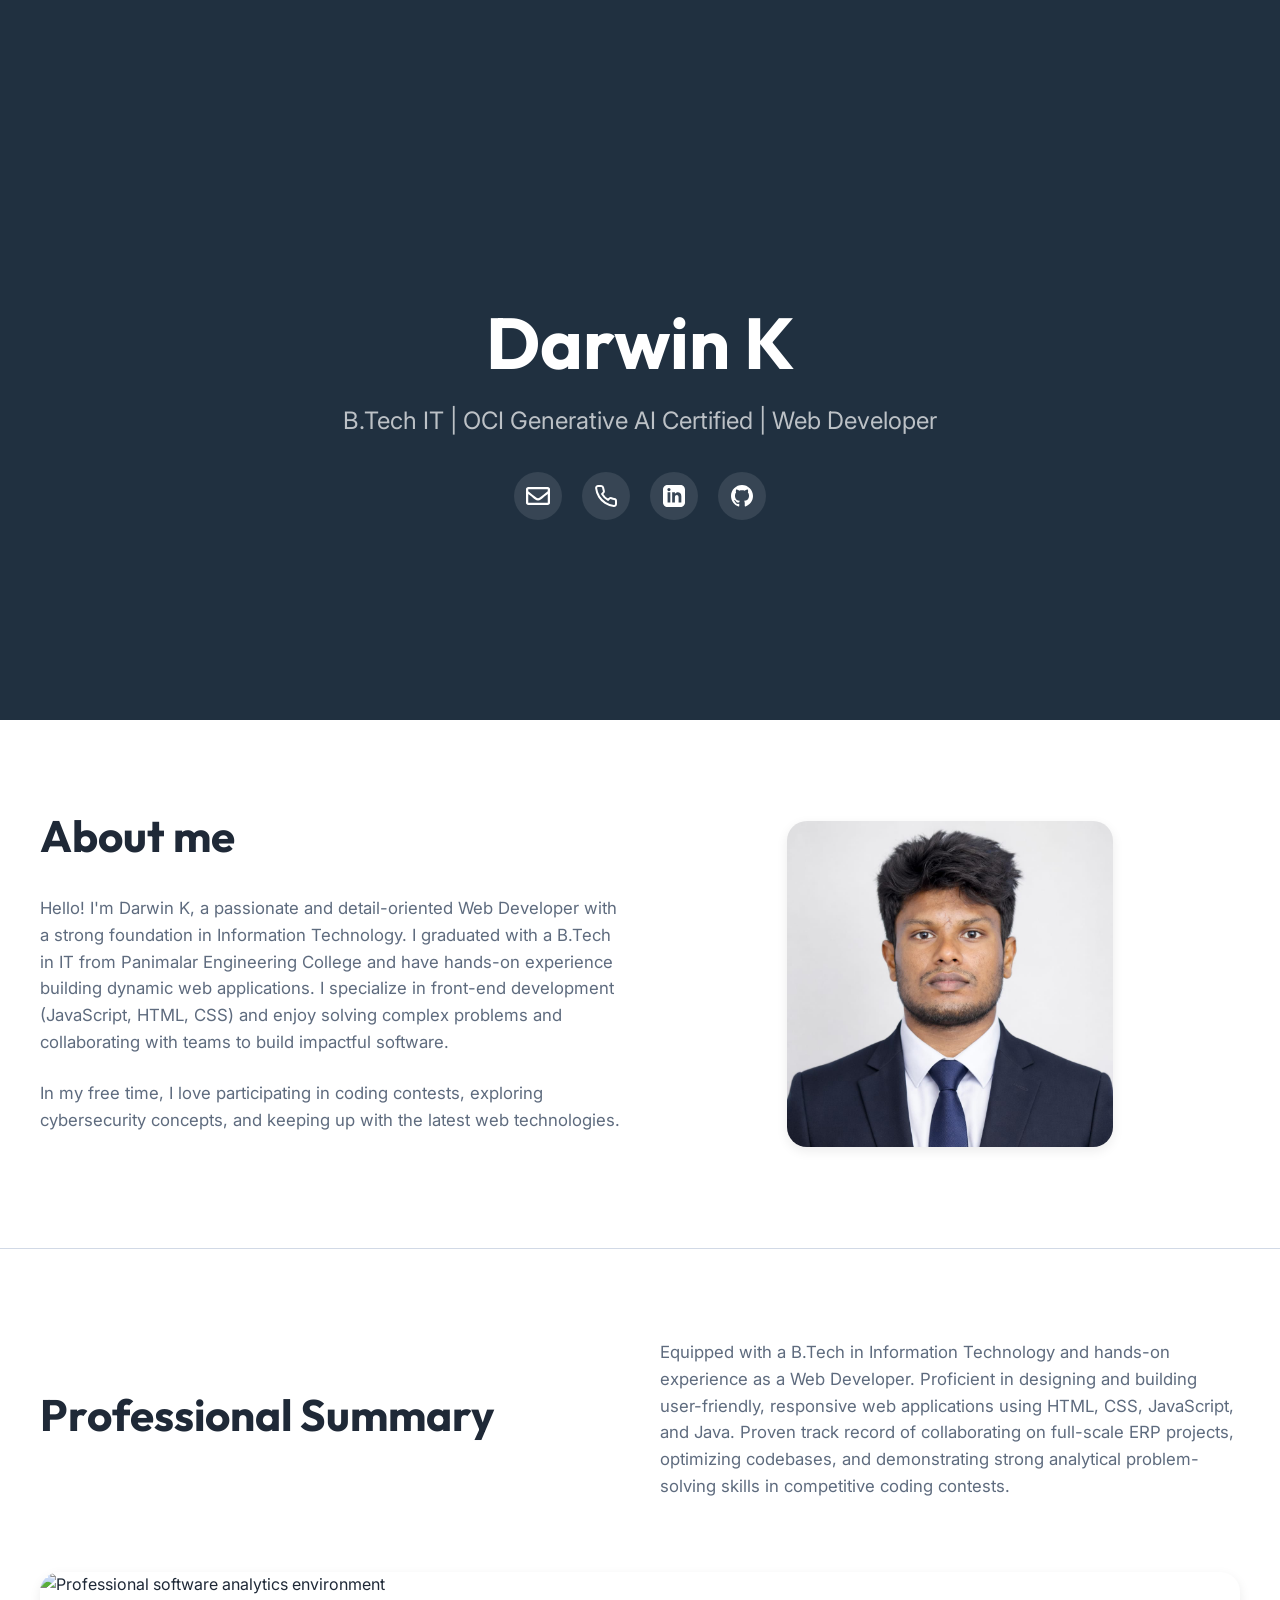
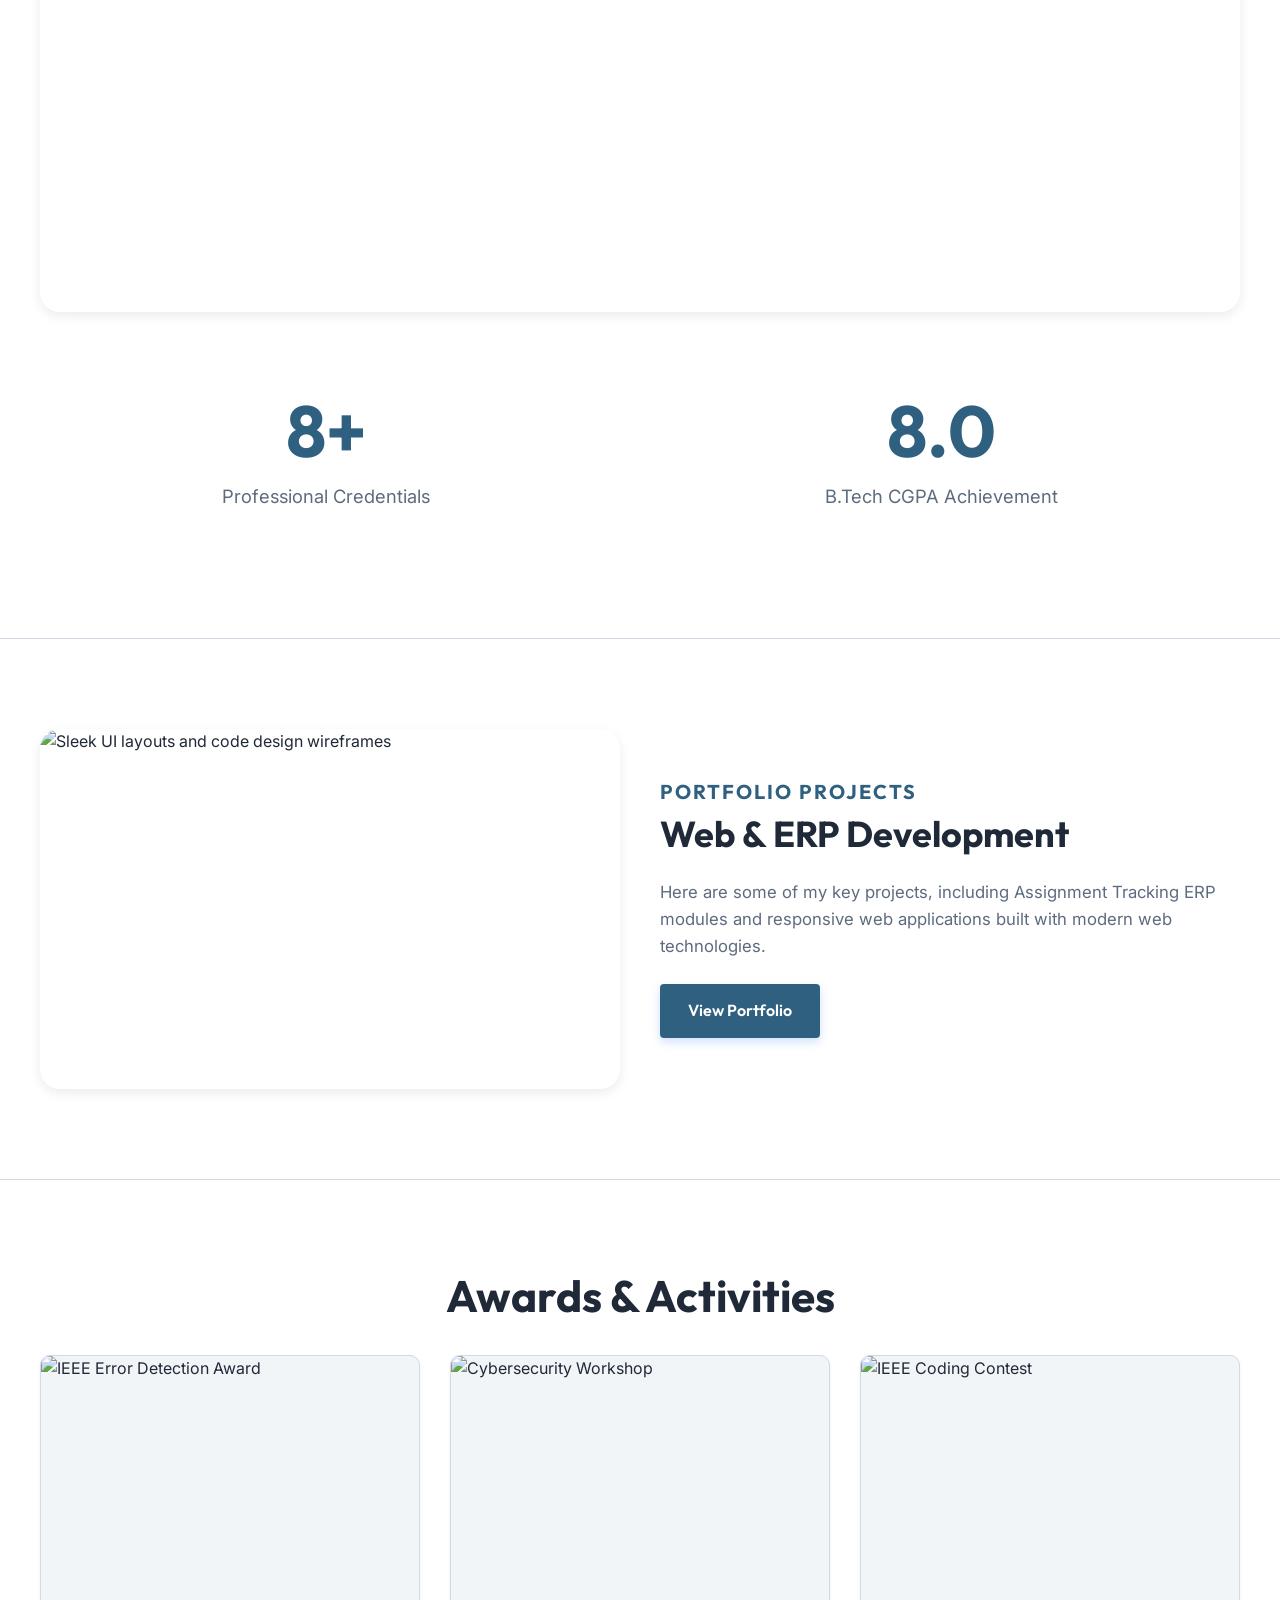
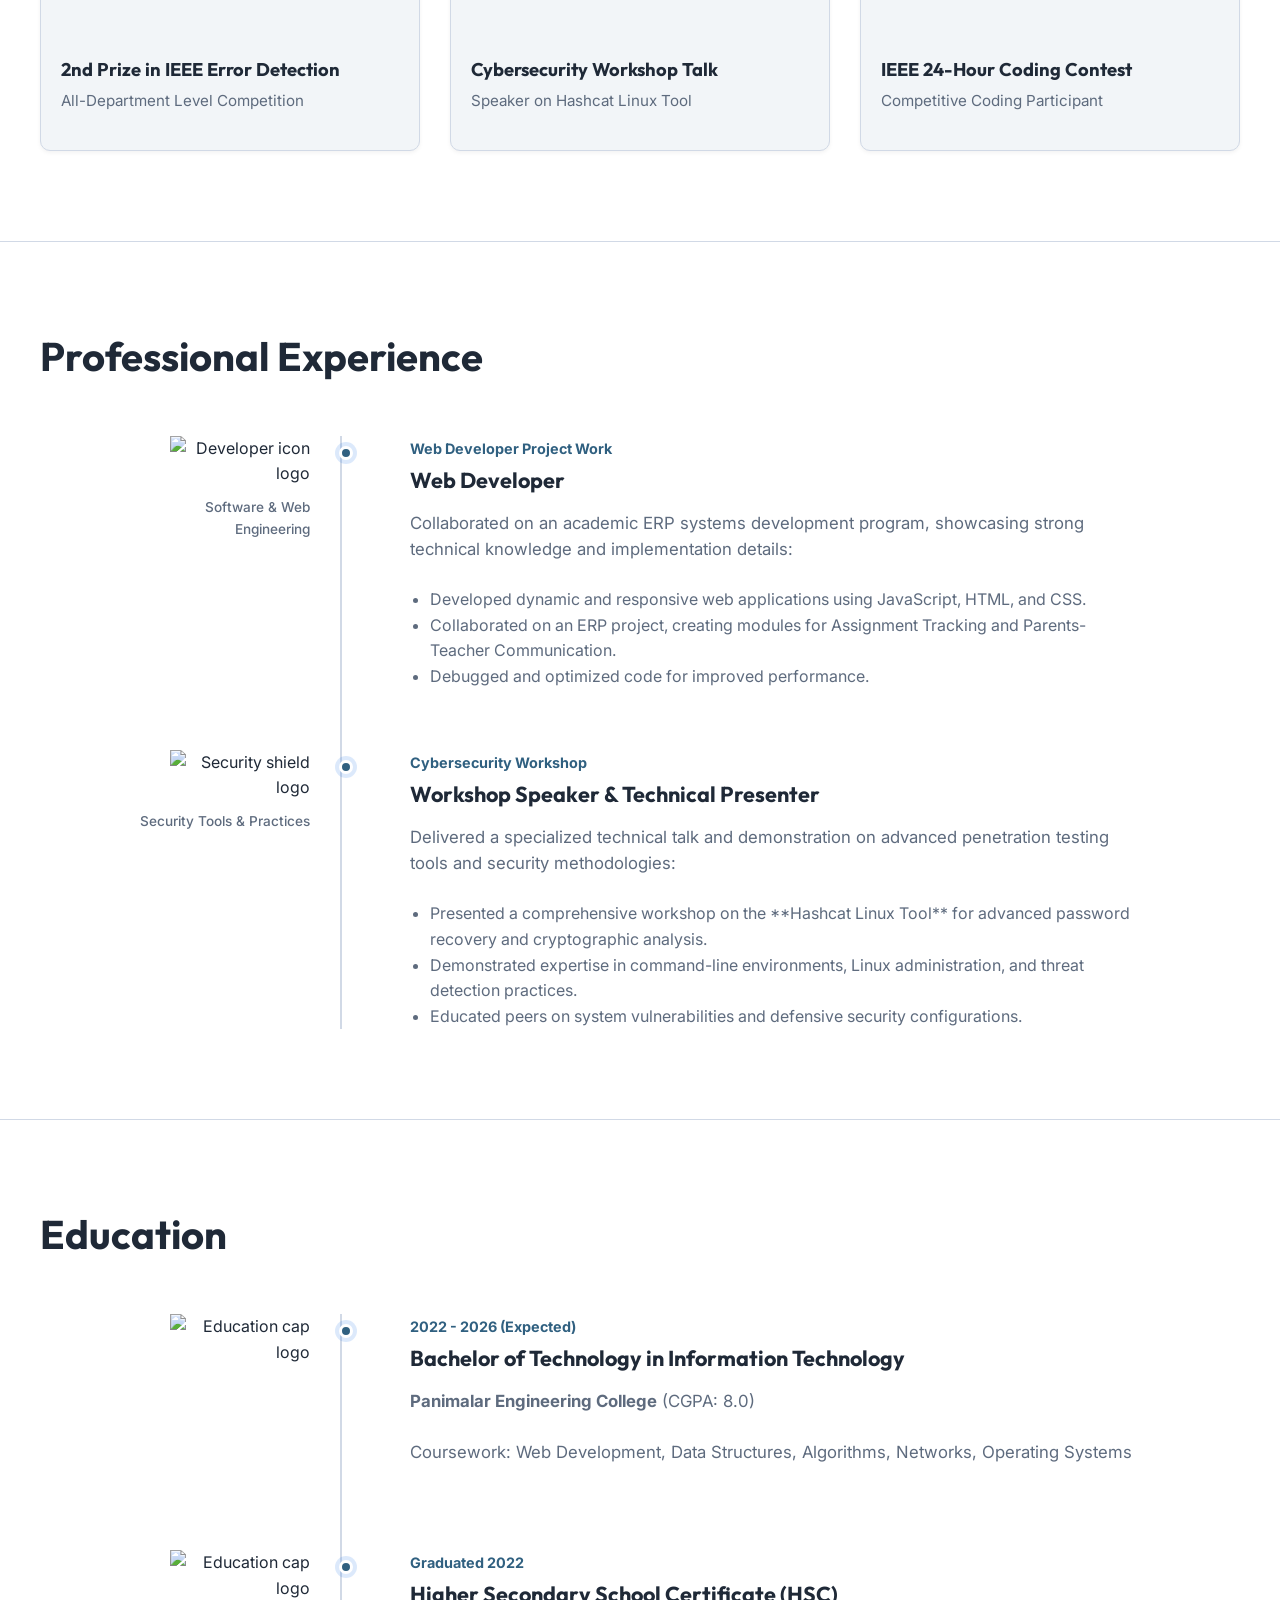
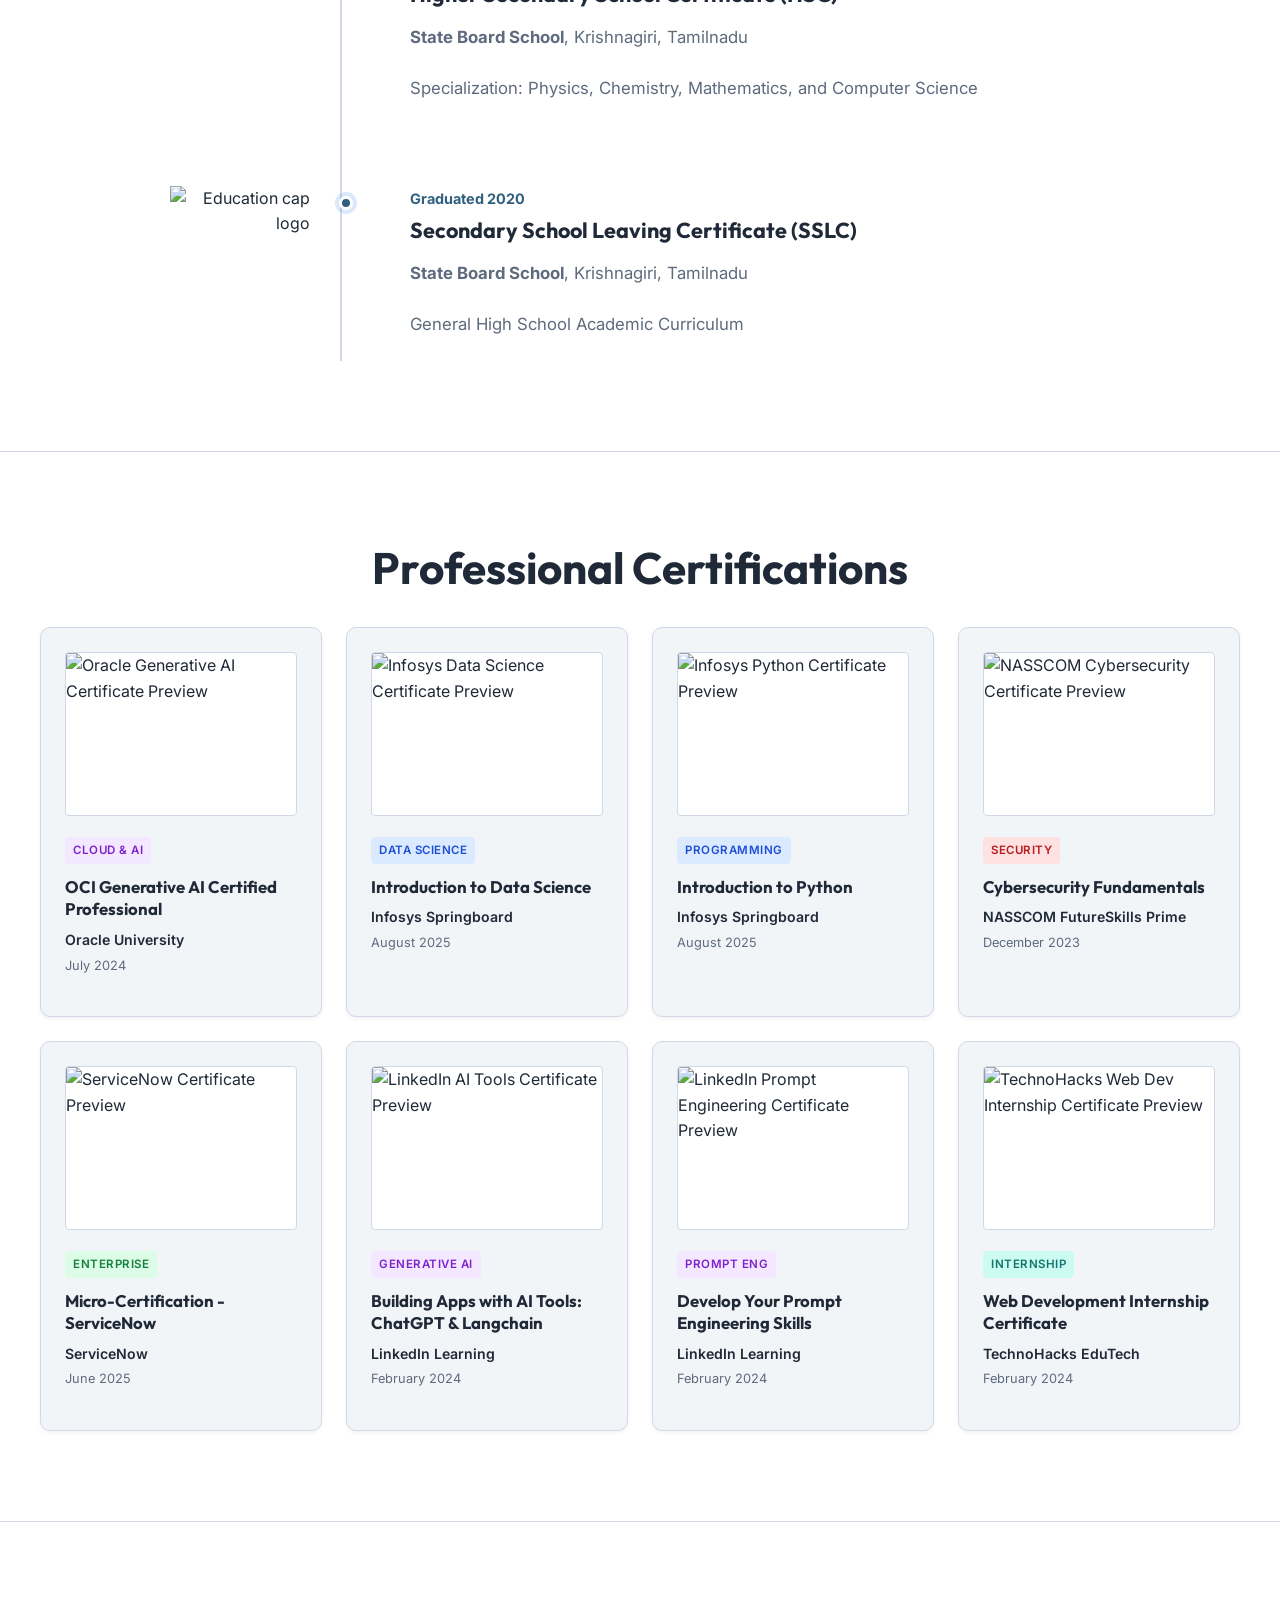
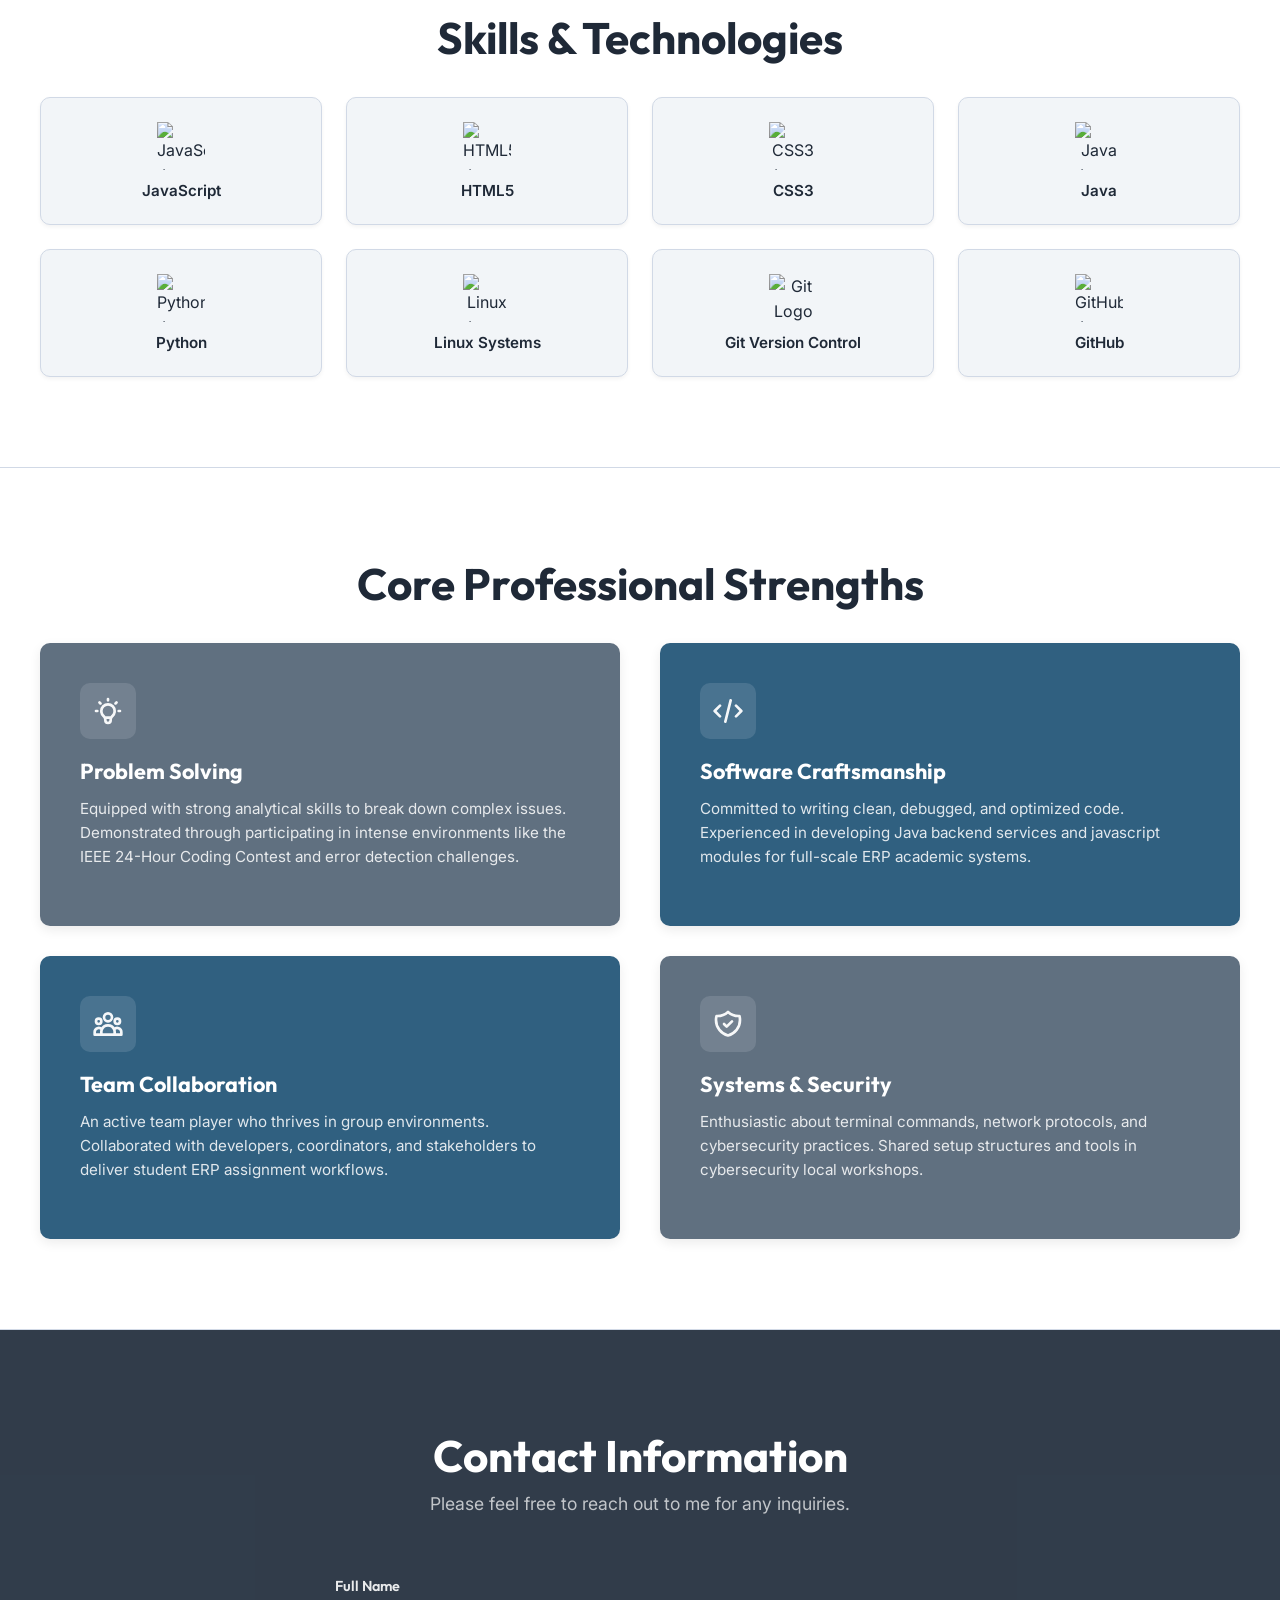
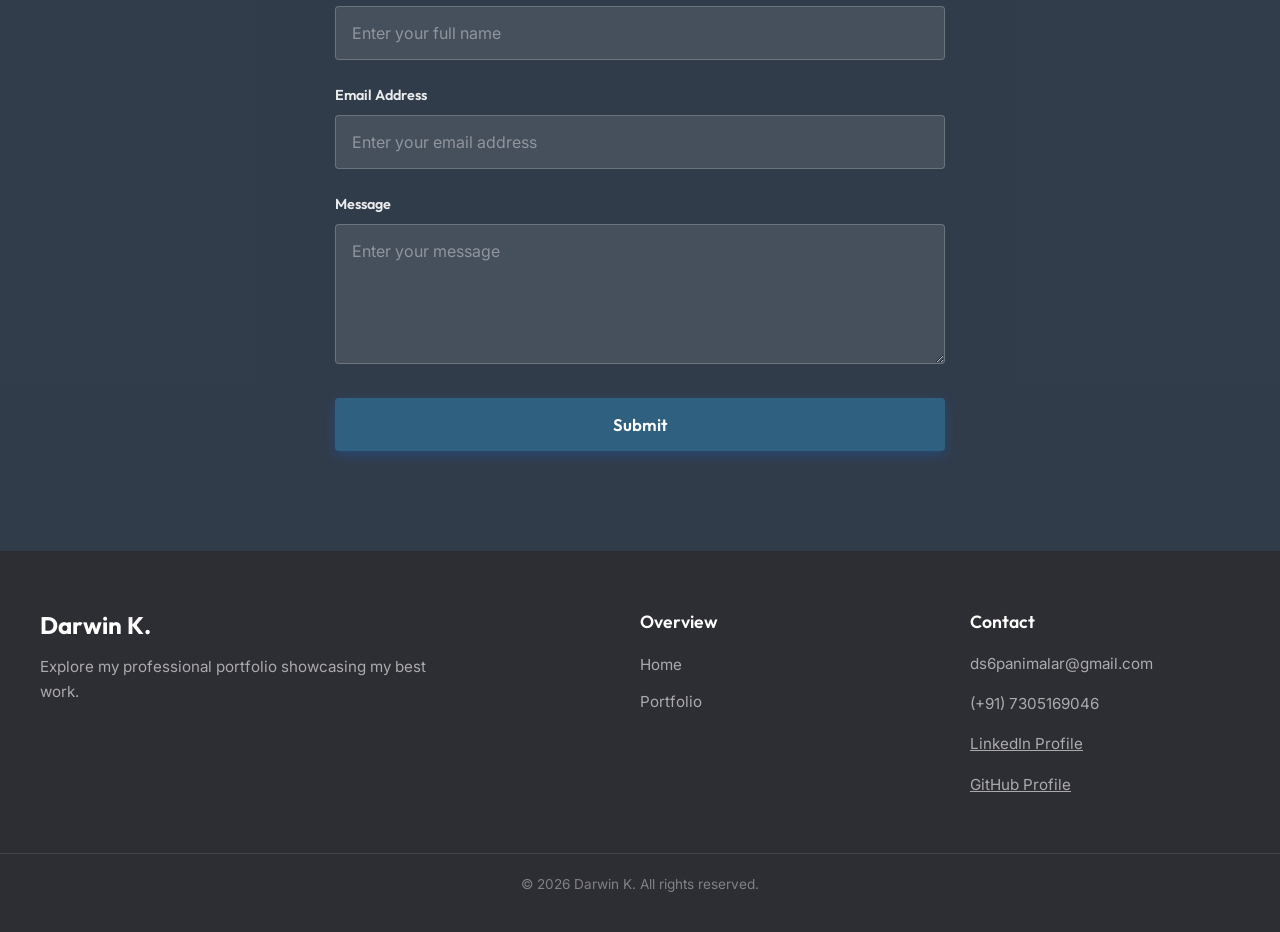
==== index.html @ 7e5036a6 "Add files via upload" ====
<!DOCTYPE html>
<html lang="en">
<head>
  <meta charset="utf-8">
  <meta name="viewport" content="width=device-width, initial-scale=1.0">
  <title>Darwin K | Portfolio</title>
  
  <!-- Favicon -->
  <link rel="icon" type="image/png" href="https://img.icons8.com/color/48/code.png">
  <meta name="description" content="Professional portfolio of Darwin K, B.Tech IT graduate and Web Developer. Showcase of web development projects, skills, ERP modules, and coding achievements.">
  <meta name="keywords" content="Portfolio, Web Developer, JavaScript, HTML, CSS, Java, Python, Linux, Darwin K, Panimalar Engineering College">
  
  <!-- OG / Twitter Meta Tags -->
  <meta property="og:url" content="https://darwin-portfolio.tech/">
  <meta property="og:title" content="Darwin K | Web Developer Portfolio">
  <meta property="og:description" content="B.Tech IT graduate specializing in responsive web applications, assignment tracking modules, and interactive interfaces.">
  <meta property="og:type" content="website">
  <meta name="twitter:card" content="summary_large_image">
  
  <!-- Preconnect and Google Fonts -->
  <link rel="preconnect" href="https://fonts.googleapis.com">
  <link rel="preconnect" href="https://fonts.gstatic.com" crossorigin>
  <link href="https://fonts.googleapis.com/css2?family=Outfit:wght@400;600;700&family=Inter:wght@400;500;600&display=swap" rel="stylesheet">
  
  <!-- Stylesheet -->
  <link rel="stylesheet" href="styles.css">
</head>
<body>

  <!-- Navigation Bar -->
  <header class="header sticky-header" id="main-header">
    <div class="nav-container">
      <div class="logo">
        <a href="index.html" class="logo-link">Darwin K.</a>
      </div>
      <nav class="nav-links" id="nav-menu">
        <a href="index.html" class="nav-link active" id="nav-home">Home</a>
        <a href="portfolio.html" class="nav-link" id="nav-portfolio">Portfolio</a>
      </nav>
      <button class="hamburger" id="hamburger-menu" aria-label="Toggle Menu">
        <span class="bar"></span>
        <span class="bar"></span>
        <span class="bar"></span>
      </button>
    </div>
  </header>

  <main>
    <!-- Hero Block -->
    <section class="block-hero" id="hero-section">
      <div class="hero-content reveal-on-scroll">
        <h1 class="hero-title">Darwin K</h1>
        <p class="hero-subtitle">B.Tech IT | OCI Generative AI Certified | Web Developer</p>
        <div class="social-icons">
          <a href="mailto:ds6panimalar@gmail.com" class="social-icon" aria-label="Email" id="social-email">
            <svg xmlns="http://www.w3.org/2000/svg" width="24" height="24" viewBox="0 0 24 24" fill="none">
              <path d="M21.75 3H2.25C1.00734 3 0 4.00734 0 5.25V18.75C0 19.9927 1.00734 21 2.25 21H21.75C22.9927 21 24 19.9927 24 18.75V5.25C24 4.00734 22.9927 3 21.75 3ZM21.75 5.25V7.16273C20.699 8.01862 19.0234 9.3495 15.4412 12.1545C14.6518 12.7754 13.0881 14.2672 12 14.2498C10.9121 14.2674 9.34786 12.7752 8.55877 12.1545C4.97719 9.34992 3.30117 8.01877 2.25 7.16273V5.25H21.75ZM2.25 18.75V10.0499C3.32409 10.9054 4.8473 12.1059 7.16897 13.9239C8.19352 14.7304 9.98775 16.5108 12 16.5C14.0024 16.5108 15.7739 14.7563 16.8306 13.9243C19.1522 12.1064 20.6759 10.9055 21.75 10.05V18.75H2.25Z" fill="currentColor"/>
            </svg>
          </a>
          <a href="tel:+917305169046" class="social-icon" aria-label="Phone" id="social-phone">
            <svg xmlns="http://www.w3.org/2000/svg" width="24" height="24" viewBox="0 0 24 24" fill="none" stroke="currentColor" stroke-width="2" stroke-linecap="round" stroke-linejoin="round">
              <path d="M22 16.92v3a2 2 0 0 1-2.18 2 19.79 19.79 0 0 1-8.63-3.07 19.5 19.5 0 0 1-6-6 19.79 19.79 0 0 1-3.07-8.67A2 2 0 0 1 4.11 2h3a2 2 0 0 1 2 1.72 12.84 12.84 0 0 0 .7 2.81 2 2 0 0 1-.45 2.11L8.09 9.91a16 16 0 0 0 6 6l1.27-1.27a2 2 0 0 1 2.11-.45 12.84 12.84 0 0 0 2.81.7A2 2 0 0 1 22 16.92z"/>
            </svg>
          </a>
          <a href="https://linkedin.com/in/darwin-surya" class="social-icon" aria-label="LinkedIn" id="social-linkedin" target="_blank" rel="noopener noreferrer">
            <svg xmlns="http://www.w3.org/2000/svg" width="22" height="22" viewBox="0 0 24 24" fill="currentColor">
              <path d="M19 0h-14c-2.761 0-5 2.239-5 5v14c0 2.761 2.239 5 5 5h14c2.762 0 5-2.239 5-5v-14c0-2.761-2.238-5-5-5zm-11 19h-3v-11h3v11zm-1.5-12.268c-.966 0-1.75-.779-1.75-1.75s.784-1.75 1.75-1.75 1.75.779 1.75 1.75-.784 1.75-1.75 1.75zm13.5 12.268h-3v-5.604c0-3.368-4-3.113-4 0v5.604h-3v-11h3v1.765c1.396-2.586 7-2.777 7 2.476v6.759z"/>
            </svg>
          </a>
          <a href="https://github.com/darwinsurya" class="social-icon" aria-label="GitHub" id="social-github" target="_blank" rel="noopener noreferrer">
            <svg xmlns="http://www.w3.org/2000/svg" width="22" height="22" viewBox="0 0 24 24" fill="currentColor">
              <path d="M12 0c-6.626 0-12 5.373-12 12 0 5.302 3.438 9.8 8.207 11.387.599.111.793-.261.793-.577v-2.234c-3.338.726-4.033-1.416-4.033-1.416-.546-1.387-1.333-1.756-1.333-1.756-1.089-.745.083-.729.083-.729 1.205.084 1.839 1.237 1.839 1.237 1.07 1.834 2.807 1.304 3.492.997.107-.775.418-1.305.762-1.604-2.665-.305-5.467-1.334-5.467-5.931 0-1.311.469-2.381 1.236-3.221-.124-.303-.535-1.524.117-3.176 0 0 1.008-.322 3.301 1.23.957-.266 1.983-.399 3.003-.404 1.02.005 2.047.138 3.006.404 2.291-1.552 3.297-1.23 3.297-1.23.653 1.653.242 2.874.118 3.176.77.84 1.235 1.911 1.235 3.221 0 4.609-2.807 5.624-5.479 5.921.43.372.823 1.102.823 2.222v3.293c0 .319.192.694.801.576 4.765-1.589 8.199-6.086 8.199-11.386 0-6.627-5.373-12-12-12z"/>
            </svg>
          </a>
        </div>
      </div>
    </section>

    <!-- About Me Section -->
    <section class="section section-about" id="about-section">
      <div class="container grid-two-col">
        <div class="about-text-content reveal-on-scroll">
          <h2 class="section-title">About me</h2>
          <p class="body-text">Hello! I'm Darwin K, a passionate and detail-oriented Web Developer with a strong foundation in Information Technology. I graduated with a B.Tech in IT from Panimalar Engineering College and have hands-on experience building dynamic web applications. I specialize in front-end development (JavaScript, HTML, CSS) and enjoy solving complex problems and collaborating with teams to build impactful software.</p>
          <p class="body-text">In my free time, I love participating in coding contests, exploring cybersecurity concepts, and keeping up with the latest web technologies.</p>
        </div>
        <div class="about-image-content reveal-on-scroll">
          <img src="darwin_avatar.jpeg" alt="Darwin K Profile Avatar" class="profile-pic">
        </div>
      </div>
    </section>

    <!-- Professional Summary Section -->
    <section class="section section-summary" id="summary-section">
      <div class="container">
        <div class="grid-two-col summary-header">
          <h2 class="section-title reveal-on-scroll">Professional Summary</h2>
          <p class="body-text reveal-on-scroll">Equipped with a B.Tech in Information Technology and hands-on experience as a Web Developer. Proficient in designing and building user-friendly, responsive web applications using HTML, CSS, JavaScript, and Java. Proven track record of collaborating on full-scale ERP projects, optimizing codebases, and demonstrating strong analytical problem-solving skills in competitive coding contests.</p>
        </div>
        <div class="summary-hero-image reveal-on-scroll">
          <img src="https://images.unsplash.com/photo-1551288049-bebda4e38f71?auto=format&fit=crop&w=1200&h=341&q=80" alt="Professional software analytics environment" class="summary-banner">
        </div>
        <div class="stats-row reveal-on-scroll">
          <div class="stat-card">
            <h3 class="stat-number">8+</h3>
            <p class="stat-label">Professional Credentials</p>
          </div>
          <div class="stat-card">
            <h3 class="stat-number">8.0</h3>
            <p class="stat-label">B.Tech CGPA Achievement</p>
          </div>
        </div>
      </div>
    </section>

    <!-- Professional Portfolio CTA Section -->
    <section class="section section-portfolio-cta" id="portfolio-cta-section">
      <div class="container grid-two-col">
        <div class="portfolio-cta-image reveal-on-scroll">
          <img src="https://images.unsplash.com/photo-1507238691740-187a5b1d37b8?auto=format&fit=crop&w=600&h=360&q=80" alt="Sleek UI layouts and code design wireframes" class="cta-banner">
        </div>
        <div class="portfolio-cta-text reveal-on-scroll">
          <h2 class="section-title-sub">Portfolio Projects</h2>
          <h3 class="section-subtitle">Web & ERP Development</h3>
          <p class="body-text">Here are some of my key projects, including Assignment Tracking ERP modules and responsive web applications built with modern web technologies.</p>
          <a href="portfolio.html" class="btn btn-primary" id="view-portfolio-btn">View Portfolio</a>
        </div>
      </div>
    </section>

    <!-- Professional Awards Section -->
    <section class="section section-awards" id="awards-section">
      <div class="container">
        <h2 class="section-title text-center reveal-on-scroll">Awards & Activities</h2>
        <div class="awards-grid grid-three-col">
          <!-- Award 1 -->
          <div class="award-card reveal-on-scroll">
            <div class="award-img-wrapper zoom-in">
              <img src="https://blog.bit-guardian.com/wp-content/uploads/2024/10/Best-Debugging-tools-to-use-in-2024-560x411.jpg" alt="IEEE Error Detection Award" class="award-img">
            </div>
            <div class="award-info">
              <h4 class="award-title">2nd Prize in IEEE Error Detection</h4>
              <p class="award-date">All-Department Level Competition</p>
            </div>
          </div>
          <!-- Award 2 -->
          <div class="award-card reveal-on-scroll">
            <div class="award-img-wrapper zoom-in">
              <img src="https://images.unsplash.com/photo-1563986768609-322da13575f3?auto=format&fit=crop&w=400&h=300&q=80" alt="Cybersecurity Workshop" class="award-img">
            </div>
            <div class="award-info">
              <h4 class="award-title">Cybersecurity Workshop Talk</h4>
              <p class="award-date">Speaker on Hashcat Linux Tool</p>
            </div>
          </div>
          <!-- Award 3 -->
          <div class="award-card reveal-on-scroll">
            <div class="award-img-wrapper zoom-in">
              <img src="https://images.unsplash.com/photo-1515879218367-8466d910aaa4?auto=format&fit=crop&w=400&h=300&q=80" alt="IEEE Coding Contest" class="award-img">
            </div>
            <div class="award-info">
              <h4 class="award-title">IEEE 24-Hour Coding Contest</h4>
              <p class="award-date">Competitive Coding Participant</p>
            </div>
          </div>
        </div>
      </div>
    </section>

    <!-- Professional Experience Section -->
    <section class="section section-experience" id="experience-section">
      <div class="container">
        <h2 class="section-title-large reveal-on-scroll">Professional Experience</h2>
        <div class="timeline">
          <!-- Job 1 -->
          <div class="timeline-item reveal-on-scroll">
            <div class="timeline-logo-col">
              <img src="https://img.icons8.com/color/96/code.png" alt="Developer icon logo" class="timeline-logo">
              <p class="timeline-location">Software & Web Engineering</p>
            </div>
            <div class="timeline-content-col">
              <span class="timeline-date">Web Developer Project Work</span>
              <h3 class="timeline-job-title">Web Developer</h3>
              <p class="body-text">Collaborated on an academic ERP systems development program, showcasing strong technical knowledge and implementation details:</p>
              <ul class="body-text-list" style="padding-left: 20px; color: var(--color-text-muted);">
                <li>Developed dynamic and responsive web applications using JavaScript, HTML, and CSS.</li>
                <li>Collaborated on an ERP project, creating modules for Assignment Tracking and Parents-Teacher Communication.</li>
                <li>Debugged and optimized code for improved performance.</li>
              </ul>
            </div>
          </div>
          <!-- Job 2: Cybersecurity Presenter -->
          <div class="timeline-item reveal-on-scroll">
            <div class="timeline-logo-col">
              <img src="https://img.icons8.com/color/96/shield.png" alt="Security shield logo" class="timeline-logo">
              <p class="timeline-location">Security Tools & Practices</p>
            </div>
            <div class="timeline-content-col">
              <span class="timeline-date">Cybersecurity Workshop</span>
              <h3 class="timeline-job-title">Workshop Speaker & Technical Presenter</h3>
              <p class="body-text">Delivered a specialized technical talk and demonstration on advanced penetration testing tools and security methodologies:</p>
              <ul class="body-text-list" style="padding-left: 20px; color: var(--color-text-muted);">
                <li>Presented a comprehensive workshop on the **Hashcat Linux Tool** for advanced password recovery and cryptographic analysis.</li>
                <li>Demonstrated expertise in command-line environments, Linux administration, and threat detection practices.</li>
                <li>Educated peers on system vulnerabilities and defensive security configurations.</li>
              </ul>
            </div>
          </div>
        </div>
      </div>
    </section>

    <!-- Education Section -->
    <section class="section section-education" id="education-section">
      <div class="container">
        <h2 class="section-title-large reveal-on-scroll">Education</h2>
        <div class="timeline">
          <!-- Education 1: B.Tech -->
          <div class="timeline-item reveal-on-scroll">
            <div class="timeline-logo-col">
              <img src="https://img.icons8.com/color/96/graduation-cap.png" alt="Education cap logo" class="timeline-logo">
            </div>
            <div class="timeline-content-col">
              <span class="timeline-date">2022 - 2026 (Expected)</span>
              <h3 class="timeline-job-title">Bachelor of Technology in Information Technology</h3>
              <p class="body-text"><strong>Panimalar Engineering College</strong> (CGPA: 8.0)</p>
              <p class="body-text" style="color: var(--color-text-muted);">Coursework: Web Development, Data Structures, Algorithms, Networks, Operating Systems</p>
            </div>
          </div>
          
          <!-- Education 2: HSC -->
          <div class="timeline-item reveal-on-scroll">
            <div class="timeline-logo-col">
              <img src="https://img.icons8.com/color/96/graduation-cap.png" alt="Education cap logo" class="timeline-logo">
            </div>
            <div class="timeline-content-col">
              <span class="timeline-date">Graduated 2022</span>
              <h3 class="timeline-job-title">Higher Secondary School Certificate (HSC)</h3>
              <p class="body-text"><strong>State Board School</strong>, Krishnagiri, Tamilnadu</p>
              <p class="body-text" style="color: var(--color-text-muted);">Specialization: Physics, Chemistry, Mathematics, and Computer Science</p>
            </div>
          </div>

          <!-- Education 3: SSLC -->
          <div class="timeline-item reveal-on-scroll">
            <div class="timeline-logo-col">
              <img src="https://img.icons8.com/color/96/graduation-cap.png" alt="Education cap logo" class="timeline-logo">
            </div>
            <div class="timeline-content-col">
              <span class="timeline-date">Graduated 2020</span>
              <h3 class="timeline-job-title">Secondary School Leaving Certificate (SSLC)</h3>
              <p class="body-text"><strong>State Board School</strong>, Krishnagiri, Tamilnadu</p>
              <p class="body-text" style="color: var(--color-text-muted);">General High School Academic Curriculum</p>
            </div>
          </div>
        </div>
      </div>
    </section>

    <!-- Professional Certifications Section -->
    <section class="section section-certifications-list" id="certifications-list-section">
      <div class="container">
        <h2 class="section-title text-center reveal-on-scroll">Professional Certifications</h2>
        <div class="certifications-grid-list reveal-on-scroll">
          
          <!-- Cert 1: Oracle Gen AI -->
          <div class="cert-card-item zoom-in" data-cert-img="certifications/oracle_generative_ai.png">
            <div class="cert-card-img-wrapper">
              <img src="certifications/oracle_generative_ai.png" alt="Oracle Generative AI Certificate Preview" class="cert-card-img-preview">
            </div>
            <div class="cert-card-info">
              <span class="cert-card-tag bg-tag-purple">Cloud & AI</span>
              <h4 class="cert-card-name">OCI Generative AI Certified Professional</h4>
              <p class="cert-card-issuer">Oracle University</p>
              <p class="cert-card-date">July 2024</p>
            </div>
          </div>

          <!-- Cert 2: Infosys Data Science -->
          <div class="cert-card-item zoom-in" data-cert-img="certifications/infosys_data_science.png">
            <div class="cert-card-img-wrapper">
              <img src="certifications/infosys_data_science.png" alt="Infosys Data Science Certificate Preview" class="cert-card-img-preview">
            </div>
            <div class="cert-card-info">
              <span class="cert-card-tag bg-tag-blue">Data Science</span>
              <h4 class="cert-card-name">Introduction to Data Science</h4>
              <p class="cert-card-issuer">Infosys Springboard</p>
              <p class="cert-card-date">August 2025</p>
            </div>
          </div>

          <!-- Cert 3: Infosys Python -->
          <div class="cert-card-item zoom-in" data-cert-img="certifications/infosys_python.png">
            <div class="cert-card-img-wrapper">
              <img src="certifications/infosys_python.png" alt="Infosys Python Certificate Preview" class="cert-card-img-preview">
            </div>
            <div class="cert-card-info">
              <span class="cert-card-tag bg-tag-blue">Programming</span>
              <h4 class="cert-card-name">Introduction to Python</h4>
              <p class="cert-card-issuer">Infosys Springboard</p>
              <p class="cert-card-date">August 2025</p>
            </div>
          </div>

          <!-- Cert 4: NASSCOM Cybersecurity -->
          <div class="cert-card-item zoom-in" data-cert-img="certifications/nasscom_cybersecurity.png">
            <div class="cert-card-img-wrapper">
              <img src="certifications/nasscom_cybersecurity.png" alt="NASSCOM Cybersecurity Certificate Preview" class="cert-card-img-preview">
            </div>
            <div class="cert-card-info">
              <span class="cert-card-tag bg-tag-red">Security</span>
              <h4 class="cert-card-name">Cybersecurity Fundamentals</h4>
              <p class="cert-card-issuer">NASSCOM FutureSkills Prime</p>
              <p class="cert-card-date">December 2023</p>
            </div>
          </div>

          <!-- Cert 5: ServiceNow -->
          <div class="cert-card-item zoom-in" data-cert-img="certifications/servicenow_micro_cert.png">
            <div class="cert-card-img-wrapper">
              <img src="certifications/servicenow_micro_cert.png" alt="ServiceNow Certificate Preview" class="cert-card-img-preview">
            </div>
            <div class="cert-card-info">
              <span class="cert-card-tag bg-tag-green">Enterprise</span>
              <h4 class="cert-card-name">Micro-Certification - ServiceNow</h4>
              <p class="cert-card-issuer">ServiceNow</p>
              <p class="cert-card-date">June 2025</p>
            </div>
          </div>

          <!-- Cert 6: LinkedIn AI Tools -->
          <div class="cert-card-item zoom-in" data-cert-img="certifications/linkedin_ai_apps.png">
            <div class="cert-card-img-wrapper">
              <img src="certifications/linkedin_ai_apps.png" alt="LinkedIn AI Tools Certificate Preview" class="cert-card-img-preview">
            </div>
            <div class="cert-card-info">
              <span class="cert-card-tag bg-tag-purple">Generative AI</span>
              <h4 class="cert-card-name">Building Apps with AI Tools: ChatGPT & Langchain</h4>
              <p class="cert-card-issuer">LinkedIn Learning</p>
              <p class="cert-card-date">February 2024</p>
            </div>
          </div>

          <!-- Cert 7: LinkedIn Prompt Eng -->
          <div class="cert-card-item zoom-in" data-cert-img="certifications/linkedin_prompt_eng_skills.png">
            <div class="cert-card-img-wrapper">
              <img src="certifications/linkedin_prompt_eng_skills.png" alt="LinkedIn Prompt Engineering Certificate Preview" class="cert-card-img-preview">
            </div>
            <div class="cert-card-info">
              <span class="cert-card-tag bg-tag-purple">Prompt Eng</span>
              <h4 class="cert-card-name">Develop Your Prompt Engineering Skills</h4>
              <p class="cert-card-issuer">LinkedIn Learning</p>
              <p class="cert-card-date">February 2024</p>
            </div>
          </div>

          <!-- Cert 8: TechnoHacks Web Dev -->
          <div class="cert-card-item zoom-in" data-cert-img="certifications/web_dev_internship.png">
            <div class="cert-card-img-wrapper">
              <img src="certifications/web_dev_internship.png" alt="TechnoHacks Web Dev Internship Certificate Preview" class="cert-card-img-preview">
            </div>
            <div class="cert-card-info">
              <span class="cert-card-tag bg-tag-teal">Internship</span>
              <h4 class="cert-card-name">Web Development Internship Certificate</h4>
              <p class="cert-card-issuer">TechnoHacks EduTech</p>
              <p class="cert-card-date">February 2024</p>
            </div>
          </div>

        </div>
      </div>
    </section>

    <!-- Training and Certifications Section -->
    <section class="section section-certifications" id="certifications-section">
      <div class="container">
        <h2 class="section-title text-center reveal-on-scroll">Skills & Technologies</h2>
        <div class="certifications-grid reveal-on-scroll">
          <!-- Skill badges with official devicon SVG logos -->
          <div class="skill-badge-card zoom-in">
            <div class="skill-badge-content">
              <img src="https://cdn.jsdelivr.net/gh/devicons/devicon/icons/javascript/javascript-original.svg" alt="JavaScript Logo" style="width: 48px; height: 48px;">
              <h4 class="skill-title">JavaScript</h4>
            </div>
          </div>
          <div class="skill-badge-card zoom-in">
            <div class="skill-badge-content">
              <img src="https://cdn.jsdelivr.net/gh/devicons/devicon/icons/html5/html5-original.svg" alt="HTML5 Logo" style="width: 48px; height: 48px;">
              <h4 class="skill-title">HTML5</h4>
            </div>
          </div>
          <div class="skill-badge-card zoom-in">
            <div class="skill-badge-content">
              <img src="https://cdn.jsdelivr.net/gh/devicons/devicon/icons/css3/css3-original.svg" alt="CSS3 Logo" style="width: 48px; height: 48px;">
              <h4 class="skill-title">CSS3</h4>
            </div>
          </div>
          <div class="skill-badge-card zoom-in">
            <div class="skill-badge-content">
              <img src="https://cdn.jsdelivr.net/gh/devicons/devicon/icons/java/java-original.svg" alt="Java Logo" style="width: 48px; height: 48px;">
              <h4 class="skill-title">Java</h4>
            </div>
          </div>
          <div class="skill-badge-card zoom-in">
            <div class="skill-badge-content">
              <img src="https://cdn.jsdelivr.net/gh/devicons/devicon/icons/python/python-original.svg" alt="Python Logo" style="width: 48px; height: 48px;">
              <h4 class="skill-title">Python</h4>
            </div>
          </div>
          <div class="skill-badge-card zoom-in">
            <div class="skill-badge-content">
              <img src="https://cdn.jsdelivr.net/gh/devicons/devicon/icons/linux/linux-original.svg" alt="Linux Logo" style="width: 48px; height: 48px;">
              <h4 class="skill-title">Linux Systems</h4>
            </div>
          </div>
          <div class="skill-badge-card zoom-in">
            <div class="skill-badge-content">
              <img src="https://cdn.jsdelivr.net/gh/devicons/devicon/icons/git/git-original.svg" alt="Git Logo" style="width: 48px; height: 48px;">
              <h4 class="skill-title">Git Version Control</h4>
            </div>
          </div>
          <div class="skill-badge-card zoom-in">
            <div class="skill-badge-content">
              <img src="https://cdn.jsdelivr.net/gh/devicons/devicon/icons/github/github-original.svg" alt="GitHub Logo" style="width: 48px; height: 48px;">
              <h4 class="skill-title">GitHub</h4>
            </div>
          </div>
        </div>
      </div>
    </section>

    <!-- Core Professional Strengths Section -->
    <section class="section section-recommendations" id="recommendations-section">
      <div class="container">
        <h2 class="section-title text-center reveal-on-scroll">Core Professional Strengths</h2>
        <div class="recommendations-grid grid-two-col">
          <!-- Strength 1 -->
          <div class="rec-card rec-card-grey reveal-on-scroll">
            <div class="value-card-icon">
              <svg xmlns="http://www.w3.org/2000/svg" fill="none" viewBox="0 0 24 24" stroke="currentColor" stroke-width="2" style="width: 32px; height: 32px; opacity: 0.95;">
                <path stroke-linecap="round" stroke-linejoin="round" d="M9.663 17h4.673M12 3v1m6.364 1.636l-.707.707M21 12h-1M4 12H3m3.343-5.657l-.707-.707m2.828 9.9a5 5 0 117.072 0l-.548.547A3.374 3.374 0 0014 18.469V19a2 2 0 11-4 0v-.531c0-.895-.356-1.754-.988-2.386l-.548-.547z" />
              </svg>
            </div>
            <h3 class="value-card-title">Problem Solving</h3>
            <p class="value-card-desc">Equipped with strong analytical skills to break down complex issues. Demonstrated through participating in intense environments like the IEEE 24-Hour Coding Contest and error detection challenges.</p>
          </div>
          <!-- Strength 2 -->
          <div class="rec-card rec-card-blue reveal-on-scroll">
            <div class="value-card-icon">
              <svg xmlns="http://www.w3.org/2000/svg" fill="none" viewBox="0 0 24 24" stroke="currentColor" stroke-width="2" style="width: 32px; height: 32px; opacity: 0.95;">
                <path stroke-linecap="round" stroke-linejoin="round" d="M10 20l4-16m4 4l4 4-4 4M6 16l-4-4 4-4" />
              </svg>
            </div>
            <h3 class="value-card-title">Software Craftsmanship</h3>
            <p class="value-card-desc">Committed to writing clean, debugged, and optimized code. Experienced in developing Java backend services and javascript modules for full-scale ERP academic systems.</p>
          </div>
          <!-- Strength 3 -->
          <div class="rec-card rec-card-blue reveal-on-scroll">
            <div class="value-card-icon">
              <svg xmlns="http://www.w3.org/2000/svg" fill="none" viewBox="0 0 24 24" stroke="currentColor" stroke-width="2" style="width: 32px; height: 32px; opacity: 0.95;">
                <path stroke-linecap="round" stroke-linejoin="round" d="M17 20h5v-2a3 3 0 00-5.356-1.857M17 20H7m10 0v-2c0-.656-.126-1.283-.356-1.857M7 20H2v-2a3 3 0 015.356-1.857M7 20v-2c0-.656.126-1.283.356-1.857m0 0a5.002 5.002 0 019.288 0M15 7a3 3 0 11-6 0 3 3 0 016 0zm6 3a2 2 0 11-4 0 2 2 0 014 0zM7 10a2 2 0 11-4 0 2 2 0 014 0z" />
              </svg>
            </div>
            <h3 class="value-card-title">Team Collaboration</h3>
            <p class="value-card-desc">An active team player who thrives in group environments. Collaborated with developers, coordinators, and stakeholders to deliver student ERP assignment workflows.</p>
          </div>
          <!-- Strength 4 -->
          <div class="rec-card rec-card-grey reveal-on-scroll">
            <div class="value-card-icon">
              <svg xmlns="http://www.w3.org/2000/svg" fill="none" viewBox="0 0 24 24" stroke="currentColor" stroke-width="2" style="width: 32px; height: 32px; opacity: 0.95;">
                <path stroke-linecap="round" stroke-linejoin="round" d="M9 12l2 2 4-4m5.618-4.016A11.955 11.955 0 0112 2.944a11.955 11.955 0 01-8.618 3.04A12.02 12.02 0 003 9c0 5.591 3.824 10.29 9 11.622 5.176-1.332 9-6.03 9-11.622 0-1.042-.133-2.052-.382-3.016z" />
              </svg>
            </div>
            <h3 class="value-card-title">Systems & Security</h3>
            <p class="value-card-desc">Enthusiastic about terminal commands, network protocols, and cybersecurity practices. Shared setup structures and tools in cybersecurity local workshops.</p>
          </div>
        </div>
      </div>
    </section>

    <!-- Contact Section -->
    <section class="section-contact" id="contact-section">
      <div class="contact-overlay"></div>
      <div class="container contact-container reveal-on-scroll">
        <h2 class="contact-title text-center">Contact Information</h2>
        <p class="contact-subtitle text-center">Please feel free to reach out to me for any inquiries.</p>
        
        <!-- FORMSPREE EMAIL SERVICE: REPLACE THE ACTION KEY BELOW WITH YOUR REAL FORMSPREE KEY -->
        <form class="contact-form" id="contact-form" action="https://formspree.io/f/xvgodqwe" method="POST" novalidate>
          <div class="form-group">
            <label for="form-name" class="form-label">Full Name</label>
            <input type="text" id="form-name" name="name" class="form-input" placeholder="Enter your full name" required>
            <span class="error-msg" id="name-error">Please enter your full name</span>
          </div>
          
          <div class="form-group">
            <label for="form-email" class="form-label">Email Address</label>
            <input type="email" id="form-email" name="email" class="form-input" placeholder="Enter your email address" required>
            <span class="error-msg" id="email-error">Please enter a valid email address</span>
          </div>
          
          <div class="form-group">
            <label for="form-message" class="form-label">Message</label>
            <textarea id="form-message" name="message" class="form-input form-textarea" placeholder="Enter your message" required></textarea>
            <span class="error-msg" id="message-error">Please enter your message</span>
          </div>
          
          <button type="submit" class="btn btn-submit" id="submit-btn">Submit</button>
        </form>
        
        <div class="submit-success" id="form-success">
          <svg class="success-icon" viewBox="0 0 24 24" fill="none" xmlns="http://www.w3.org/2000/svg">
            <path d="M12 2C6.48 2 2 6.48 2 12C2 17.52 6.48 22 12 22C17.52 22 22 17.52 22 12C22 6.48 17.52 2 12 2ZM10 17L5 12L6.41 10.59L10 14.17L17.59 6.58L19 8L10 17Z" fill="currentColor"/>
          </svg>
          <h3>Thank You!</h3>
          <p>Your message has been submitted successfully. I will get back to you shortly.</p>
        </div>
      </div>
    </section>
  </main>

  <!-- Footer -->
  <footer class="footer">
    <div class="container footer-container">
      <div class="footer-col brand-col">
        <h4 class="footer-logo">Darwin K.</h4>
        <p class="footer-desc">Explore my professional portfolio showcasing my best work.</p>
      </div>
      <div class="footer-col nav-col">
        <h5 class="footer-heading">Overview</h5>
        <ul class="footer-links">
          <li><a href="index.html">Home</a></li>
          <li><a href="portfolio.html">Portfolio</a></li>
        </ul>
      </div>
      <div class="footer-col contact-col">
        <h5 class="footer-heading">Contact</h5>
        <p class="footer-contact-info">ds6panimalar@gmail.com</p>
        <p class="footer-contact-info">(+91) 7305169046</p>
        <p class="footer-contact-info"><a href="https://linkedin.com/in/darwin-surya" target="_blank" rel="noopener noreferrer" style="text-decoration: underline; color: rgba(255,255,255,0.6);">LinkedIn Profile</a></p>
        <p class="footer-contact-info"><a href="https://github.com/darwinsurya" target="_blank" rel="noopener noreferrer" style="text-decoration: underline; color: rgba(255,255,255,0.6);">GitHub Profile</a></p>
      </div>
    </div>
    <div class="footer-bottom text-center">
      <p>© 2026 Darwin K. All rights reserved.</p>
    </div>
  </footer>

  <!-- Lightbox Overlay -->
  <div class="lightbox" id="lightbox-overlay" aria-hidden="true" role="dialog">
    <button class="lightbox-close" id="lightbox-close-btn" aria-label="Close lightbox">&times;</button>
    <div class="lightbox-content">
      <img src="" alt="Full-size image view" class="lightbox-img" id="lightbox-image">
    </div>
  </div>

  <!-- Script -->
  <script src="script.js"></script>
</body>
</html>
---- styles.css ----
/* ==========================================================================
   DESIGN SYSTEM & CUSTOM VARIABLES
   ========================================================================== */
:root {
  /* Colors */
  --color-dark-bg: #203040;       /* #203040 - Slate Navy Blue from your profile pic */
  --color-accent-blue: #306080;   /* #306080 - Cool Steel Blue accent */
  --color-accent-grey: #607080;   /* #607080 - Muted Slate Grey */
  --color-light-bg: #ffffff;
  --color-off-white: #f2f5f8;     /* #f2f5f8 - Cool Greyish-Blue Off-White */
  --color-text-dark: #1f2937;
  --color-text-muted: #5e6b7e;
  --color-text-light: #ffffff;
  --color-border-grey: #d1d9e6;
  
  /* Fonts */
  --font-headings: 'Outfit', -apple-system, BlinkMacSystemFont, "Segoe UI", Roboto, sans-serif;
  --font-body: 'Inter', -apple-system, BlinkMacSystemFont, "Segoe UI", Roboto, sans-serif;
  
  /* Shadows */
  --shadow-sm: 0 2px 4px rgba(0,0,0,0.05);
  --shadow-md: 0 4px 12px rgba(0,0,0,0.08);
  --shadow-lg: 0 10px 25px rgba(0,0,0,0.12);

  /* Borders & Radius */
  --radius-sm: 4px;
  --radius-md: 10px;
  --radius-lg: 20px;
  --radius-full: 50%;
  
  /* Transitions */
  --transition-fast: 0.2s ease;
  --transition-normal: 0.3s ease;
  --transition-slow: 0.8s cubic-bezier(0.25, 0.46, 0.45, 0.94);
}

/* ==========================================================================
   CSS BASE & RESET
   ========================================================================== */
*, *::before, *::after {
  box-sizing: border-box;
  margin: 0;
  padding: 0;
  caret-color: transparent;
}

input, textarea {
  caret-color: auto;
}

html {
  scroll-behavior: smooth;
  -webkit-text-size-adjust: 100%;
}

body {
  font-family: var(--font-body);
  font-size: 16px;
  line-height: 1.6;
  color: var(--color-text-dark);
  background-color: var(--color-light-bg);
  overflow-x: hidden;
  -webkit-font-smoothing: antialiased;
}

h1, h2, h3, h4, h5, h6 {
  font-family: var(--font-headings);
  font-weight: 700;
  line-height: 1.2;
  color: var(--color-text-dark);
}

h1 { font-size: clamp(2.5rem, 5vw, 4rem); }
h2 { font-size: clamp(2rem, 4vw, 2.75rem); }
h3 { font-size: clamp(1.5rem, 3vw, 2rem); }
h4 { font-size: 1.5rem; }
h5 { font-size: 1.25rem; }
h6 { font-size: 1.1rem; }

p {
  margin-bottom: 1rem;
}

a {
  color: inherit;
  text-decoration: none;
  transition: var(--transition-fast);
}

img {
  max-width: 100%;
  display: block;
  height: auto;
}

/* ==========================================================================
   LAYOUT CONTAINERS & UTILITIES
   ========================================================================== */
.container {
  width: 100%;
  max-width: 1240px;
  margin: 0 auto;
  padding: 0 20px;
}

.grid-two-col {
  display: grid;
  grid-template-columns: 1fr 1fr;
  gap: 40px;
  align-items: center;
}

.grid-three-col {
  display: grid;
  grid-template-columns: repeat(3, 1fr);
  gap: 30px;
}

.section {
  padding: clamp(50px, 8vw, 90px) 0;
  border-bottom: 1px solid var(--color-border-grey);
}

.text-center { text-align: center; }

.section-title {
  margin-bottom: 2rem;
  font-weight: 700;
}

.section-title-sub {
  font-size: 1.25rem;
  text-transform: uppercase;
  color: var(--color-accent-blue);
  letter-spacing: 2px;
  margin-bottom: 0.5rem;
}

.section-subtitle {
  font-size: 2.25rem;
  margin-bottom: 1.5rem;
}

.section-title-large {
  font-size: 2.5rem;
  margin-bottom: 3.5rem;
  text-align: left;
}

.body-text {
  color: var(--color-text-muted);
  font-size: 1.05rem;
  margin-bottom: 1.5rem;
}

/* ==========================================================================
   BUTTONS & HOVERS
   ========================================================================== */
.btn {
  display: inline-flex;
  align-items: center;
  justify-content: center;
  padding: 14px 28px;
  font-family: var(--font-headings);
  font-weight: 600;
  font-size: 1rem;
  border-radius: var(--radius-sm);
  cursor: pointer;
  transition: all var(--transition-fast);
  border: none;
}

.btn-primary {
  background-color: var(--color-accent-blue);
  color: var(--color-text-light);
  box-shadow: 0 4px 10px rgba(23, 107, 224, 0.2);
}

.btn-primary:hover {
  background-color: rgb(18, 90, 192);
  transform: translateY(-2px);
  box-shadow: 0 6px 15px rgba(23, 107, 224, 0.3);
}

.zoom-in {
  overflow: hidden;
}

.zoom-in img, .zoom-in .placeholder-graphic, .zoom-in .portfolio-placeholder-graphic {
  transition: transform var(--transition-normal);
}

.zoom-in:hover img, .zoom-in:hover .placeholder-graphic, .zoom-in:hover .portfolio-placeholder-graphic {
  transform: scale(1.03);
}

/* ==========================================================================
   STICKY HEADER & NAVIGATION BAR
   ========================================================================== */
.header {
  position: fixed;
  top: 0;
  left: 0;
  width: 100%;
  z-index: 1000;
  background-color: transparent;
  padding: 24px 0;
  
  /* Hide the entire header container by default */
  opacity: 0;
  transform: translateY(-100%);
  pointer-events: none;
  transition: background-color var(--transition-normal), box-shadow var(--transition-normal), transform var(--transition-normal), opacity var(--transition-normal), padding var(--transition-normal);
}

.sticky-header.scrolled {
  background-color: rgba(255, 255, 255, 0.95);
  box-shadow: var(--shadow-sm);
  padding: 16px 0;
  backdrop-filter: blur(10px);
  
  /* Display header on scroll down */
  opacity: 1;
  transform: translateY(0);
  pointer-events: auto;
}

.nav-container {
  display: flex;
  justify-content: space-between;
  align-items: center;
  max-width: 1240px;
  margin: 0 auto;
  padding: 0 20px;
}

.logo-link {
  font-family: var(--font-headings);
  font-weight: 700;
  font-size: 1.5rem;
  color: #ffffff;
  letter-spacing: -0.5px;
}

.sticky-header.scrolled .logo-link {
  color: var(--color-text-dark);
}

.nav-links {
  display: flex;
  gap: 32px;
  align-items: center;
}

.nav-link {
  font-family: var(--font-body);
  font-weight: 500;
  font-size: 1rem;
  color: rgba(255, 255, 255, 0.85);
  padding: 6px 0;
  position: relative;
}

.sticky-header.scrolled .nav-link {
  color: var(--color-text-dark);
}

.nav-link::after {
  content: '';
  position: absolute;
  bottom: 0;
  left: 0;
  width: 0;
  height: 2px;
  background-color: #ffffff;
  transition: width var(--transition-fast);
}

.sticky-header.scrolled .nav-link::after {
  background-color: var(--color-accent-blue);
}

.nav-link:hover::after {
  width: 100%;
}

/* Mobile Hamburger Menu */
.hamburger {
  display: none;
  cursor: pointer;
  background: none;
  border: none;
  z-index: 1001;
}

.hamburger .bar {
  display: block;
  width: 25px;
  height: 3px;
  margin: 5px auto;
  transition: all var(--transition-normal);
  background-color: #ffffff;
}

.sticky-header.scrolled .hamburger .bar {
  background-color: var(--color-text-dark);
}

.hamburger.active .bar {
  background-color: var(--color-text-dark) !important;
}

.hamburger.active .bar:nth-child(2) {
  opacity: 0;
}

.hamburger.active .bar:nth-child(1) {
  transform: translateY(8px) rotate(45deg);
}

.hamburger.active .bar:nth-child(3) {
  transform: translateY(-8px) rotate(-45deg);
}

/* ==========================================================================
   BLOCK HERO STYLING
   ========================================================================== */
.block-hero {
  background-color: var(--color-dark-bg);
  color: var(--color-text-light);
  min-height: 80vh;
  display: flex;
  align-items: center;
  justify-content: center;
  text-align: center;
  padding-top: 100px;
}

.hero-content {
  max-width: 800px;
}

.hero-title {
  color: var(--color-text-light);
  font-size: clamp(2.5rem, 6vw, 4.5rem);
  font-weight: 700;
  margin-bottom: 1rem;
}

.hero-subtitle {
  color: rgba(255, 255, 255, 0.7);
  font-size: 1.5rem;
  margin-bottom: 2rem;
  font-family: var(--font-body);
}

.social-icons {
  display: flex;
  justify-content: center;
  gap: 20px;
}

.social-icon {
  color: var(--color-text-light);
  background-color: rgba(255, 255, 255, 0.1);
  width: 48px;
  height: 48px;
  display: flex;
  align-items: center;
  justify-content: center;
  border-radius: var(--radius-full);
  transition: all var(--transition-fast);
}

.social-icon:hover {
  background-color: var(--color-accent-blue);
  transform: translateY(-3px);
  color: var(--color-text-light);
}

/* ==========================================================================
   ABOUT ME SECTION
   ========================================================================== */
.profile-pic {
  width: 326px;
  height: 326px;
  border-radius: var(--radius-lg);
  object-fit: cover;
  margin: 0 auto;
  box-shadow: var(--shadow-md);
  background-color: #1e293b;
}

/* ==========================================================================
   PROFESSIONAL SUMMARY SECTION
   ========================================================================== */
.summary-header {
  margin-bottom: 3rem;
}

.summary-banner {
  width: 100%;
  height: clamp(200px, 30vw, 340px);
  object-fit: cover;
  border-radius: var(--radius-lg);
  box-shadow: var(--shadow-md);
  margin-bottom: 3.5rem;
}

.stats-row {
  display: flex;
  justify-content: space-around;
  text-align: center;
  gap: 30px;
}

.stat-card {
  padding: 20px;
}

.stat-number {
  font-size: clamp(3rem, 7vw, 4.5rem);
  color: var(--color-accent-blue);
  font-weight: 700;
  margin-bottom: 0.5rem;
}

.stat-label {
  font-family: var(--font-body);
  font-size: 1.15rem;
  color: var(--color-text-muted);
}

/* ==========================================================================
   PORTFOLIO CTA SECTION
   ========================================================================== */
.cta-banner {
  width: 100%;
  height: 360px;
  object-fit: cover;
  border-radius: var(--radius-lg);
  box-shadow: var(--shadow-md);
}

/* ==========================================================================
   AWARDS SECTION & PLACEHOLDERS
   ========================================================================== */
.awards-grid {
  margin-top: 10px;
}

.award-card {
  background-color: var(--color-off-white);
  border-radius: var(--radius-md);
  overflow: hidden;
  box-shadow: var(--shadow-sm);
  transition: transform var(--transition-normal), box-shadow var(--transition-normal);
  border: 1px solid var(--color-border-grey);
}

.award-card:hover {
  transform: translateY(-5px);
  box-shadow: var(--shadow-md);
}

.award-img-wrapper {
  aspect-ratio: 4 / 3;
  width: 100%;
  overflow: hidden;
}

.placeholder-graphic {
  width: 100%;
  height: 100%;
  display: flex;
  align-items: center;
  justify-content: center;
  color: var(--color-text-light);
}

.bg-purple { background: linear-gradient(135deg, #c084fc, #6366f1); }
.bg-blue { background: linear-gradient(135deg, #60a5fa, #2563eb); }
.bg-teal { background: linear-gradient(135deg, #2dd4bf, #0d9488); }
.bg-navy { background: linear-gradient(135deg, #1e293b, #0f172a); }
.bg-grey { background: linear-gradient(135deg, #94a3b8, #475569); }

.card-icon {
  width: 70px;
  height: 70px;
  opacity: 0.95;
}

.award-info {
  padding: 20px;
}

.award-title {
  font-size: 1.15rem;
  font-weight: 700;
  margin-bottom: 0.5rem;
  color: var(--color-text-dark);
}

.award-date {
  font-family: var(--font-body);
  font-size: 0.95rem;
  color: var(--color-text-muted);
}

/* ==========================================================================
   TIMELINES (EXPERIENCE & EDUCATION)
   ========================================================================== */
.timeline {
  position: relative;
  max-width: 1000px;
  margin: 0 auto;
}

.timeline::before {
  content: '';
  position: absolute;
  top: 0;
  bottom: 0;
  left: 200px;
  width: 2px;
  background-color: var(--color-border-grey);
}

.timeline-item {
  display: grid;
  grid-template-columns: 200px 1fr;
  gap: 40px;
  margin-bottom: 60px;
  position: relative;
}

.timeline-item:last-child {
  margin-bottom: 0;
}

.timeline-logo-col {
  padding-right: 30px;
  text-align: right;
  display: flex;
  flex-direction: column;
  align-items: flex-end;
}

.timeline-icon {
  width: 60px;
  height: 60px;
  border-radius: var(--radius-md);
  display: flex;
  align-items: center;
  justify-content: center;
  color: var(--color-text-light);
  box-shadow: var(--shadow-sm);
  margin-bottom: 10px;
}

.timeline-logo {
  max-width: 140px;
  max-height: 60px;
  object-fit: contain;
  margin-bottom: 10px;
}

.timeline-location {
  font-size: 0.85rem;
  color: var(--color-text-muted);
  font-weight: 500;
}

.timeline-content-col {
  padding-left: 30px;
  position: relative;
}

.timeline-content-col::before {
  content: '';
  position: absolute;
  top: 10px;
  left: -41px;
  width: 14px;
  height: 14px;
  border-radius: var(--radius-full);
  background-color: var(--color-accent-blue);
  border: 3px solid var(--color-light-bg);
  z-index: 2;
  box-shadow: 0 0 0 4px rgba(23, 107, 224, 0.15);
}

.timeline-date {
  display: inline-block;
  font-family: var(--font-body);
  font-size: 0.9rem;
  font-weight: 700;
  color: var(--color-accent-blue);
  margin-bottom: 0.5rem;
}

.timeline-job-title {
  font-size: 1.35rem;
  font-weight: 700;
  margin-bottom: 1rem;
}

/* ==========================================================================
   TRAINING, CERTIFICATIONS & SKILL BADGES
   ========================================================================== */
.certifications-grid {
  display: grid;
  grid-template-columns: repeat(4, 1fr);
  gap: 24px;
  margin-top: 2rem;
}

.skill-badge-card {
  background-color: var(--color-off-white);
  border: 1px solid var(--color-border-grey);
  border-radius: var(--radius-md);
  padding: 24px;
  display: flex;
  align-items: center;
  justify-content: center;
  box-shadow: var(--shadow-sm);
  transition: transform var(--transition-fast), box-shadow var(--transition-fast);
}

.skill-badge-card:hover {
  transform: translateY(-3px);
  box-shadow: var(--shadow-md), 0 0 15px rgba(23, 107, 224, 0.1);
}

.skill-badge-content {
  display: flex;
  flex-direction: column;
  align-items: center;
  gap: 12px;
  text-align: center;
}

.skill-icon {
  font-family: var(--font-headings);
  font-weight: 700;
  font-size: 1.75rem;
  line-height: 1;
}

.skill-title {
  font-family: var(--font-body);
  font-size: 0.95rem;
  font-weight: 600;
  color: var(--color-text-dark);
}

.text-orange { color: #f97316; }
.text-red { color: #ef4444; }
.text-blue { color: #3b82f6; }
.text-teal { color: #0d9488; }
.text-purple { color: #8b5cf6; }
.text-grey { color: #64748b; }

/* ==========================================================================
   RECOMMENDATIONS SECTION
   ========================================================================== */
.recommendations-grid {
  row-gap: 30px;
}

.rec-card {
  padding: 40px;
  border-radius: var(--radius-md);
  color: var(--color-text-light);
  display: flex;
  flex-direction: column;
  justify-content: space-between;
  box-shadow: var(--shadow-md);
}

.rec-card-grey {
  background-color: var(--color-accent-grey);
}

.rec-card-blue {
  background-color: var(--color-accent-blue);
}

.rec-rating {
  font-size: 1.5rem;
  color: #ffcd35;
  margin-bottom: 1.5rem;
}

.rec-text {
  font-family: var(--font-body);
  font-size: 1rem;
  line-height: 1.7;
  margin-bottom: 2rem;
  font-weight: 400;
}

.rec-user {
  display: flex;
  align-items: center;
  gap: 15px;
  margin-top: auto;
}

.rec-avatar-initials {
  width: 48px;
  height: 48px;
  border-radius: var(--radius-full);
  display: flex;
  align-items: center;
  justify-content: center;
  font-family: var(--font-headings);
  font-weight: 700;
  font-size: 1.1rem;
  color: var(--color-text-light);
  border: 2px solid rgba(255,255,255,0.4);
}

.rec-avatar {
  width: 48px;
  height: 48px;
  border-radius: var(--radius-full);
  object-fit: cover;
  border: 2px solid rgba(255,255,255,0.4);
}

.value-card-icon {
  width: 56px;
  height: 56px;
  border-radius: var(--radius-md);
  background-color: rgba(255, 255, 255, 0.12);
  display: flex;
  align-items: center;
  justify-content: center;
  margin-bottom: 20px;
  color: var(--color-text-light);
}

.value-card-title {
  font-family: var(--font-headings);
  font-size: 1.35rem;
  font-weight: 700;
  color: var(--color-text-light);
  margin-bottom: 12px;
}

.value-card-desc {
  font-family: var(--font-body);
  font-size: 0.95rem;
  line-height: 1.6;
  color: rgba(255, 255, 255, 0.85);
}

.rec-name {
  font-family: var(--font-headings);
  font-weight: 600;
  font-size: 1rem;
}

/* ==========================================================================
   CONTACT SECTION
   ========================================================================== */
.section-contact {
  position: relative;
  background-image: url('https://images.unsplash.com/photo-1451187580459-43490279c0fa?auto=format&fit=crop&w=1920&q=80');
  background-size: cover;
  background-position: center;
  background-attachment: fixed;
  padding: 100px 0;
  color: var(--color-text-light);
}

.contact-overlay {
  position: absolute;
  top: 0;
  left: 0;
  width: 100%;
  height: 100%;
  background-color: rgba(13, 27, 43, 0.85);
  z-index: 1;
}

.contact-container {
  position: relative;
  z-index: 2;
  max-width: 650px;
  margin: 0 auto;
}

.contact-title {
  color: var(--color-text-light);
  margin-bottom: 0.5rem;
}

.contact-subtitle {
  color: rgba(255, 255, 255, 0.7);
  margin-bottom: 3.5rem;
  font-size: 1.1rem;
}

.contact-form {
  display: flex;
  flex-direction: column;
  gap: 24px;
}

.form-group {
  display: flex;
  flex-direction: column;
  gap: 8px;
  text-align: left;
}

.form-label {
  font-family: var(--font-headings);
  font-weight: 600;
  font-size: 0.9rem;
  color: rgba(255, 255, 255, 0.9);
}

.form-input {
  background-color: rgba(255, 255, 255, 0.1);
  border: 1px solid rgba(255, 255, 255, 0.2);
  padding: 16px;
  border-radius: var(--radius-sm);
  color: var(--color-text-light);
  font-family: var(--font-body);
  font-size: 1rem;
  transition: border-color var(--transition-fast), background-color var(--transition-fast);
  outline: none;
}

.form-input::placeholder {
  color: rgba(255, 255, 255, 0.4);
}

.form-input:focus {
  border-color: var(--color-accent-blue);
  background-color: rgba(255, 255, 255, 0.15);
}

.form-textarea {
  min-height: 140px;
  resize: vertical;
}

.btn-submit {
  background-color: var(--color-accent-blue);
  color: var(--color-text-light);
  padding: 16px;
  font-size: 1.05rem;
  margin-top: 10px;
  box-shadow: 0 4px 12px rgba(23, 107, 224, 0.3);
}

.btn-submit:hover {
  background-color: rgb(18, 90, 192);
  transform: translateY(-2px);
}

.error-msg {
  color: #ff8b9e;
  font-size: 0.85rem;
  display: none;
  font-weight: 500;
}

.form-group.invalid .error-msg {
  display: block;
}

.form-group.invalid .form-input {
  border-color: #ff8b9e;
}

.submit-success {
  display: none;
  background-color: rgba(255, 255, 255, 0.1);
  border: 1px solid rgba(255, 255, 255, 0.2);
  padding: 40px;
  border-radius: var(--radius-md);
  text-align: center;
  backdrop-filter: blur(10px);
}

.success-icon {
  width: 64px;
  height: 64px;
  color: var(--color-accent-blue);
  margin-bottom: 20px;
}

.submit-success h3 {
  color: var(--color-text-light);
  margin-bottom: 10px;
  font-size: 1.75rem;
}

.submit-success p {
  color: rgba(255,255,255,0.8);
  font-size: 1.1rem;
}

/* ==========================================================================
   PORTFOLIO SUBPAGE STYLING
   ========================================================================== */
.section-portfolio-page {
  padding-top: 130px;
}

.portfolio-page-header {
  max-width: 800px;
  margin: 0 auto 4rem;
}

.portfolio-main-title {
  font-size: clamp(2.5rem, 5vw, 3.5rem);
  margin-bottom: 0.5rem;
}

.portfolio-main-subtitle {
  color: var(--color-text-muted);
  font-size: 1.25rem;
  font-family: var(--font-body);
}

.portfolio-grid {
  gap: 30px;
}

.portfolio-item-card {
  background-color: var(--color-light-bg);
  border-radius: var(--radius-lg);
  overflow: hidden;
  box-shadow: var(--shadow-sm);
  transition: transform var(--transition-normal), box-shadow var(--transition-normal);
  border: 1px solid var(--color-border-grey);
}

.portfolio-item-card:hover {
  transform: translateY(-5px);
  box-shadow: var(--shadow-md);
}

.portfolio-item-img-wrapper {
  aspect-ratio: 16 / 9;
  width: 100%;
  overflow: hidden;
}

.portfolio-placeholder-graphic {
  width: 100%;
  height: 100%;
  display: flex;
  align-items: center;
  justify-content: center;
  color: var(--color-text-light);
}

.portfolio-svg-icon {
  width: 80px;
  height: 80px;
  opacity: 0.95;
}

.portfolio-item-details {
  padding: 24px;
  display: flex;
  justify-content: space-between;
  align-items: center;
}

.portfolio-item-text {
  flex-grow: 1;
}

.portfolio-item-title {
  font-size: 1.35rem;
  font-weight: 700;
  margin-bottom: 0.25rem;
}

.portfolio-item-subtitle {
  font-family: var(--font-body);
  font-size: 0.95rem;
  color: var(--color-text-muted);
}

.portfolio-arrow-btn {
  background: none;
  border: none;
  color: var(--color-accent-blue);
  width: 44px;
  height: 44px;
  display: flex;
  align-items: center;
  justify-content: center;
  border-radius: var(--radius-full);
  cursor: pointer;
  transition: background-color var(--transition-fast), transform var(--transition-fast);
}

.portfolio-item-card:hover .portfolio-arrow-btn {
  background-color: rgba(23, 107, 224, 0.1);
  transform: translateX(3px);
}

/* ==========================================================================
   FOOTER STYLING
   ========================================================================== */
.footer {
  background-color: #2D2D34;
  color: rgba(255, 255, 255, 0.8);
  padding: 60px 0 20px;
  border-top: none;
}

.footer-container {
  display: grid;
  grid-template-columns: 2fr 1fr 1fr;
  gap: 60px;
  margin-bottom: 40px;
}

.footer-logo {
  color: var(--color-text-light);
  font-size: 1.5rem;
  margin-bottom: 1rem;
}

.footer-desc {
  font-size: 0.95rem;
  max-width: 400px;
  color: rgba(255, 255, 255, 0.6);
}

.footer-heading {
  color: var(--color-text-light);
  font-size: 1.1rem;
  margin-bottom: 1.25rem;
  font-weight: 600;
}

.footer-links {
  list-style: none;
}

.footer-links li {
  margin-bottom: 0.75rem;
}

.footer-links a {
  color: rgba(255, 255, 255, 0.6);
  font-size: 0.95rem;
}

.footer-links a:hover {
  color: var(--color-text-light);
  padding-left: 4px;
}

.footer-contact-info {
  font-size: 0.95rem;
  color: rgba(255, 255, 255, 0.6);
}

.footer-bottom {
  padding-top: 20px;
  border-top: 1px solid rgba(255, 255, 255, 0.1);
  font-size: 0.85rem;
  color: rgba(255, 255, 255, 0.4);
}

/* ==========================================================================
   LIGHTBOX COMPONENT
   ========================================================================== */
.lightbox {
  position: fixed;
  top: 0;
  left: 0;
  width: 100vw;
  height: 100vh;
  background-color: rgba(13, 27, 43, 0.95);
  z-index: 9999;
  display: flex;
  align-items: center;
  justify-content: center;
  opacity: 0;
  visibility: hidden;
  transition: opacity var(--transition-normal), visibility var(--transition-normal);
}

.lightbox.active {
  opacity: 1;
  visibility: visible;
}

.lightbox-content {
  max-width: 90%;
  max-height: 85%;
  position: relative;
  display: flex;
  align-items: center;
  justify-content: center;
  transform: scale(0.9);
  transition: transform var(--transition-normal);
}

.lightbox.active .lightbox-content {
  transform: scale(1);
}

.lightbox-img {
  max-width: 100%;
  max-height: 85vh;
  object-fit: contain;
  border-radius: var(--radius-sm);
  box-shadow: var(--shadow-lg);
}

.lightbox-close {
  position: absolute;
  top: 30px;
  right: 30px;
  background: none;
  border: none;
  color: var(--color-text-light);
  font-size: 3rem;
  cursor: pointer;
  line-height: 1;
  opacity: 0.7;
  transition: opacity var(--transition-fast);
}

.lightbox-close:hover {
  opacity: 1;
}

/* ==========================================================================
   SCROLL REVEAL ANIMATIONS
   ========================================================================== */
.js-enabled .reveal-on-scroll {
  opacity: 0;
  transform: translateY(20px);
  transition: opacity var(--transition-slow), transform var(--transition-slow);
}

.js-enabled .reveal-on-scroll.revealed {
  opacity: 1;
  transform: translateY(0);
}

/* ==========================================================================
   PROFESSIONAL CERTIFICATIONS SECTION
   ========================================================================== */
.certifications-grid-list {
  display: grid;
  grid-template-columns: repeat(4, 1fr);
  gap: 24px;
  margin-top: 2rem;
}

.cert-card-item {
  background-color: var(--color-off-white);
  border: 1px solid var(--color-border-grey);
  border-radius: var(--radius-md);
  padding: 24px;
  display: flex;
  flex-direction: column;
  align-items: flex-start;
  box-shadow: var(--shadow-sm);
  transition: transform var(--transition-fast), box-shadow var(--transition-fast);
  cursor: pointer;
}

.cert-card-item:hover {
  transform: translateY(-5px);
  box-shadow: var(--shadow-md);
}

.cert-card-img-wrapper {
  aspect-ratio: 1.414 / 1;
  width: 100%;
  margin-bottom: 20px;
  border-radius: var(--radius-sm);
  overflow: hidden;
  border: 1px solid var(--color-border-grey);
  background-color: #ffffff;
  display: flex;
  align-items: center;
  justify-content: center;
}

.cert-card-img-preview {
  width: 100%;
  height: 100%;
  object-fit: cover;
  transition: transform var(--transition-normal);
}

.cert-card-item:hover .cert-card-img-preview {
  transform: scale(1.05);
}

.cert-card-info {
  width: 100%;
}

.cert-card-tag {
  display: inline-block;
  padding: 4px 8px;
  font-size: 0.72rem;
  font-weight: 600;
  border-radius: var(--radius-sm);
  margin-bottom: 12px;
  text-transform: uppercase;
  letter-spacing: 0.5px;
}

.bg-tag-purple { background-color: #f3e8ff; color: #7e22ce; }
.bg-tag-blue { background-color: #dbeafe; color: #1d4ed8; }
.bg-tag-red { background-color: #fee2e2; color: #b91c1c; }
.bg-tag-green { background-color: #dcfce7; color: #15803d; }
.bg-tag-teal { background-color: #ccfbf1; color: #0f766e; }

.cert-card-name {
  font-family: var(--font-headings);
  font-size: 1.05rem;
  font-weight: 700;
  color: var(--color-text-dark);
  margin-bottom: 8px;
  line-height: 1.35;
}

.cert-card-issuer {
  font-family: var(--font-body);
  font-size: 0.88rem;
  font-weight: 600;
  color: var(--color-text-dark);
  margin-bottom: 4px;
}

.cert-card-date {
  font-family: var(--font-body);
  font-size: 0.8rem;
  color: var(--color-text-muted);
}

/* ==========================================================================
   RESPONSIVE DESIGN (MEDIA QUERIES)
   ========================================================================== */

/* Tablet Styles */
@media screen and (max-width: 992px) {
  .grid-two-col {
    grid-template-columns: 1fr;
    gap: 30px;
  }
  
  .grid-three-col {
    grid-template-columns: repeat(2, 1fr);
    gap: 24px;
  }
  
  .timeline::before {
    left: 40px;
  }
  
  .timeline-item {
    grid-template-columns: 1fr;
    gap: 15px;
    padding-left: 80px;
  }
  
  .timeline-logo-col {
    align-items: flex-start;
    padding-right: 0;
    text-align: left;
  }
  
  .timeline-content-col {
    padding-left: 0;
  }
  
  .timeline-content-col::before {
    left: -46px;
    top: 15px;
  }
  
  .certifications-grid {
    grid-template-columns: repeat(3, 1fr);
  }
  
  .certifications-grid-list {
    grid-template-columns: repeat(2, 1fr);
  }
  
  .footer-container {
    grid-template-columns: 1fr;
    gap: 40px;
  }
}

/* Mobile Styles */
@media screen and (max-width: 768px) {
  .nav-links {
    position: fixed;
    top: 0;
    right: -100%;
    width: 280px;
    height: 100vh;
    background-color: var(--color-light-bg);
    flex-direction: column;
    padding: 100px 40px;
    box-shadow: var(--shadow-lg);
    transition: right var(--transition-normal);
    gap: 24px;
    align-items: flex-start;
  }
  
  .nav-links.active {
    right: 0;
  }
  
  .nav-link {
    color: var(--color-text-dark) !important;
    font-size: 1.2rem;
    width: 100%;
  }
  
  .nav-link::after {
    background-color: var(--color-accent-blue);
  }
  
  .hamburger {
    display: block;
  }

  
  .profile-pic {
    width: 250px;
    height: 250px;
  }
  
  .stats-row {
    flex-direction: column;
    gap: 20px;
  }
  
  .grid-three-col {
    grid-template-columns: 1fr;
  }
  
  .certifications-grid {
    grid-template-columns: repeat(2, 1fr);
    gap: 16px;
  }
  
  .certifications-grid-list {
    grid-template-columns: 1fr;
    gap: 16px;
  }
  
  .timeline-item {
    padding-left: 60px;
  }
  
  .timeline::before {
    left: 20px;
  }
  
  .timeline-content-col::before {
    left: -26px;
    top: 15px;
  }
  
  .rec-card {
    padding: 24px;
  }
}

@media screen and (max-width: 480px) {
  .certifications-grid {
    grid-template-columns: 1fr;
  }
}
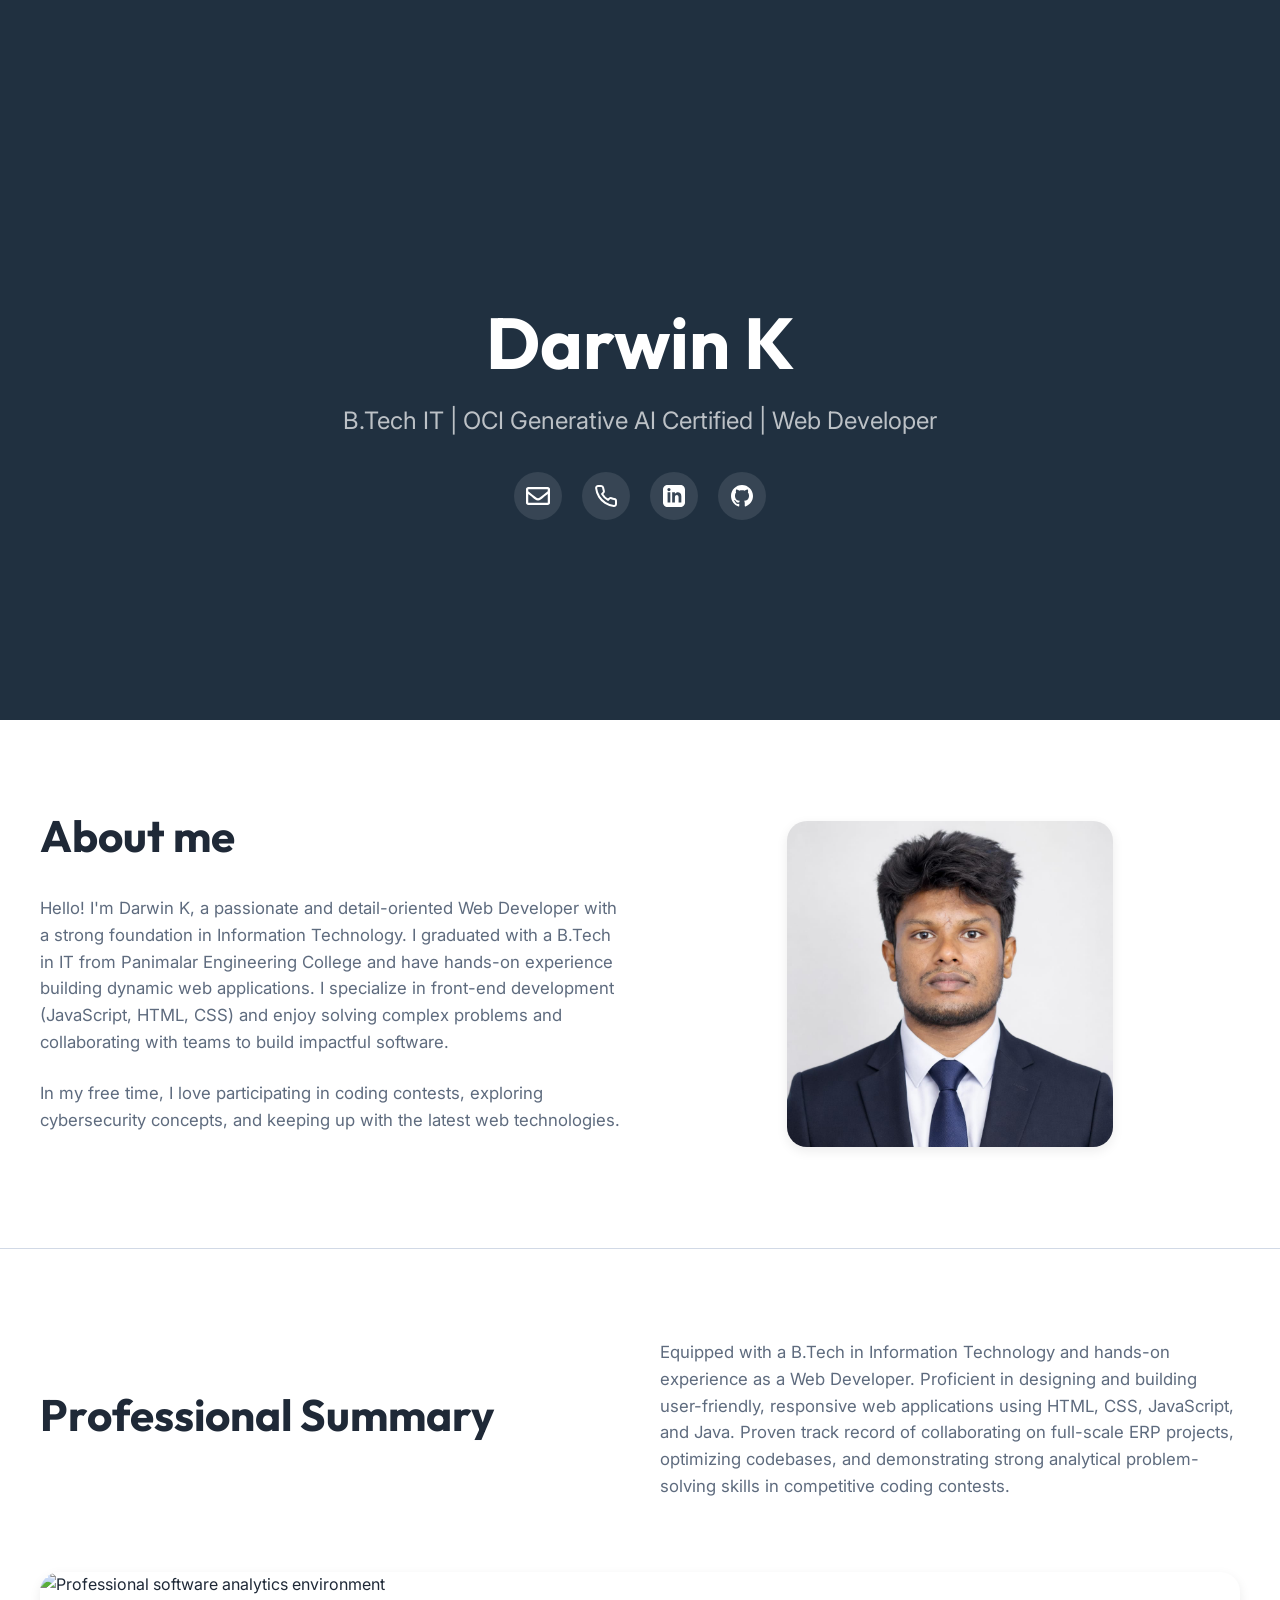
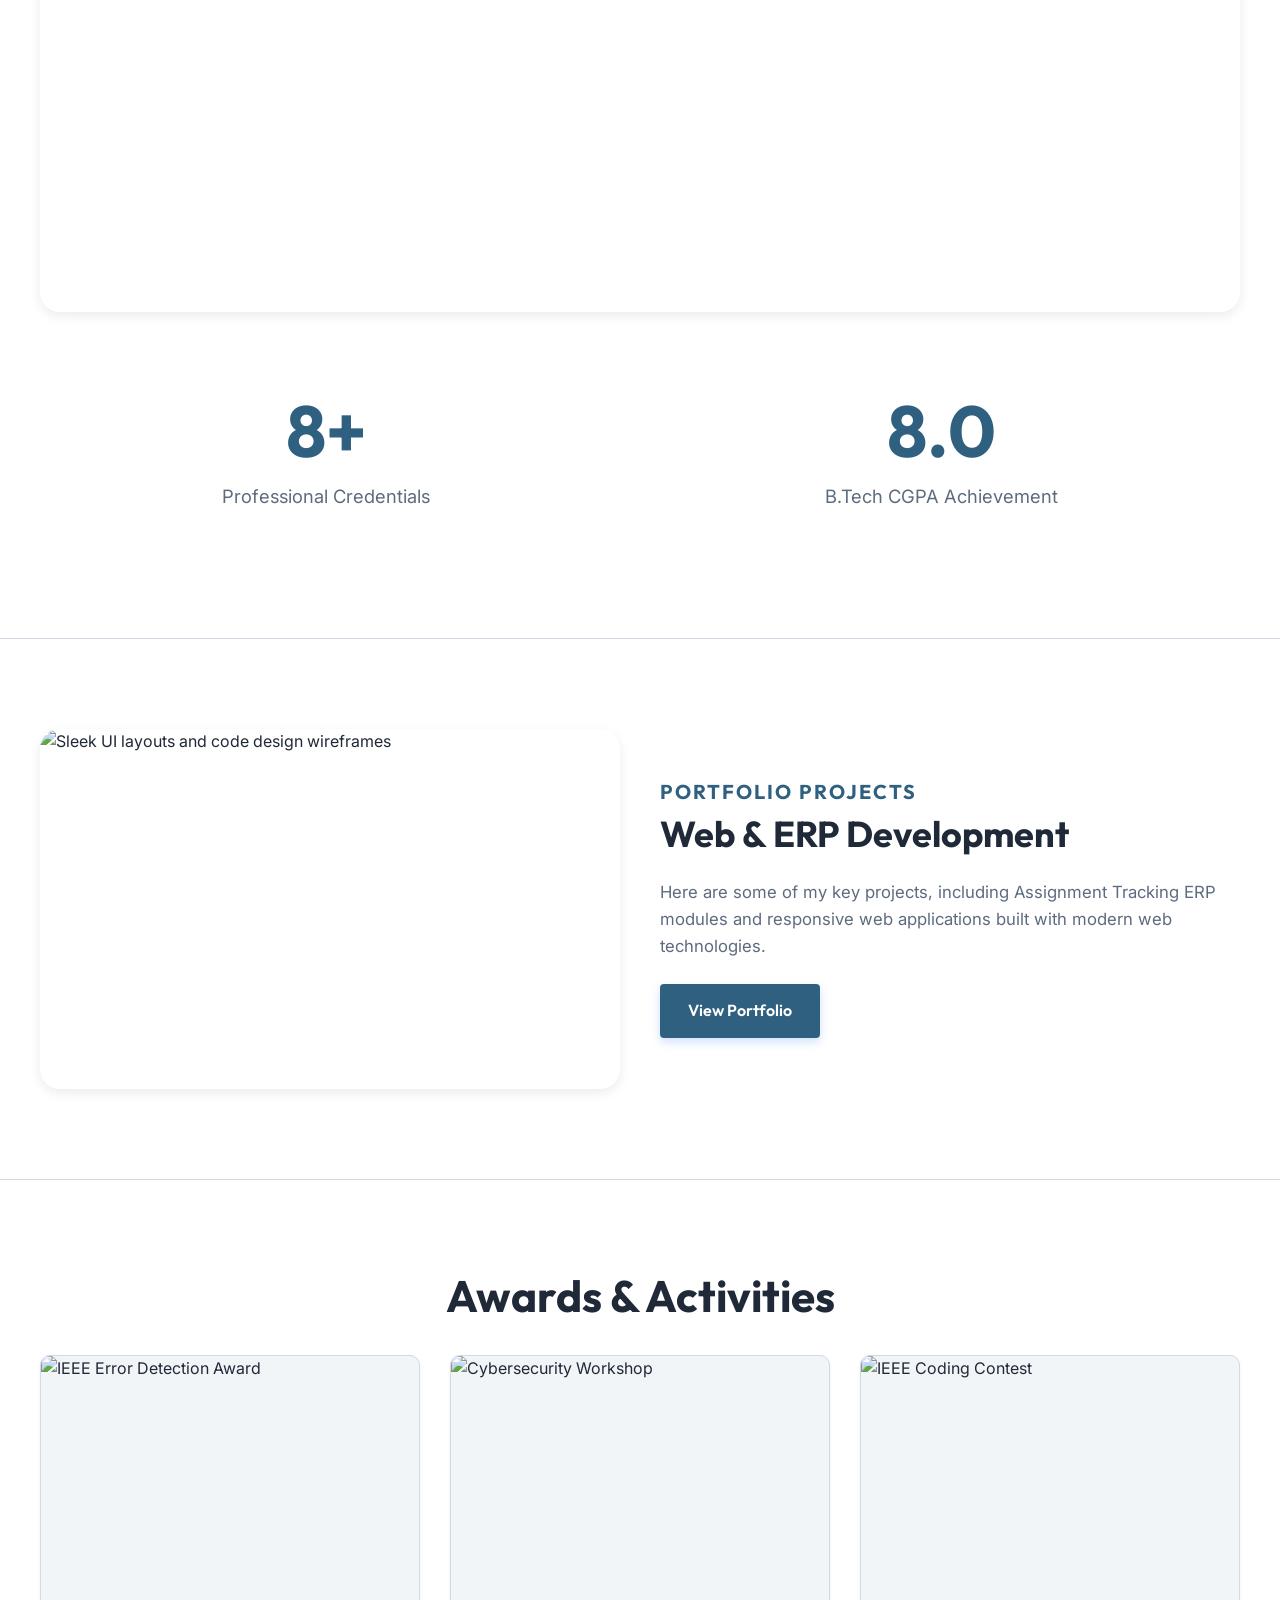
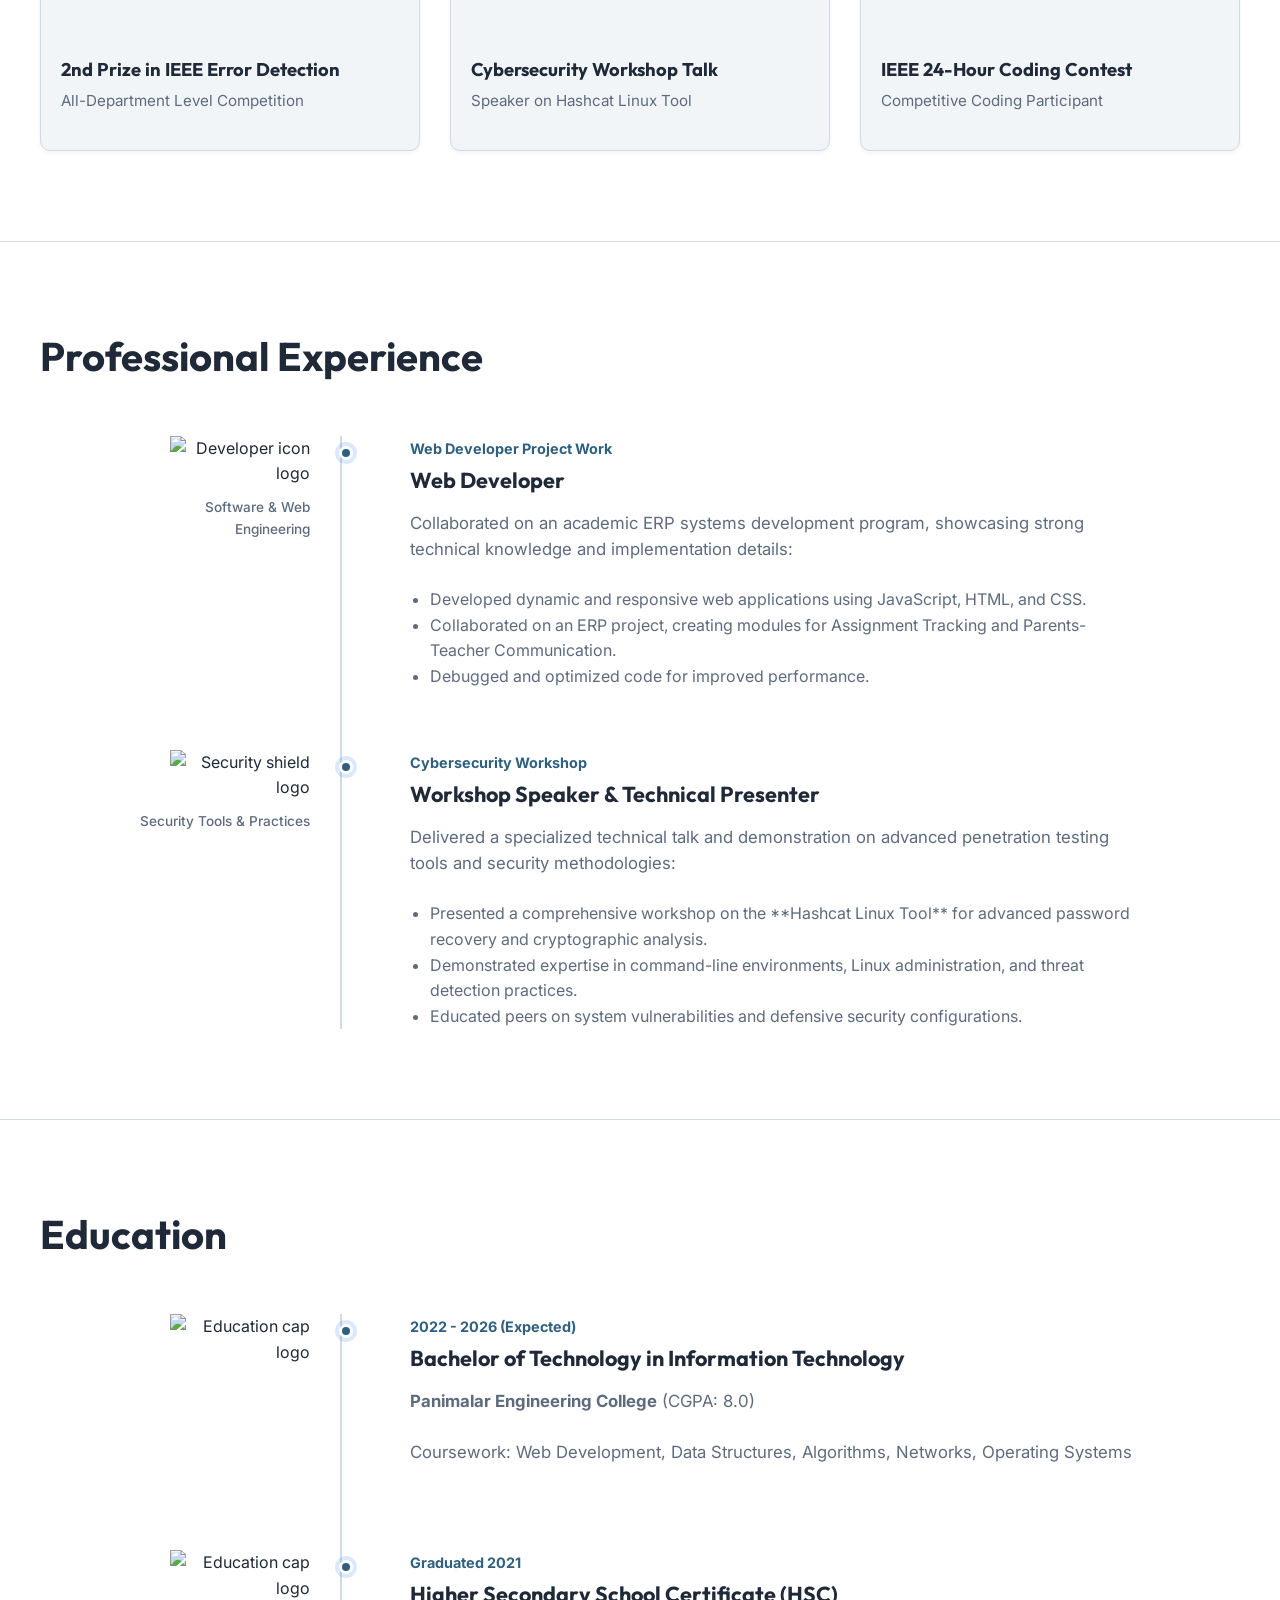
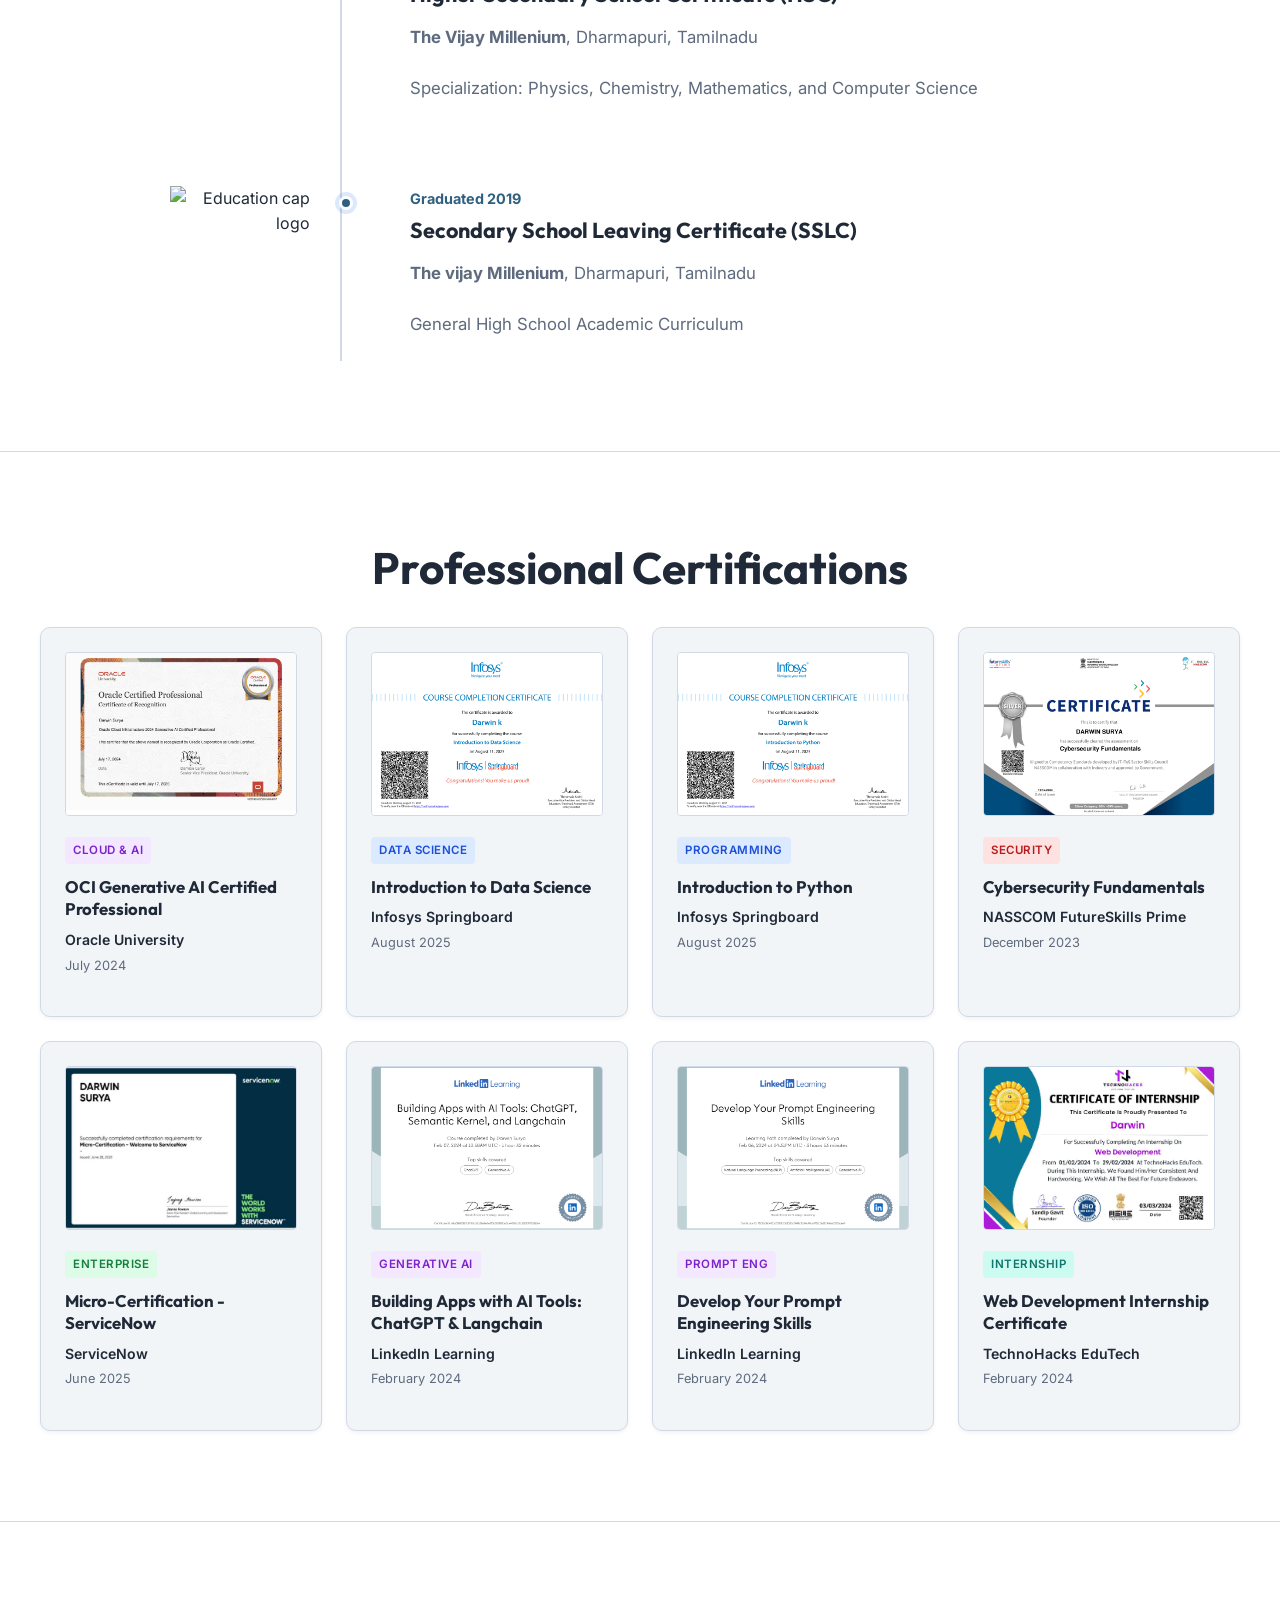
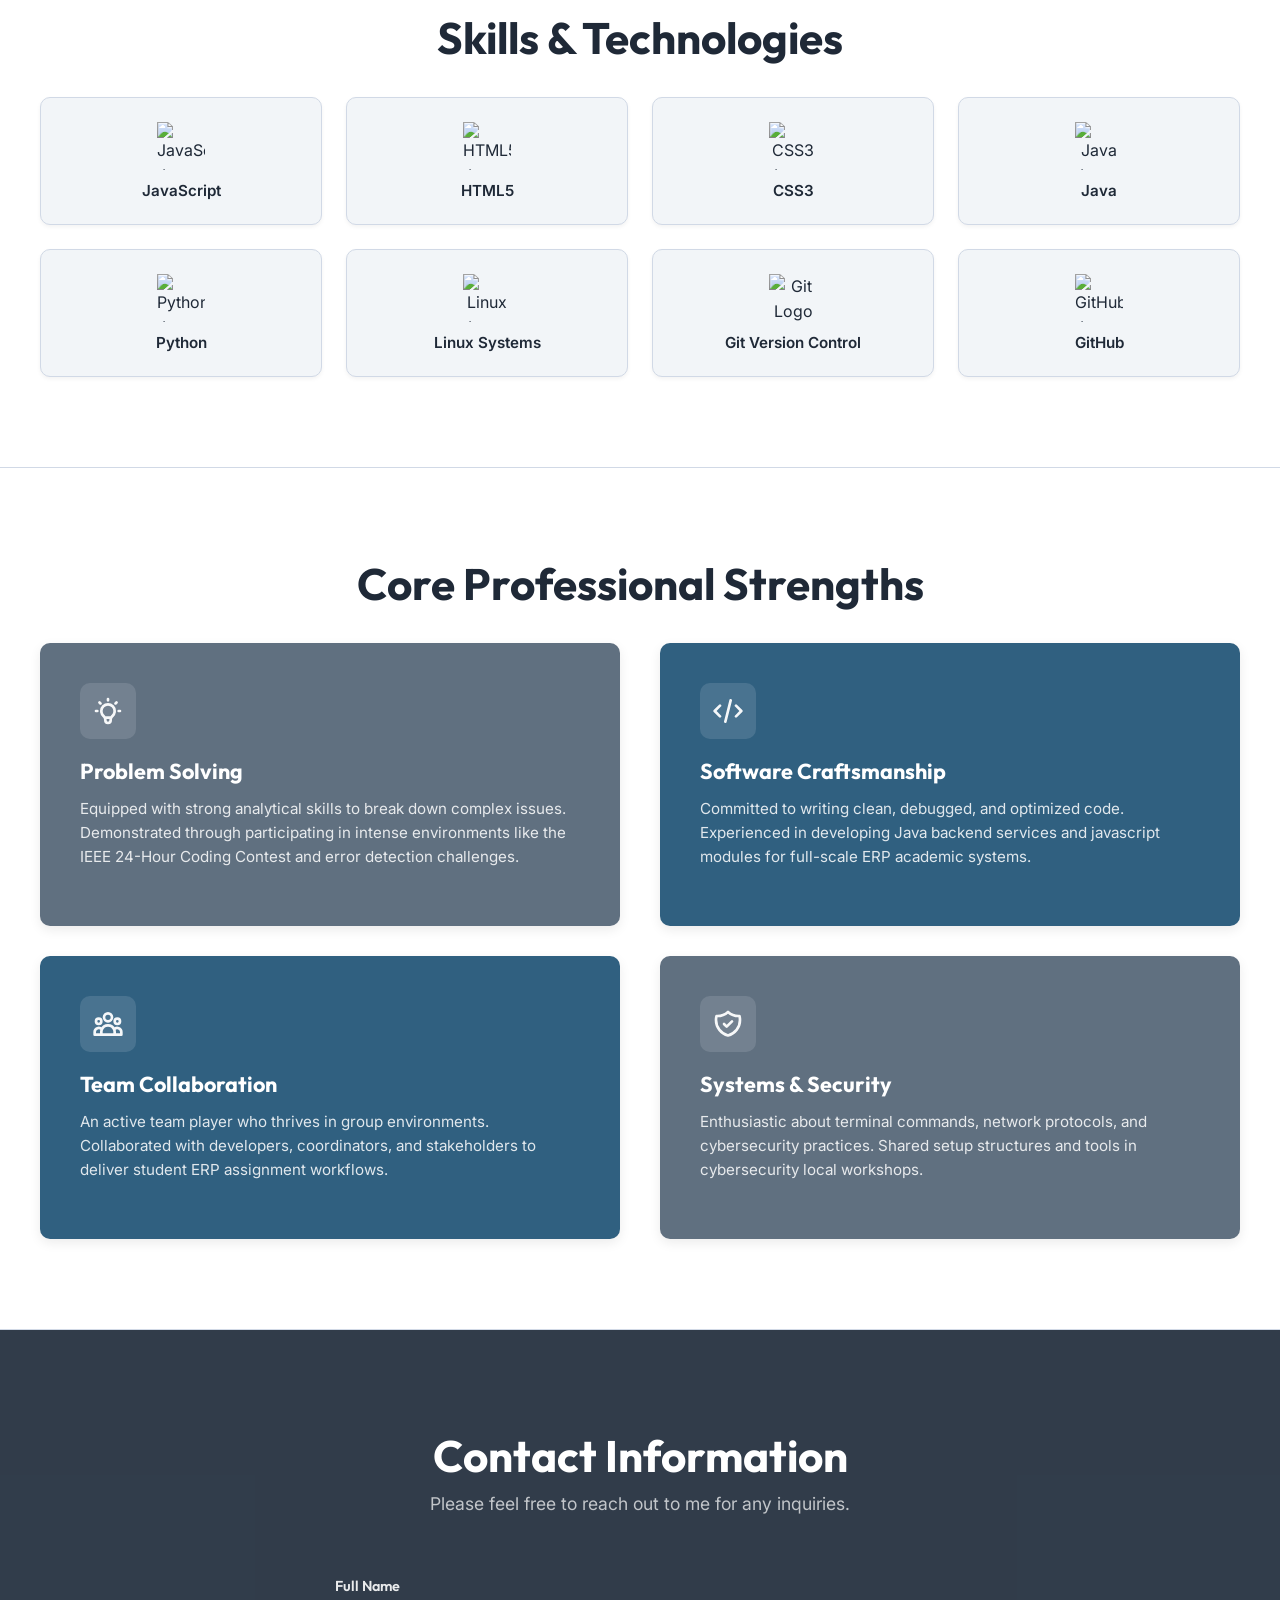
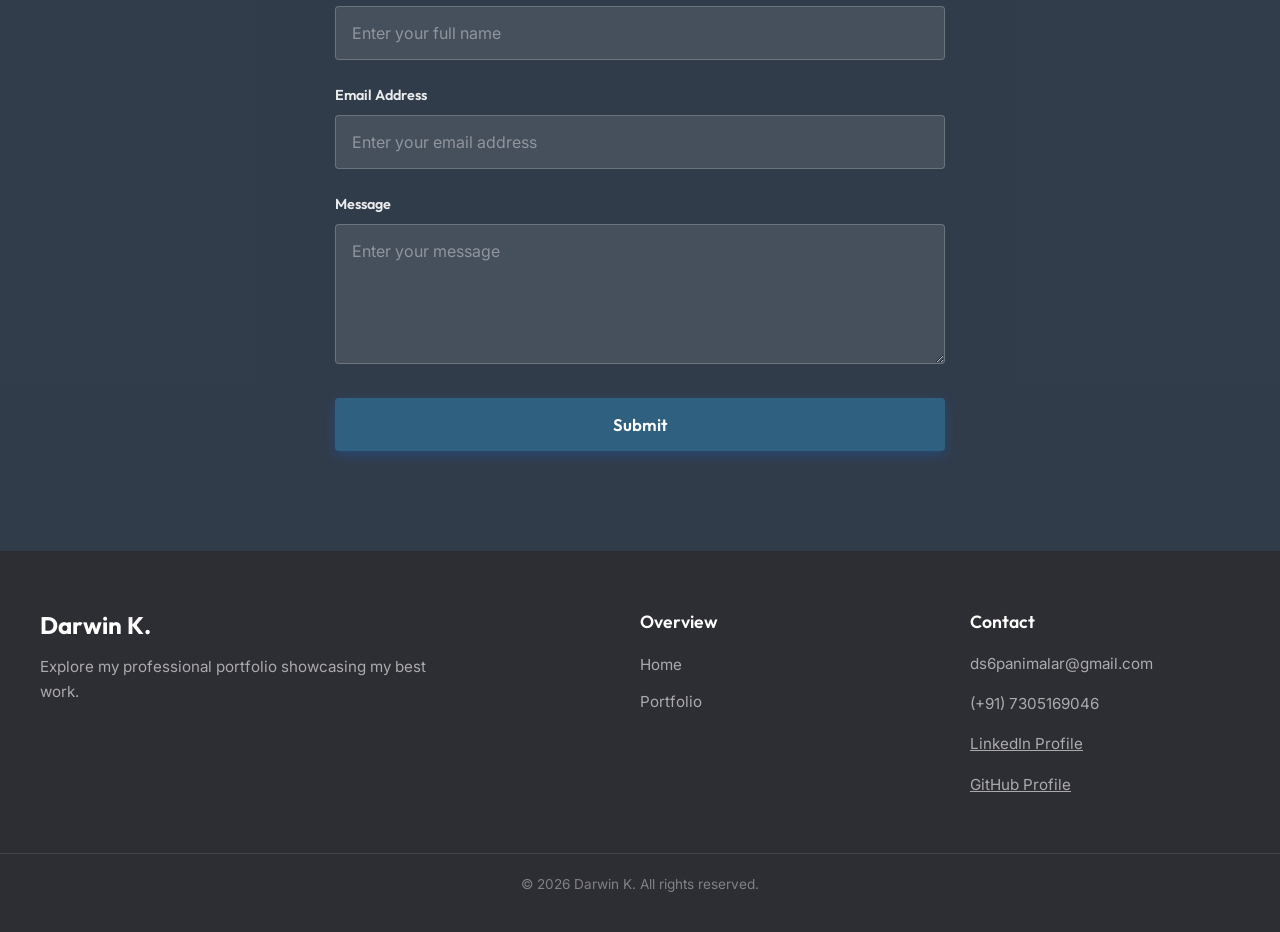
==== commit 65a0e39d: "Update graduation years and school names in timeline" ====
--- a/index.html
+++ b/index.html
@@ -234,9 +234,9 @@
               <img src="https://img.icons8.com/color/96/graduation-cap.png" alt="Education cap logo" class="timeline-logo">
             </div>
             <div class="timeline-content-col">
-              <span class="timeline-date">Graduated 2022</span>
+              <span class="timeline-date">Graduated 2021</span>
               <h3 class="timeline-job-title">Higher Secondary School Certificate (HSC)</h3>
-              <p class="body-text"><strong>State Board School</strong>, Krishnagiri, Tamilnadu</p>
+              <p class="body-text"><strong>The Vijay Millenium</strong>, Dharmapuri, Tamilnadu</p>
               <p class="body-text" style="color: var(--color-text-muted);">Specialization: Physics, Chemistry, Mathematics, and Computer Science</p>
             </div>
           </div>
@@ -247,9 +247,9 @@
               <img src="https://img.icons8.com/color/96/graduation-cap.png" alt="Education cap logo" class="timeline-logo">
             </div>
             <div class="timeline-content-col">
-              <span class="timeline-date">Graduated 2020</span>
+              <span class="timeline-date">Graduated 2019</span>
               <h3 class="timeline-job-title">Secondary School Leaving Certificate (SSLC)</h3>
-              <p class="body-text"><strong>State Board School</strong>, Krishnagiri, Tamilnadu</p>
+              <p class="body-text"><strong>The vijay Millenium</strong>, Dharmapuri, Tamilnadu</p>
               <p class="body-text" style="color: var(--color-text-muted);">General High School Academic Curriculum</p>
             </div>
           </div>
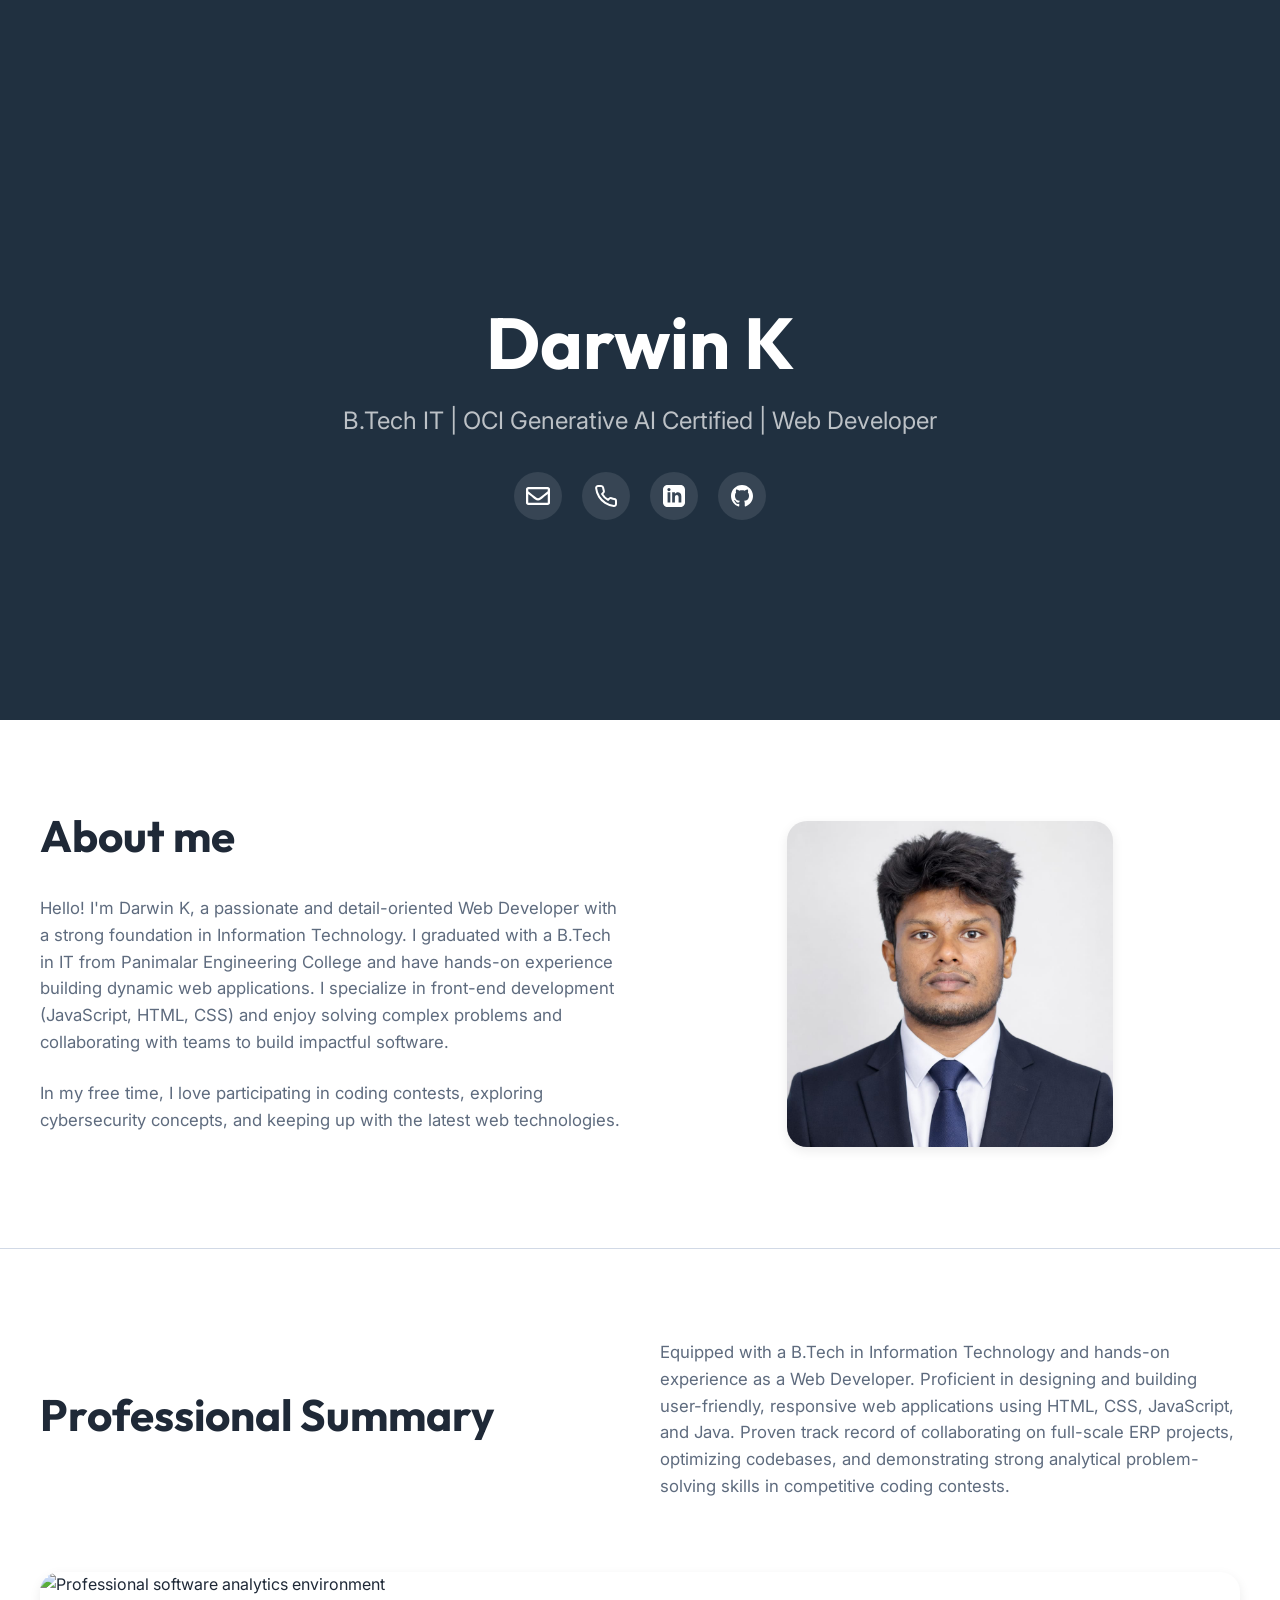
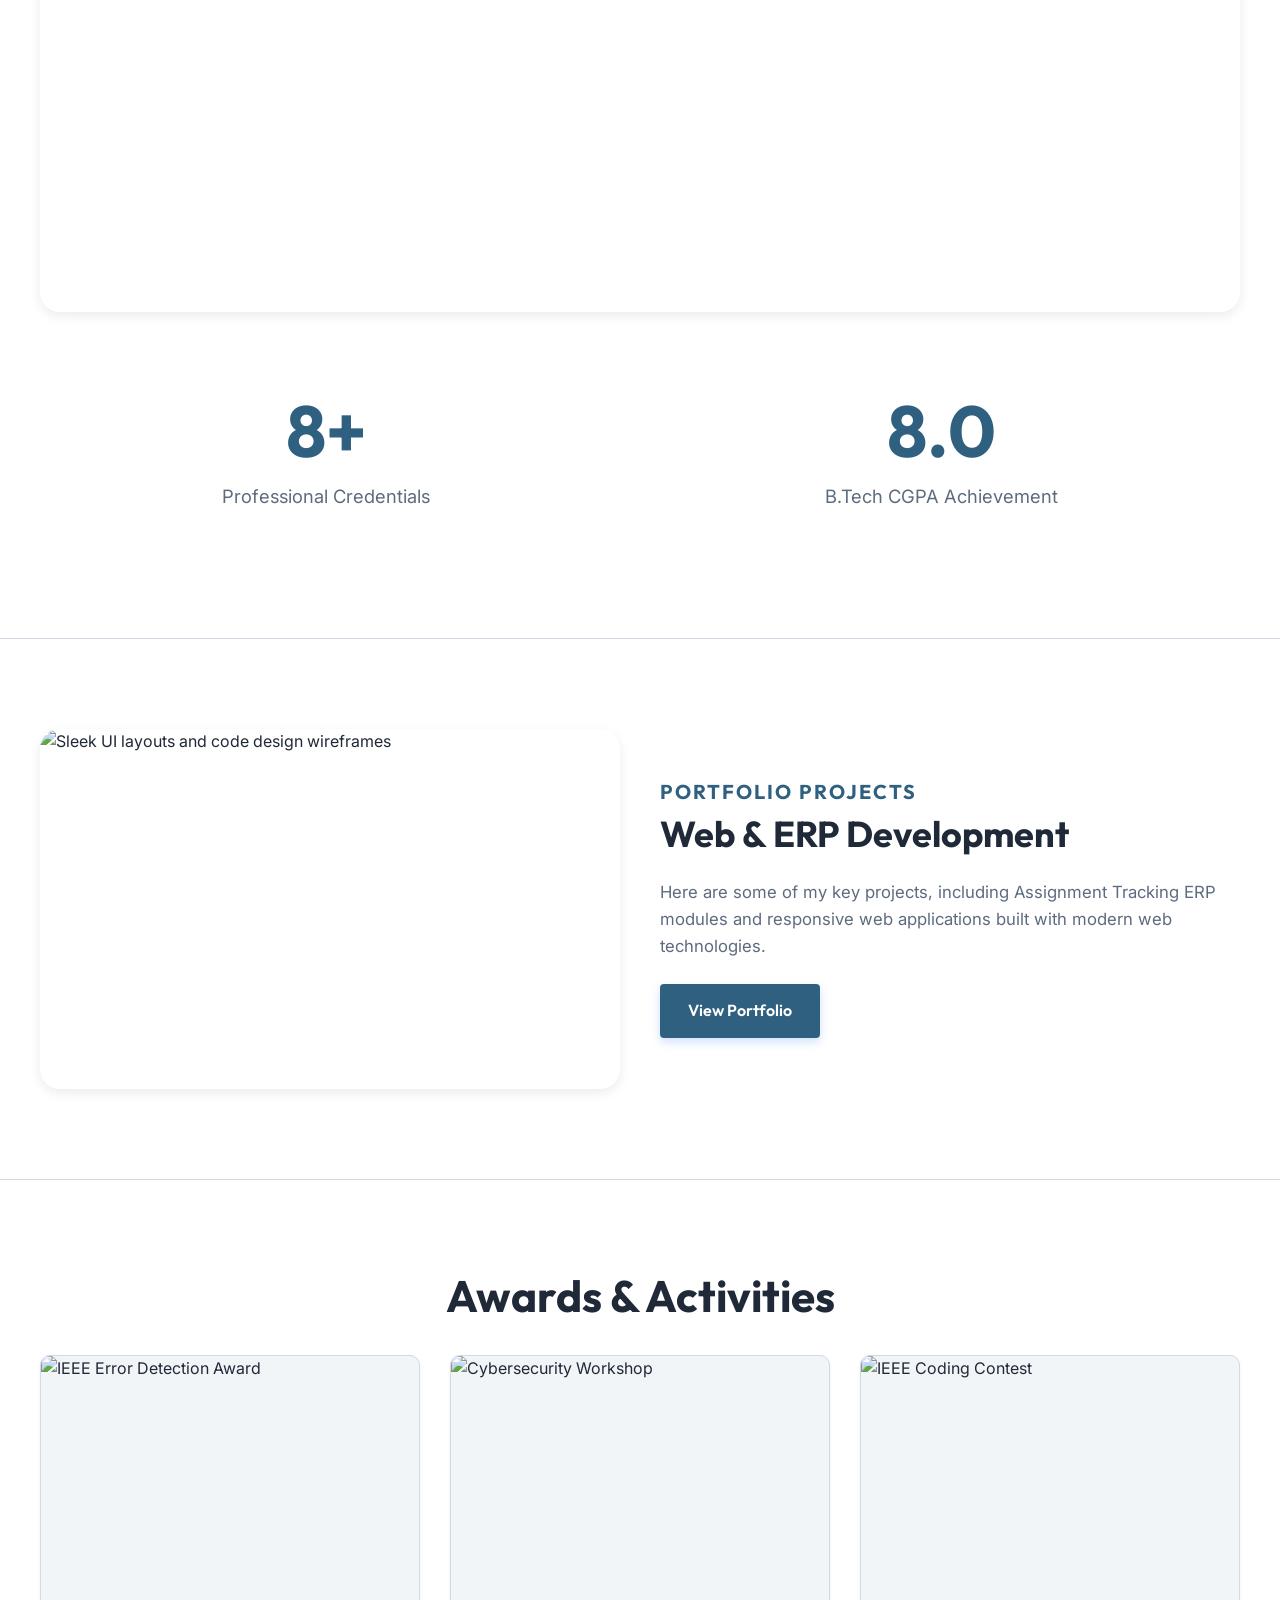
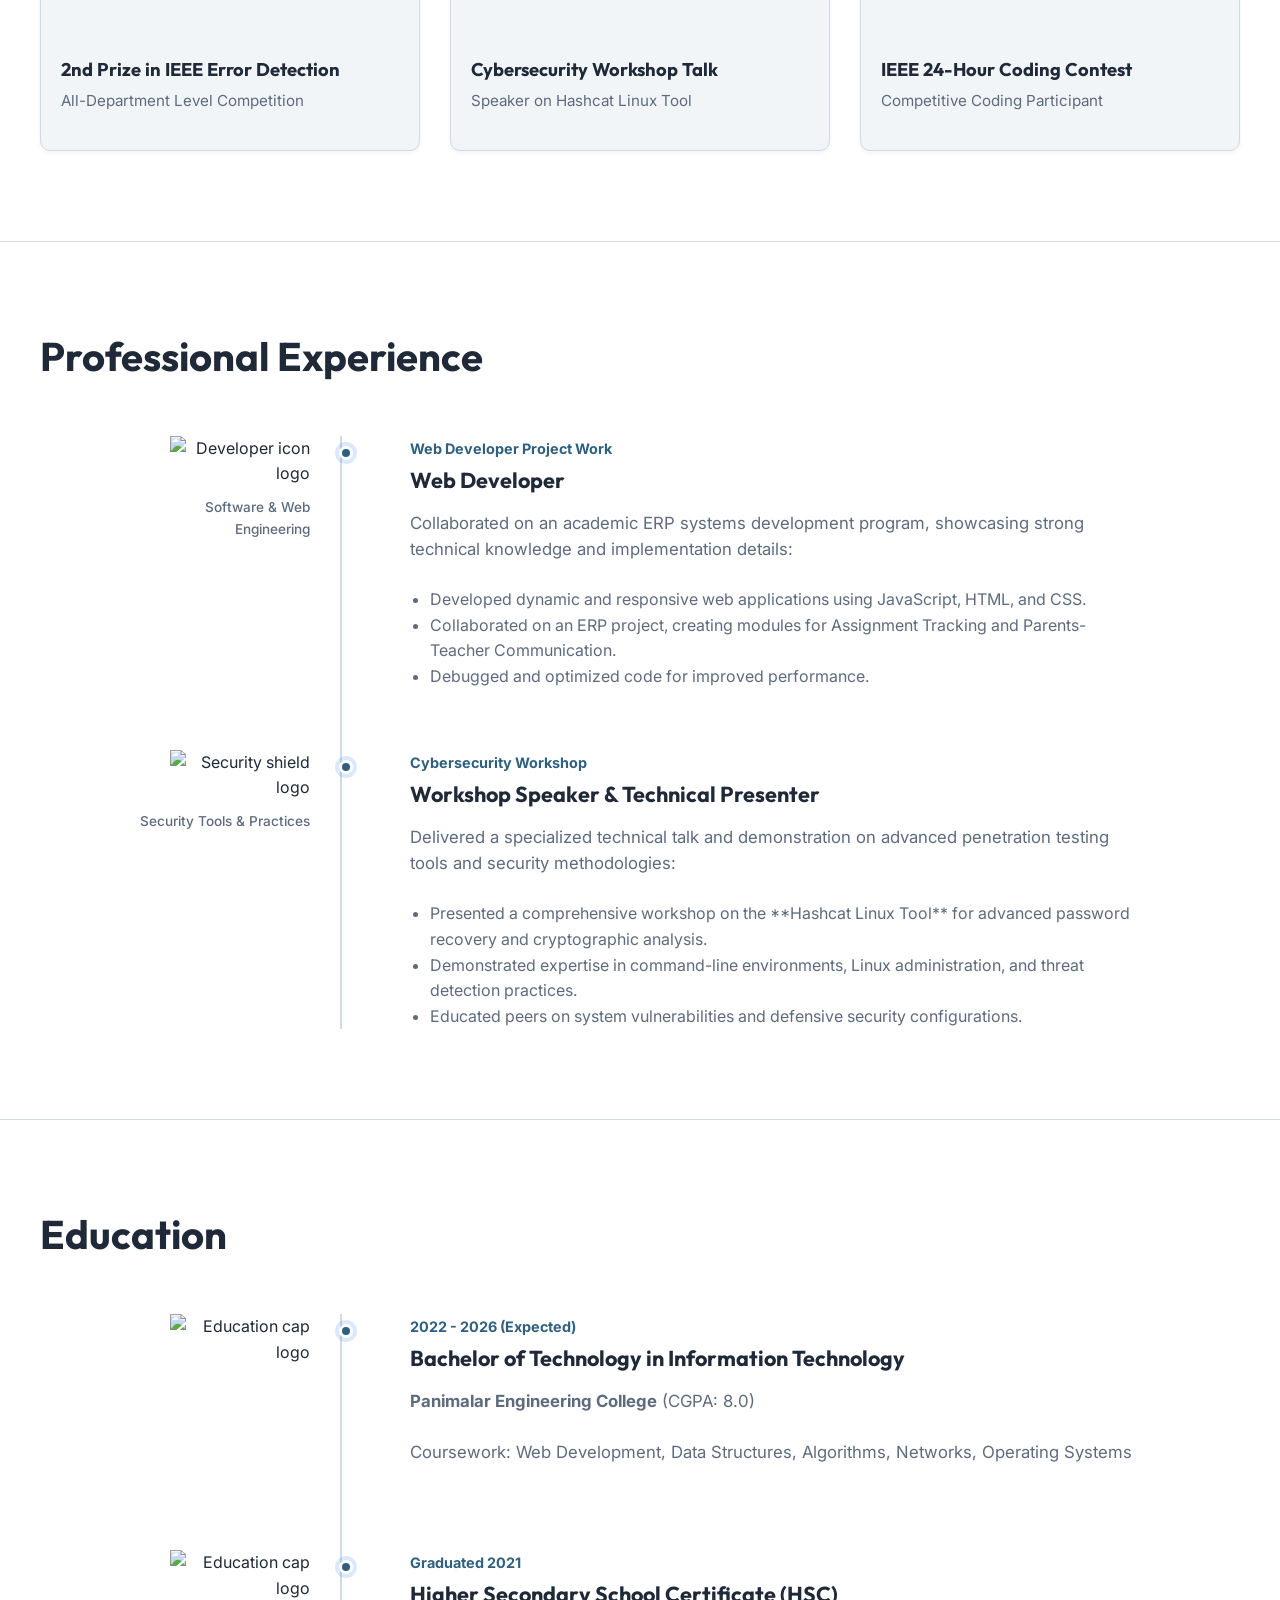
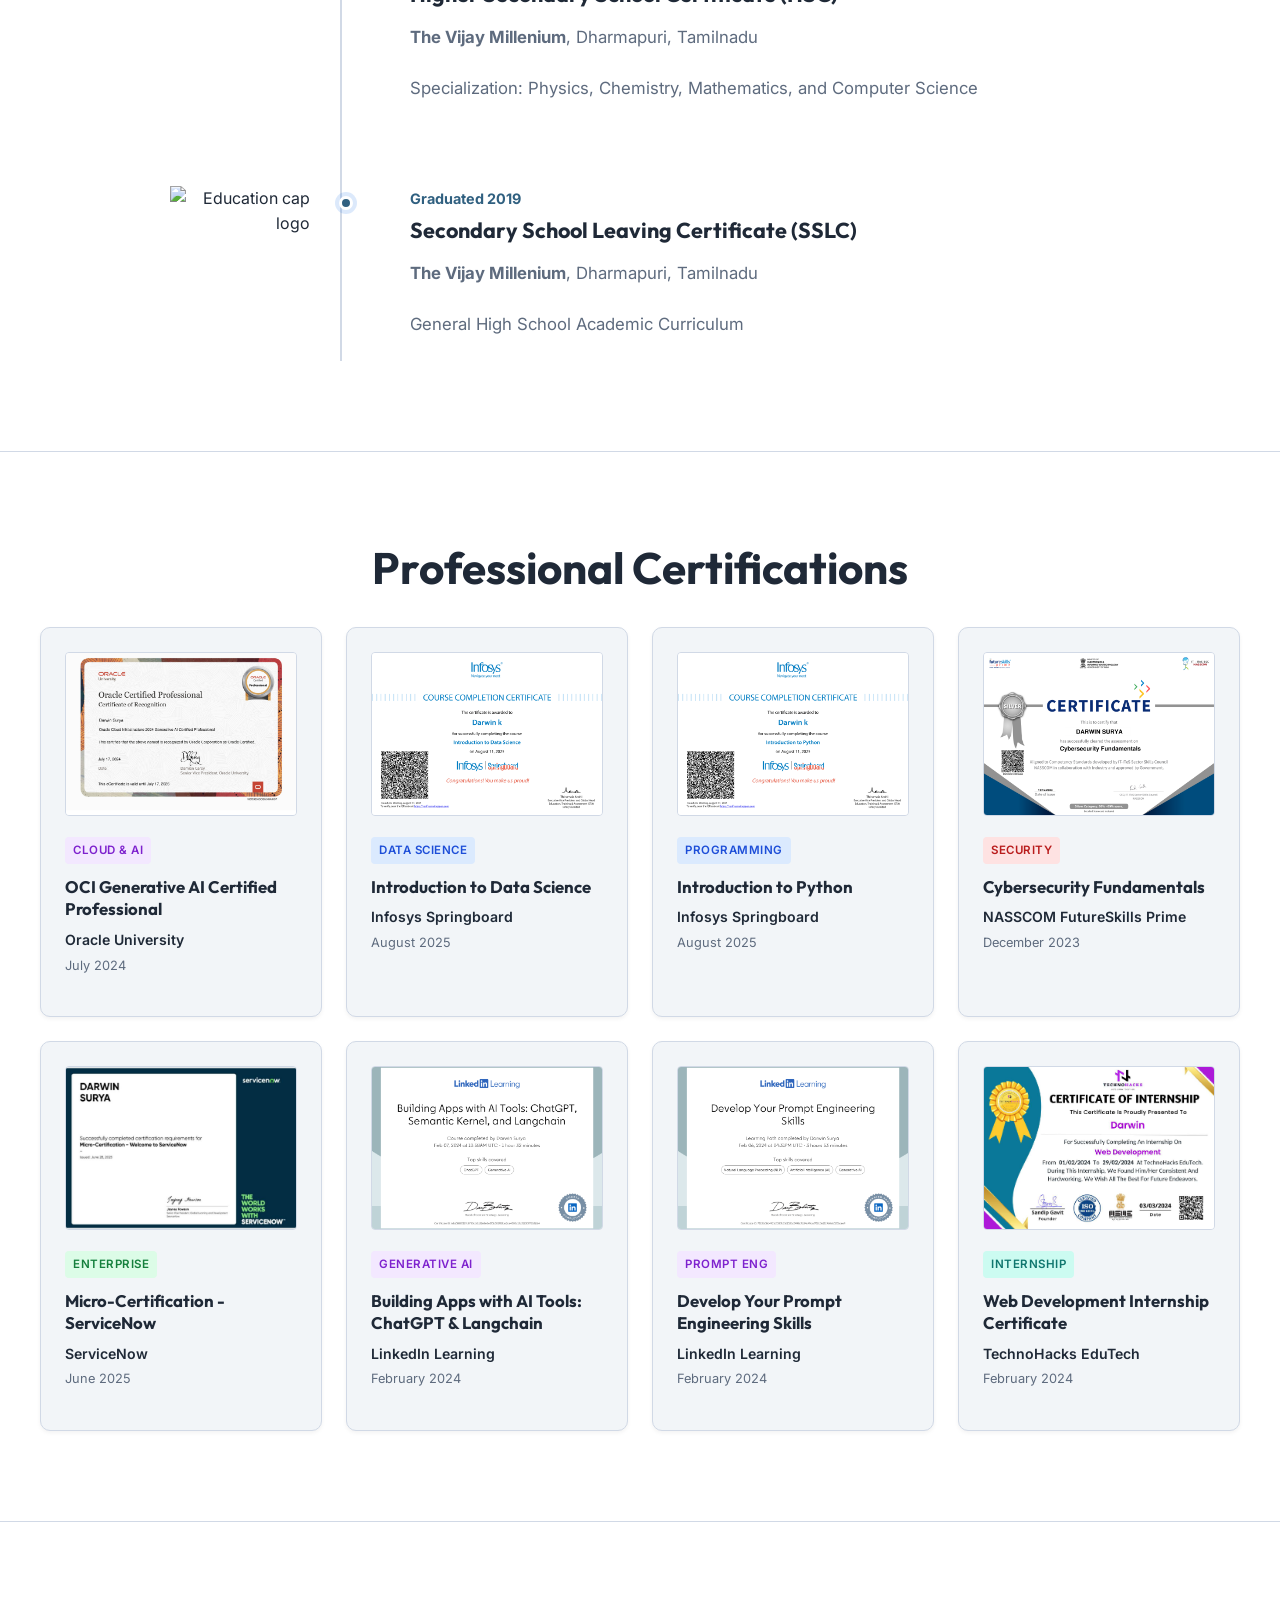
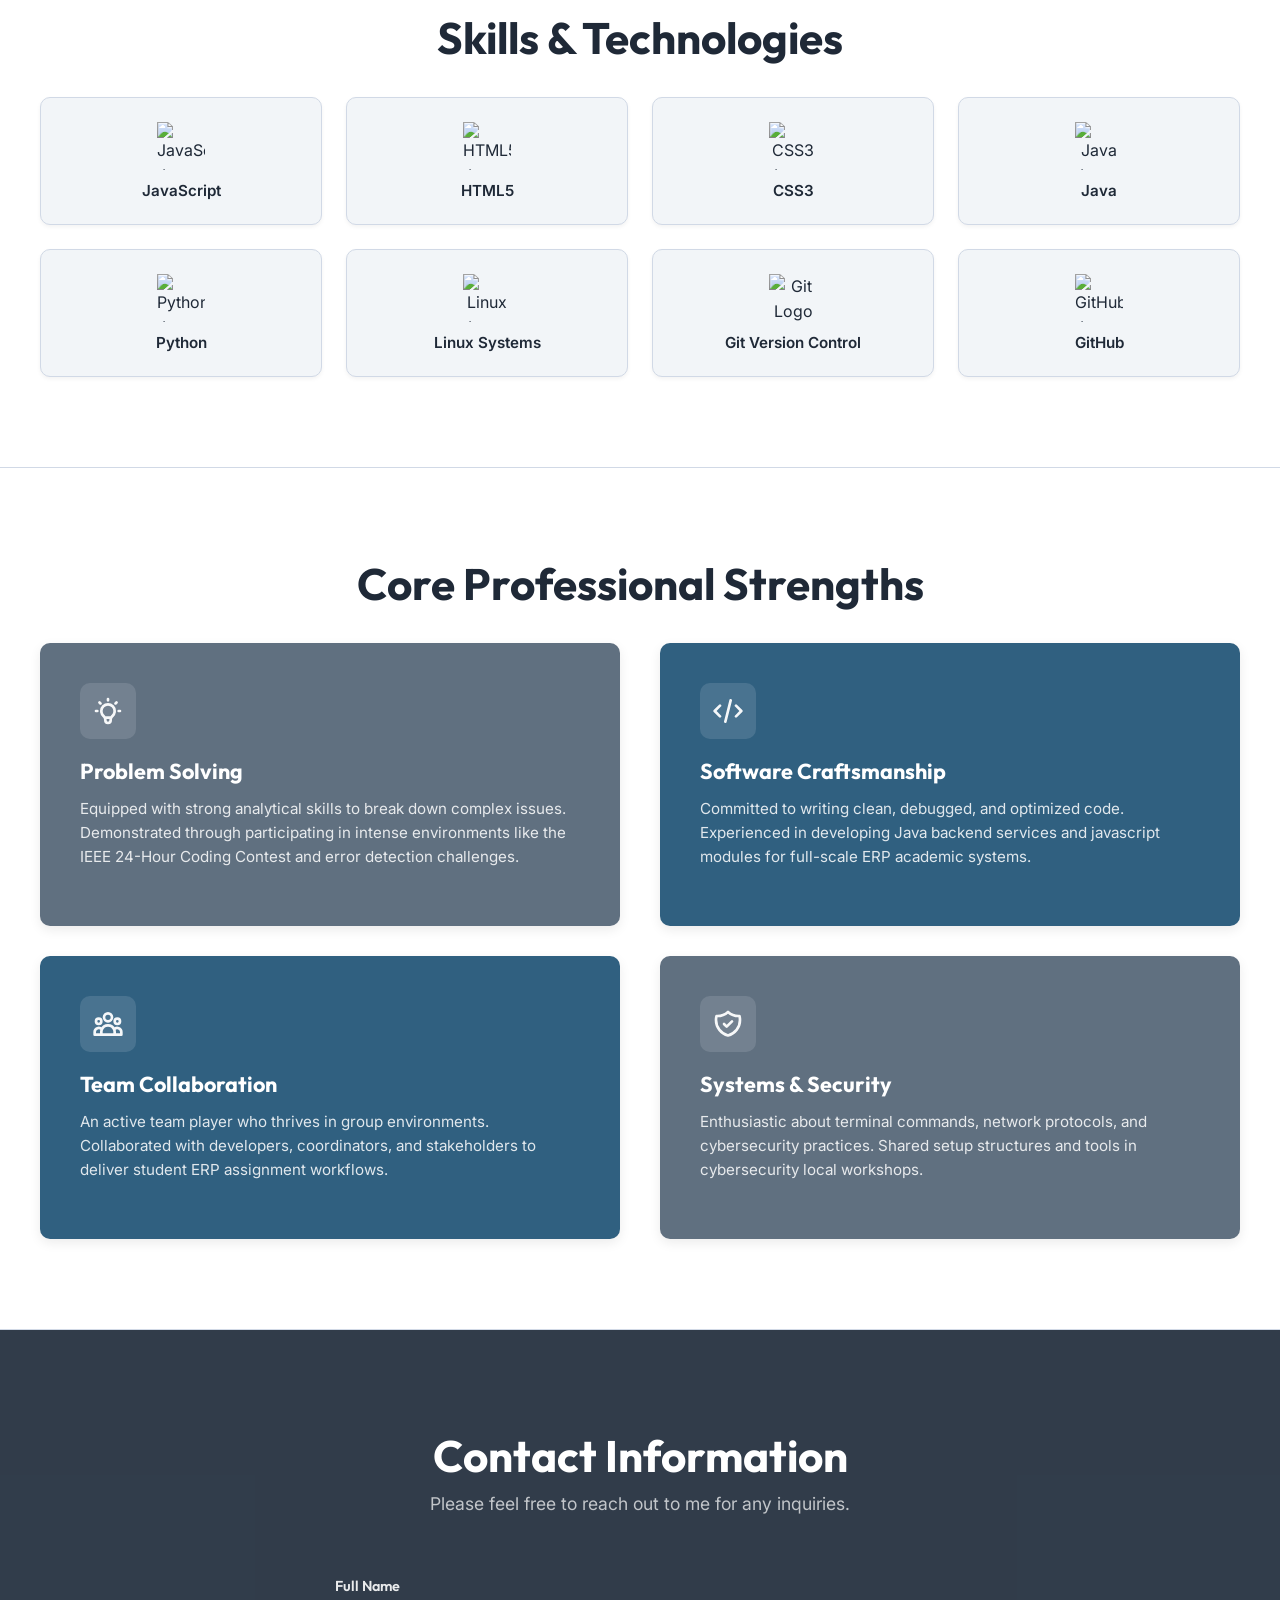
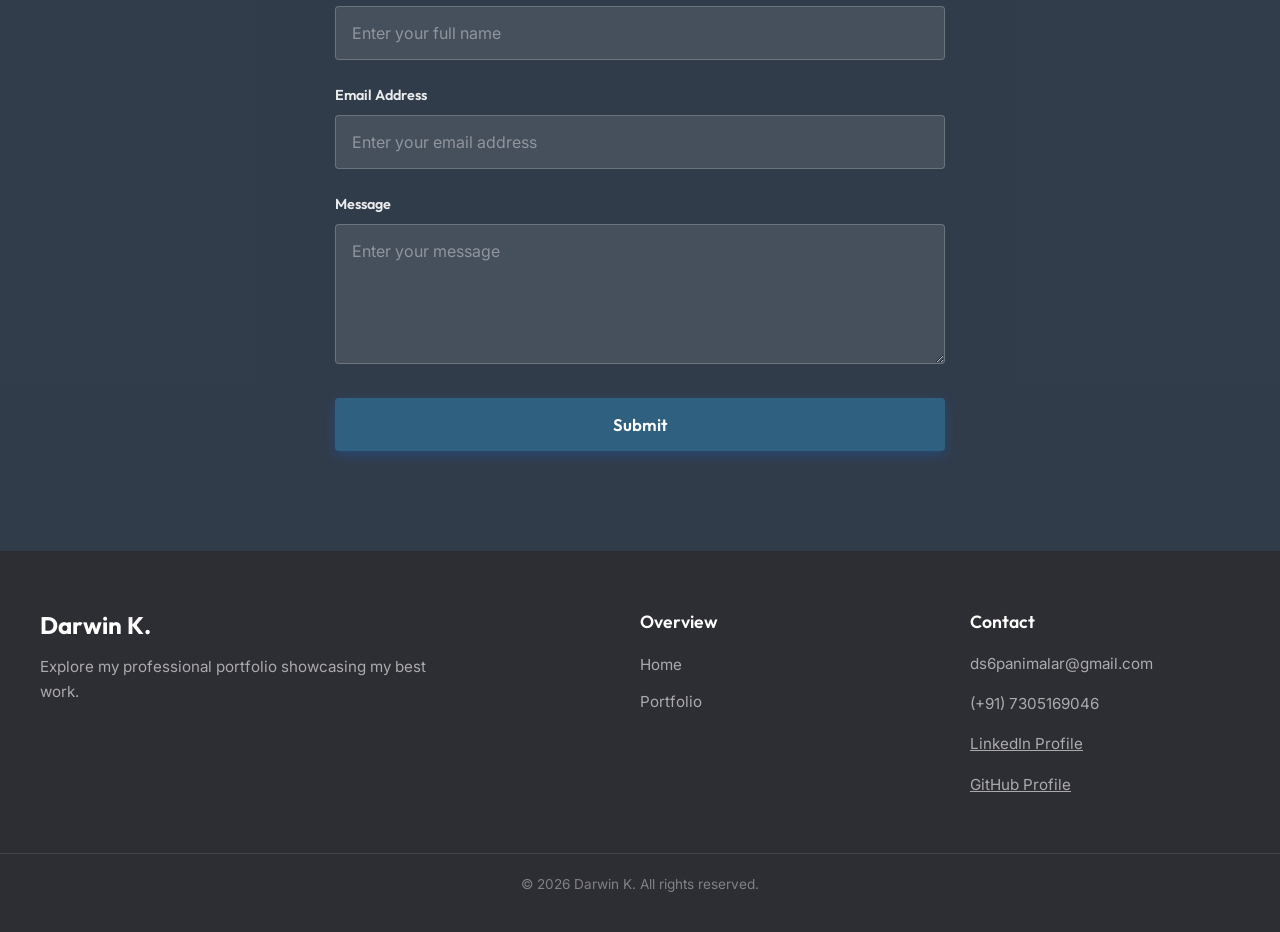
==== commit ed5d4d8d: "Correct spelling of 'Vijay' in education section" ====
--- a/index.html
+++ b/index.html
@@ -249,7 +249,7 @@
             <div class="timeline-content-col">
               <span class="timeline-date">Graduated 2019</span>
               <h3 class="timeline-job-title">Secondary School Leaving Certificate (SSLC)</h3>
-              <p class="body-text"><strong>The vijay Millenium</strong>, Dharmapuri, Tamilnadu</p>
+              <p class="body-text"><strong>The Vijay Millenium</strong>, Dharmapuri, Tamilnadu</p>
               <p class="body-text" style="color: var(--color-text-muted);">General High School Academic Curriculum</p>
             </div>
           </div>
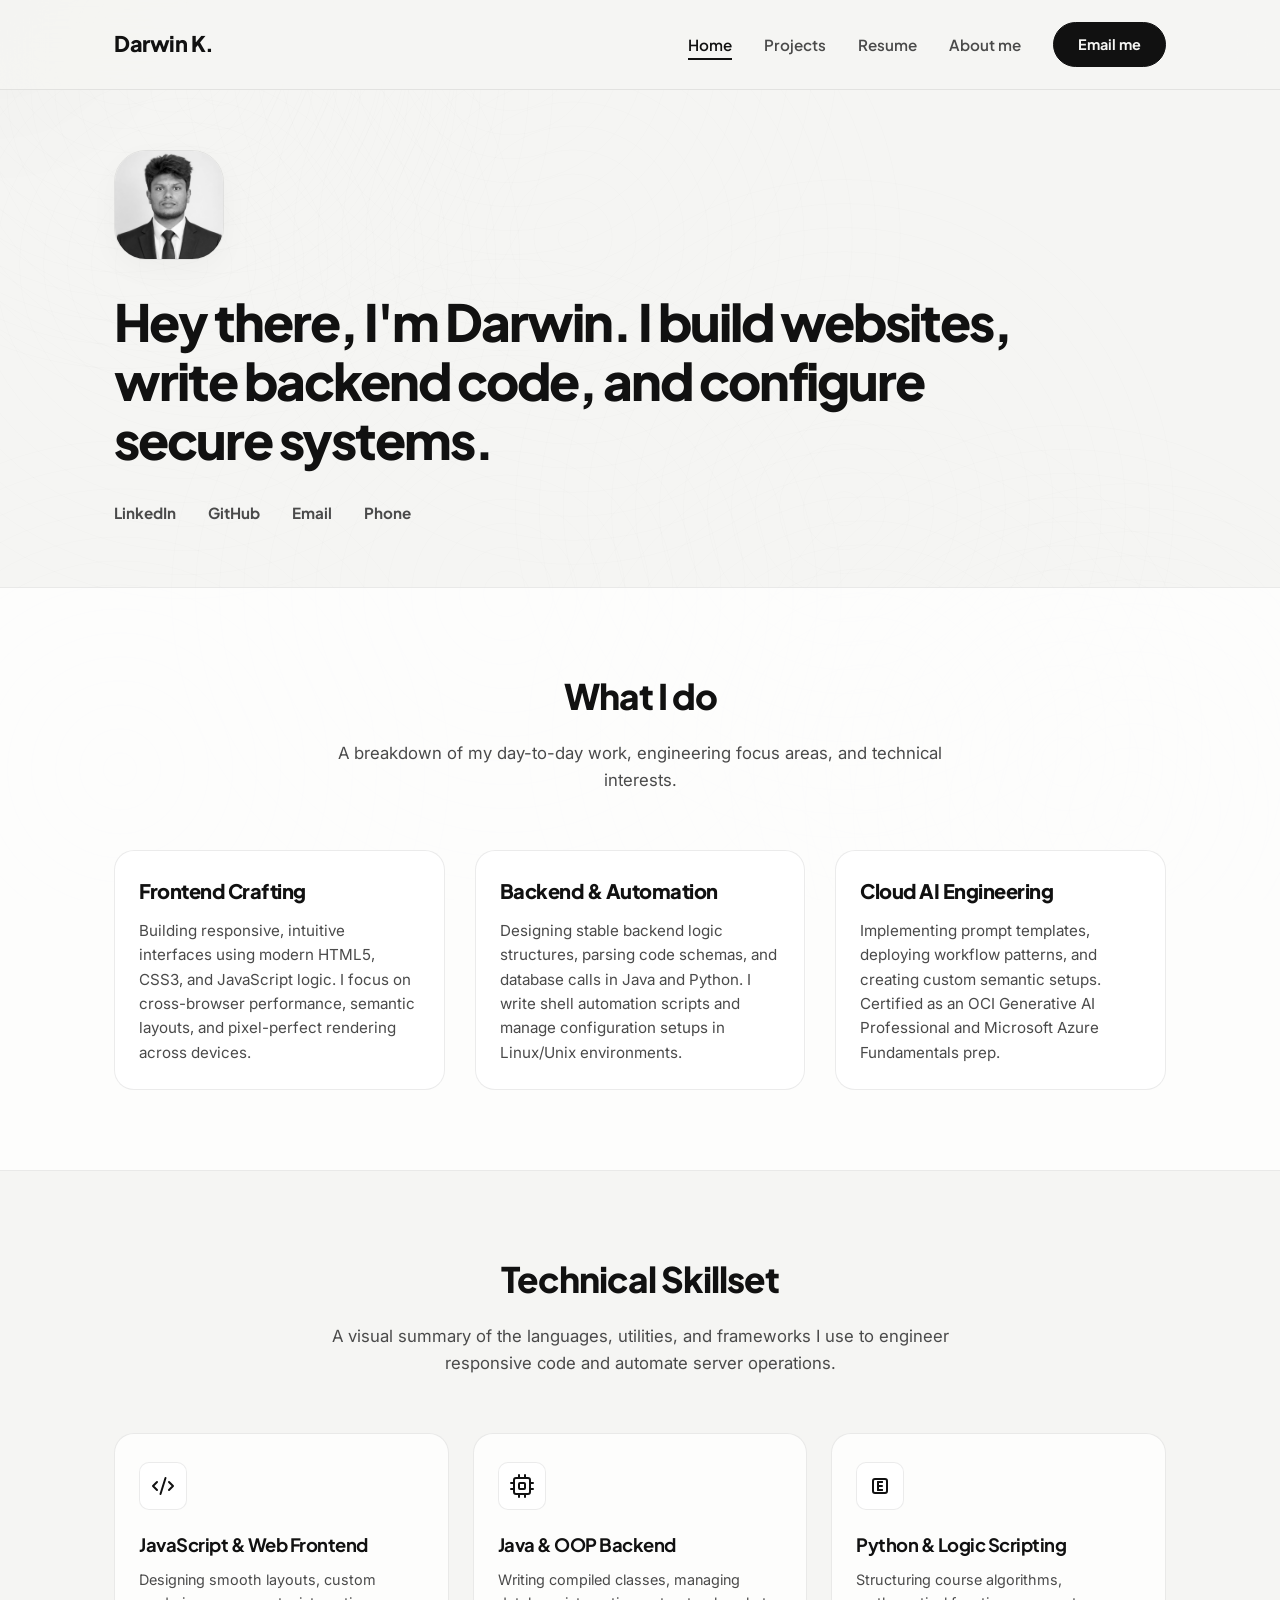
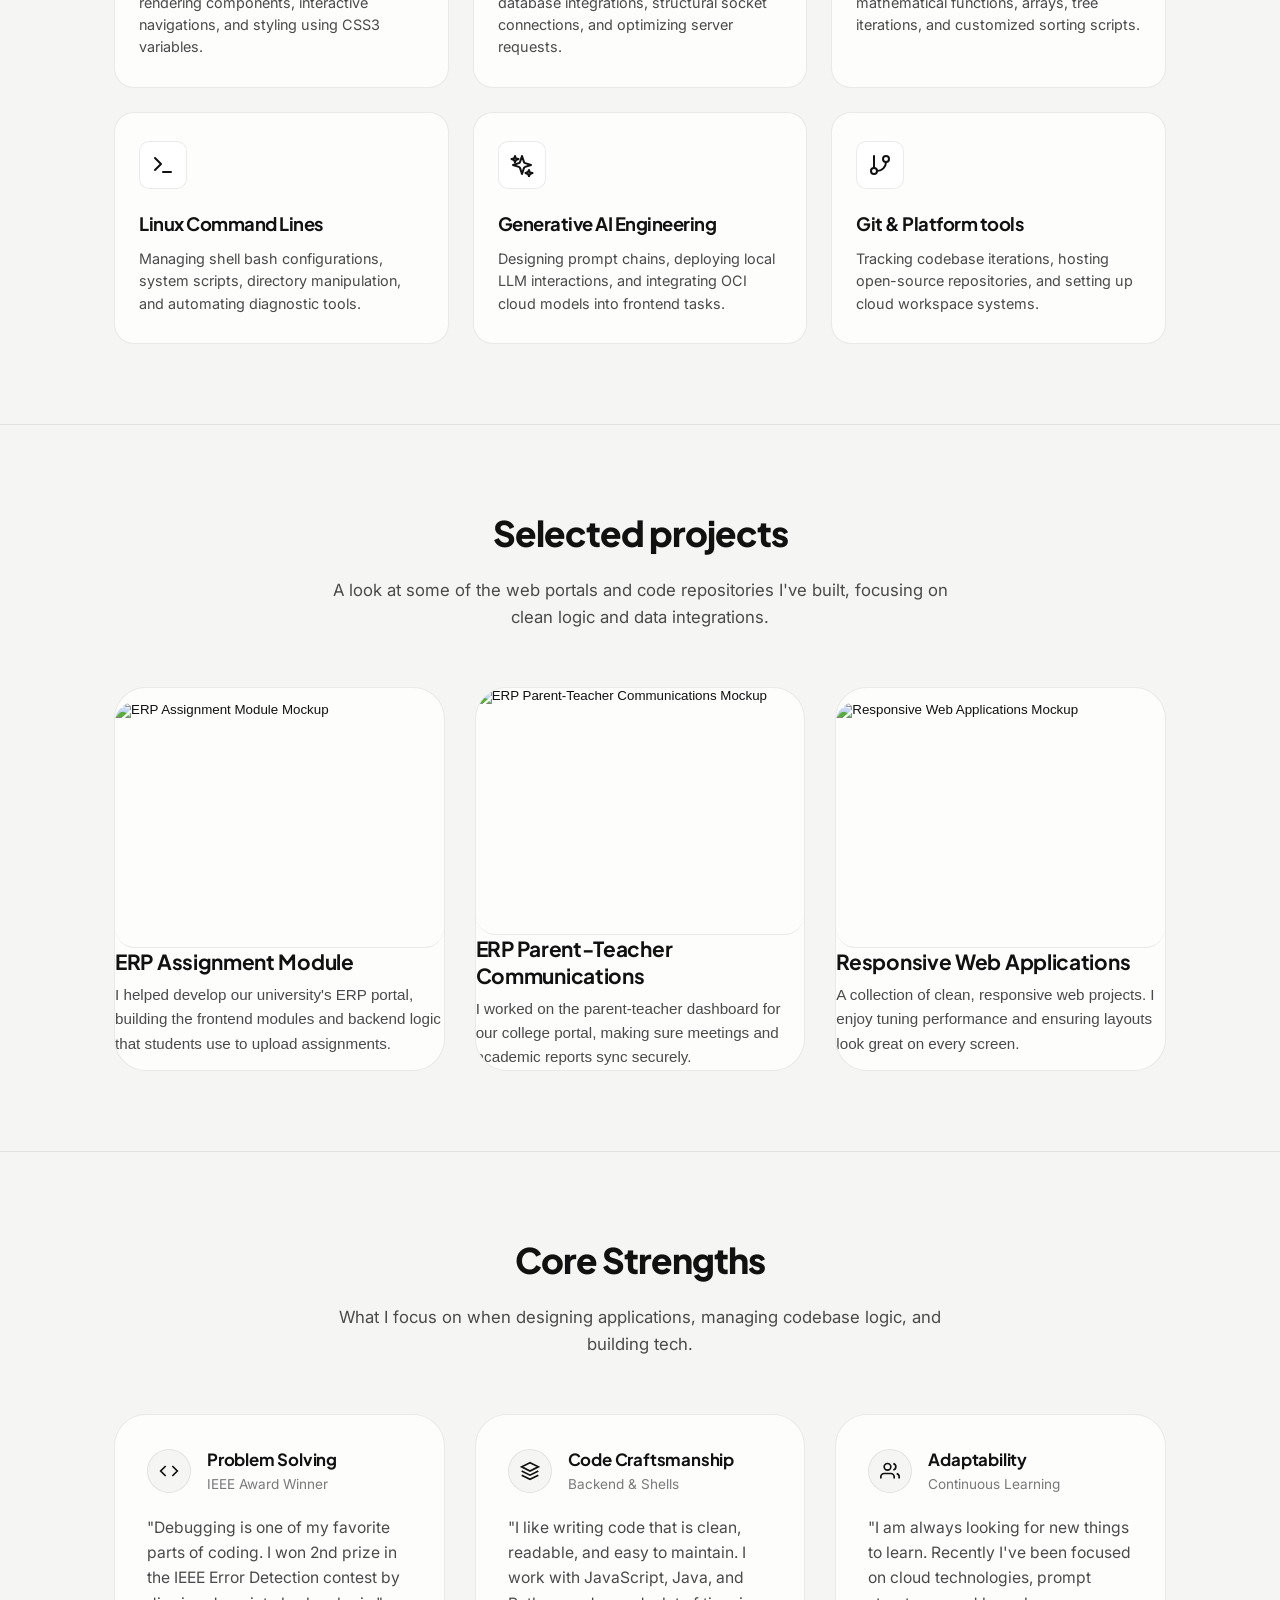
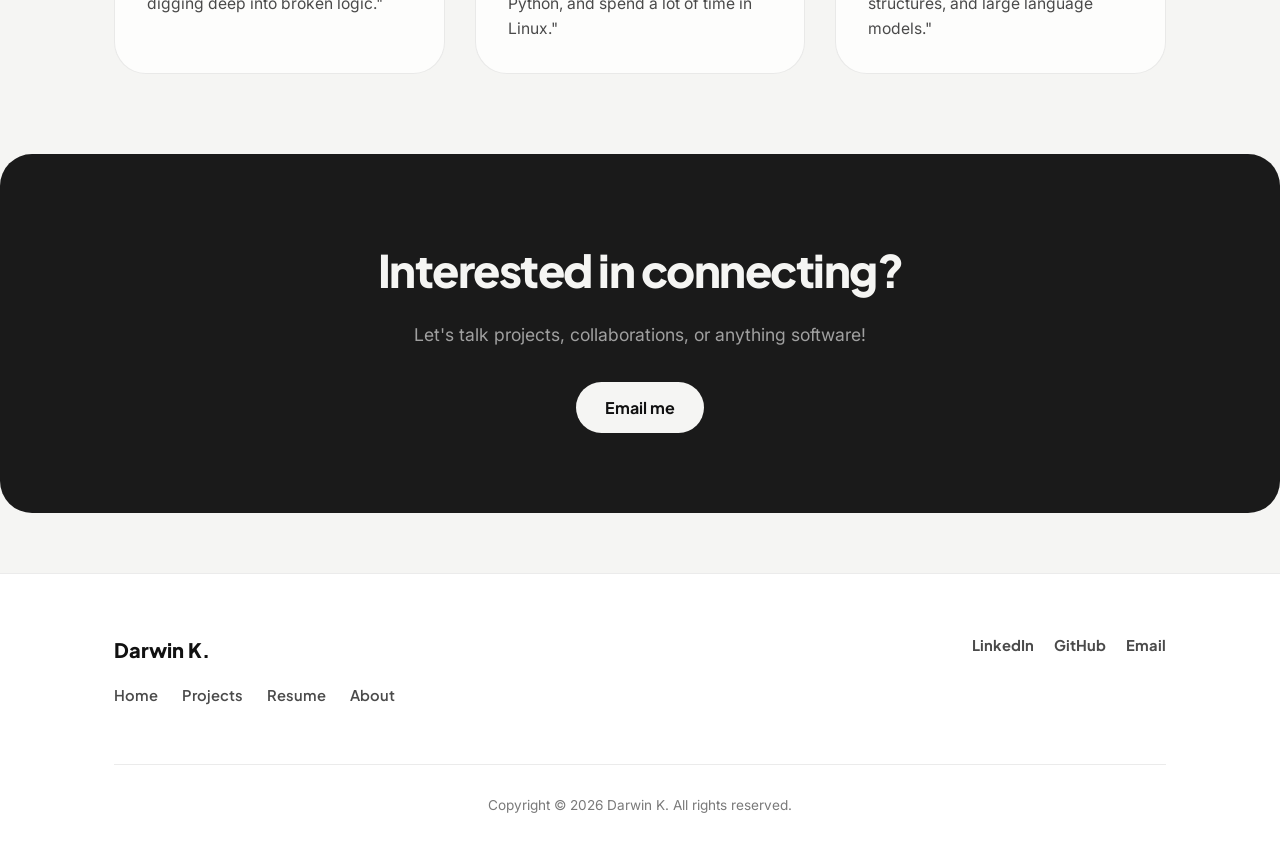
==== commit 14c4052b: "Add files via upload" ====
--- a/index.html
+++ b/index.html
@@ -3,40 +3,40 @@
 <head>
   <meta charset="utf-8">
   <meta name="viewport" content="width=device-width, initial-scale=1.0">
-  <title>Darwin K | Portfolio</title>
+  <title>Darwin K | Software Developer Portfolio</title>
   
-  <!-- Favicon -->
-  <link rel="icon" type="image/png" href="https://img.icons8.com/color/48/code.png">
-  <meta name="description" content="Professional portfolio of Darwin K, B.Tech IT graduate and Web Developer. Showcase of web development projects, skills, ERP modules, and coding achievements.">
-  <meta name="keywords" content="Portfolio, Web Developer, JavaScript, HTML, CSS, Java, Python, Linux, Darwin K, Panimalar Engineering College">
-  
-  <!-- OG / Twitter Meta Tags -->
-  <meta property="og:url" content="https://darwin-portfolio.tech/">
-  <meta property="og:title" content="Darwin K | Web Developer Portfolio">
-  <meta property="og:description" content="B.Tech IT graduate specializing in responsive web applications, assignment tracking modules, and interactive interfaces.">
-  <meta property="og:type" content="website">
-  <meta name="twitter:card" content="summary_large_image">
+  <!-- Custom Favicon Logo -->
+  <link rel="icon" type="image/jpeg" href="favicon.jpg">
+  <meta name="description" content="Explore Darwin K's software developer portfolio, highlighting database integrations, system automation, and responsive web applications.">
+  <meta name="keywords" content="Portfolio, Software Developer, Java, JavaScript, Python, OCI Generative AI, Darwin K">
   
   <!-- Preconnect and Google Fonts -->
   <link rel="preconnect" href="https://fonts.googleapis.com">
   <link rel="preconnect" href="https://fonts.gstatic.com" crossorigin>
-  <link href="https://fonts.googleapis.com/css2?family=Outfit:wght@400;600;700&family=Inter:wght@400;500;600&display=swap" rel="stylesheet">
+  <link href="https://fonts.googleapis.com/css2?family=Plus+Jakarta+Sans:wght@400;500;600;700;800&family=Inter:wght@400;500;600&display=swap" rel="stylesheet">
   
   <!-- Stylesheet -->
   <link rel="stylesheet" href="styles.css">
 </head>
 <body>
 
+  <!-- Background Topography Canvas -->
+  <canvas id="bg-canvas"></canvas>
+
   <!-- Navigation Bar -->
-  <header class="header sticky-header" id="main-header">
+  <header class="header" id="main-header">
     <div class="nav-container">
       <div class="logo">
-        <a href="index.html" class="logo-link">Darwin K.</a>
+        <button class="logo-link nav-btn" data-target="home" style="background:none; border:none; padding:0; cursor:pointer;">Darwin K.</button>
       </div>
       <nav class="nav-links" id="nav-menu">
-        <a href="index.html" class="nav-link active" id="nav-home">Home</a>
-        <a href="portfolio.html" class="nav-link" id="nav-portfolio">Portfolio</a>
+        <button class="nav-link nav-btn active" data-target="home">Home</button>
+        <button class="nav-link nav-btn" data-target="projects">Projects</button>
+        <button class="nav-link nav-btn" data-target="resume">Resume</button>
+        <button class="nav-link nav-btn" data-target="about">About me</button>
+        <a href="mailto:ds6panimalar@gmail.com" class="btn btn-nav-cta">Email me</a>
       </nav>
+      
       <button class="hamburger" id="hamburger-menu" aria-label="Toggle Menu">
         <span class="bar"></span>
         <span class="bar"></span>
@@ -45,516 +45,742 @@
     </div>
   </header>
 
-  <main>
-    <!-- Hero Block -->
-    <section class="block-hero" id="hero-section">
-      <div class="hero-content reveal-on-scroll">
-        <h1 class="hero-title">Darwin K</h1>
-        <p class="hero-subtitle">B.Tech IT | OCI Generative AI Certified | Web Developer</p>
-        <div class="social-icons">
-          <a href="mailto:ds6panimalar@gmail.com" class="social-icon" aria-label="Email" id="social-email">
-            <svg xmlns="http://www.w3.org/2000/svg" width="24" height="24" viewBox="0 0 24 24" fill="none">
-              <path d="M21.75 3H2.25C1.00734 3 0 4.00734 0 5.25V18.75C0 19.9927 1.00734 21 2.25 21H21.75C22.9927 21 24 19.9927 24 18.75V5.25C24 4.00734 22.9927 3 21.75 3ZM21.75 5.25V7.16273C20.699 8.01862 19.0234 9.3495 15.4412 12.1545C14.6518 12.7754 13.0881 14.2672 12 14.2498C10.9121 14.2674 9.34786 12.7752 8.55877 12.1545C4.97719 9.34992 3.30117 8.01877 2.25 7.16273V5.25H21.75ZM2.25 18.75V10.0499C3.32409 10.9054 4.8473 12.1059 7.16897 13.9239C8.19352 14.7304 9.98775 16.5108 12 16.5C14.0024 16.5108 15.7739 14.7563 16.8306 13.9243C19.1522 12.1064 20.6759 10.9055 21.75 10.05V18.75H2.25Z" fill="currentColor"/>
-            </svg>
-          </a>
-          <a href="tel:+917305169046" class="social-icon" aria-label="Phone" id="social-phone">
-            <svg xmlns="http://www.w3.org/2000/svg" width="24" height="24" viewBox="0 0 24 24" fill="none" stroke="currentColor" stroke-width="2" stroke-linecap="round" stroke-linejoin="round">
-              <path d="M22 16.92v3a2 2 0 0 1-2.18 2 19.79 19.79 0 0 1-8.63-3.07 19.5 19.5 0 0 1-6-6 19.79 19.79 0 0 1-3.07-8.67A2 2 0 0 1 4.11 2h3a2 2 0 0 1 2 1.72 12.84 12.84 0 0 0 .7 2.81 2 2 0 0 1-.45 2.11L8.09 9.91a16 16 0 0 0 6 6l1.27-1.27a2 2 0 0 1 2.11-.45 12.84 12.84 0 0 0 2.81.7A2 2 0 0 1 22 16.92z"/>
-            </svg>
-          </a>
-          <a href="https://linkedin.com/in/darwin-surya" class="social-icon" aria-label="LinkedIn" id="social-linkedin" target="_blank" rel="noopener noreferrer">
-            <svg xmlns="http://www.w3.org/2000/svg" width="22" height="22" viewBox="0 0 24 24" fill="currentColor">
-              <path d="M19 0h-14c-2.761 0-5 2.239-5 5v14c0 2.761 2.239 5 5 5h14c2.762 0 5-2.239 5-5v-14c0-2.761-2.238-5-5-5zm-11 19h-3v-11h3v11zm-1.5-12.268c-.966 0-1.75-.779-1.75-1.75s.784-1.75 1.75-1.75 1.75.779 1.75 1.75-.784 1.75-1.75 1.75zm13.5 12.268h-3v-5.604c0-3.368-4-3.113-4 0v5.604h-3v-11h3v1.765c1.396-2.586 7-2.777 7 2.476v6.759z"/>
-            </svg>
-          </a>
-          <a href="https://github.com/darwinsurya" class="social-icon" aria-label="GitHub" id="social-github" target="_blank" rel="noopener noreferrer">
-            <svg xmlns="http://www.w3.org/2000/svg" width="22" height="22" viewBox="0 0 24 24" fill="currentColor">
-              <path d="M12 0c-6.626 0-12 5.373-12 12 0 5.302 3.438 9.8 8.207 11.387.599.111.793-.261.793-.577v-2.234c-3.338.726-4.033-1.416-4.033-1.416-.546-1.387-1.333-1.756-1.333-1.756-1.089-.745.083-.729.083-.729 1.205.084 1.839 1.237 1.839 1.237 1.07 1.834 2.807 1.304 3.492.997.107-.775.418-1.305.762-1.604-2.665-.305-5.467-1.334-5.467-5.931 0-1.311.469-2.381 1.236-3.221-.124-.303-.535-1.524.117-3.176 0 0 1.008-.322 3.301 1.23.957-.266 1.983-.399 3.003-.404 1.02.005 2.047.138 3.006.404 2.291-1.552 3.297-1.23 3.297-1.23.653 1.653.242 2.874.118 3.176.77.84 1.235 1.911 1.235 3.221 0 4.609-2.807 5.624-5.479 5.921.43.372.823 1.102.823 2.222v3.293c0 .319.192.694.801.576 4.765-1.589 8.199-6.086 8.199-11.386 0-6.627-5.373-12-12-12z"/>
-            </svg>
-          </a>
-        </div>
-      </div>
-    </section>
-
-    <!-- About Me Section -->
-    <section class="section section-about" id="about-section">
-      <div class="container grid-two-col">
-        <div class="about-text-content reveal-on-scroll">
-          <h2 class="section-title">About me</h2>
-          <p class="body-text">Hello! I'm Darwin K, a passionate and detail-oriented Web Developer with a strong foundation in Information Technology. I graduated with a B.Tech in IT from Panimalar Engineering College and have hands-on experience building dynamic web applications. I specialize in front-end development (JavaScript, HTML, CSS) and enjoy solving complex problems and collaborating with teams to build impactful software.</p>
-          <p class="body-text">In my free time, I love participating in coding contests, exploring cybersecurity concepts, and keeping up with the latest web technologies.</p>
-        </div>
-        <div class="about-image-content reveal-on-scroll">
-          <img src="darwin_avatar.jpeg" alt="Darwin K Profile Avatar" class="profile-pic">
-        </div>
-      </div>
-    </section>
-
-    <!-- Professional Summary Section -->
-    <section class="section section-summary" id="summary-section">
-      <div class="container">
-        <div class="grid-two-col summary-header">
-          <h2 class="section-title reveal-on-scroll">Professional Summary</h2>
-          <p class="body-text reveal-on-scroll">Equipped with a B.Tech in Information Technology and hands-on experience as a Web Developer. Proficient in designing and building user-friendly, responsive web applications using HTML, CSS, JavaScript, and Java. Proven track record of collaborating on full-scale ERP projects, optimizing codebases, and demonstrating strong analytical problem-solving skills in competitive coding contests.</p>
-        </div>
-        <div class="summary-hero-image reveal-on-scroll">
-          <img src="https://images.unsplash.com/photo-1551288049-bebda4e38f71?auto=format&fit=crop&w=1200&h=341&q=80" alt="Professional software analytics environment" class="summary-banner">
-        </div>
-        <div class="stats-row reveal-on-scroll">
-          <div class="stat-card">
-            <h3 class="stat-number">8+</h3>
-            <p class="stat-label">Professional Credentials</p>
-          </div>
-          <div class="stat-card">
-            <h3 class="stat-number">8.0</h3>
-            <p class="stat-label">B.Tech CGPA Achievement</p>
-          </div>
-        </div>
-      </div>
-    </section>
-
-    <!-- Professional Portfolio CTA Section -->
-    <section class="section section-portfolio-cta" id="portfolio-cta-section">
-      <div class="container grid-two-col">
-        <div class="portfolio-cta-image reveal-on-scroll">
-          <img src="https://images.unsplash.com/photo-1507238691740-187a5b1d37b8?auto=format&fit=crop&w=600&h=360&q=80" alt="Sleek UI layouts and code design wireframes" class="cta-banner">
-        </div>
-        <div class="portfolio-cta-text reveal-on-scroll">
-          <h2 class="section-title-sub">Portfolio Projects</h2>
-          <h3 class="section-subtitle">Web & ERP Development</h3>
-          <p class="body-text">Here are some of my key projects, including Assignment Tracking ERP modules and responsive web applications built with modern web technologies.</p>
-          <a href="portfolio.html" class="btn btn-primary" id="view-portfolio-btn">View Portfolio</a>
-        </div>
-      </div>
-    </section>
-
-    <!-- Professional Awards Section -->
-    <section class="section section-awards" id="awards-section">
-      <div class="container">
-        <h2 class="section-title text-center reveal-on-scroll">Awards & Activities</h2>
-        <div class="awards-grid grid-three-col">
-          <!-- Award 1 -->
-          <div class="award-card reveal-on-scroll">
-            <div class="award-img-wrapper zoom-in">
-              <img src="https://blog.bit-guardian.com/wp-content/uploads/2024/10/Best-Debugging-tools-to-use-in-2024-560x411.jpg" alt="IEEE Error Detection Award" class="award-img">
-            </div>
-            <div class="award-info">
-              <h4 class="award-title">2nd Prize in IEEE Error Detection</h4>
-              <p class="award-date">All-Department Level Competition</p>
-            </div>
-          </div>
-          <!-- Award 2 -->
-          <div class="award-card reveal-on-scroll">
-            <div class="award-img-wrapper zoom-in">
-              <img src="https://images.unsplash.com/photo-1563986768609-322da13575f3?auto=format&fit=crop&w=400&h=300&q=80" alt="Cybersecurity Workshop" class="award-img">
-            </div>
-            <div class="award-info">
-              <h4 class="award-title">Cybersecurity Workshop Talk</h4>
-              <p class="award-date">Speaker on Hashcat Linux Tool</p>
-            </div>
-          </div>
-          <!-- Award 3 -->
-          <div class="award-card reveal-on-scroll">
-            <div class="award-img-wrapper zoom-in">
-              <img src="https://images.unsplash.com/photo-1515879218367-8466d910aaa4?auto=format&fit=crop&w=400&h=300&q=80" alt="IEEE Coding Contest" class="award-img">
-            </div>
-            <div class="award-info">
-              <h4 class="award-title">IEEE 24-Hour Coding Contest</h4>
-              <p class="award-date">Competitive Coding Participant</p>
-            </div>
-          </div>
-        </div>
-      </div>
-    </section>
-
-    <!-- Professional Experience Section -->
-    <section class="section section-experience" id="experience-section">
-      <div class="container">
-        <h2 class="section-title-large reveal-on-scroll">Professional Experience</h2>
-        <div class="timeline">
-          <!-- Job 1 -->
-          <div class="timeline-item reveal-on-scroll">
-            <div class="timeline-logo-col">
-              <img src="https://img.icons8.com/color/96/code.png" alt="Developer icon logo" class="timeline-logo">
-              <p class="timeline-location">Software & Web Engineering</p>
-            </div>
-            <div class="timeline-content-col">
-              <span class="timeline-date">Web Developer Project Work</span>
-              <h3 class="timeline-job-title">Web Developer</h3>
-              <p class="body-text">Collaborated on an academic ERP systems development program, showcasing strong technical knowledge and implementation details:</p>
-              <ul class="body-text-list" style="padding-left: 20px; color: var(--color-text-muted);">
-                <li>Developed dynamic and responsive web applications using JavaScript, HTML, and CSS.</li>
-                <li>Collaborated on an ERP project, creating modules for Assignment Tracking and Parents-Teacher Communication.</li>
-                <li>Debugged and optimized code for improved performance.</li>
-              </ul>
-            </div>
-          </div>
-          <!-- Job 2: Cybersecurity Presenter -->
-          <div class="timeline-item reveal-on-scroll">
-            <div class="timeline-logo-col">
-              <img src="https://img.icons8.com/color/96/shield.png" alt="Security shield logo" class="timeline-logo">
-              <p class="timeline-location">Security Tools & Practices</p>
-            </div>
-            <div class="timeline-content-col">
-              <span class="timeline-date">Cybersecurity Workshop</span>
-              <h3 class="timeline-job-title">Workshop Speaker & Technical Presenter</h3>
-              <p class="body-text">Delivered a specialized technical talk and demonstration on advanced penetration testing tools and security methodologies:</p>
-              <ul class="body-text-list" style="padding-left: 20px; color: var(--color-text-muted);">
-                <li>Presented a comprehensive workshop on the **Hashcat Linux Tool** for advanced password recovery and cryptographic analysis.</li>
-                <li>Demonstrated expertise in command-line environments, Linux administration, and threat detection practices.</li>
-                <li>Educated peers on system vulnerabilities and defensive security configurations.</li>
-              </ul>
-            </div>
-          </div>
-        </div>
-      </div>
-    </section>
-
-    <!-- Education Section -->
-    <section class="section section-education" id="education-section">
-      <div class="container">
-        <h2 class="section-title-large reveal-on-scroll">Education</h2>
-        <div class="timeline">
-          <!-- Education 1: B.Tech -->
-          <div class="timeline-item reveal-on-scroll">
-            <div class="timeline-logo-col">
-              <img src="https://img.icons8.com/color/96/graduation-cap.png" alt="Education cap logo" class="timeline-logo">
-            </div>
-            <div class="timeline-content-col">
-              <span class="timeline-date">2022 - 2026 (Expected)</span>
-              <h3 class="timeline-job-title">Bachelor of Technology in Information Technology</h3>
-              <p class="body-text"><strong>Panimalar Engineering College</strong> (CGPA: 8.0)</p>
-              <p class="body-text" style="color: var(--color-text-muted);">Coursework: Web Development, Data Structures, Algorithms, Networks, Operating Systems</p>
-            </div>
+  <main id="view-container">
+
+    <!-- ==========================================
+         1. HOME VIEW SECTION
+         ========================================== -->
+    <div id="home-view" class="view-section active">
+      <!-- Hero Section -->
+      <section class="section section-hero">
+        <div class="container hero-layout">
+          <div class="hero-avatar-wrapper">
+            <img src="darwin_avatar.jpeg" alt="Darwin K Avatar" class="hero-avatar">
+          </div>
+          <h1 class="hero-heading">
+            Hey there, I'm Darwin. I build websites, write backend code, and configure secure systems.
+          </h1>
+          <div class="hero-social-links">
+            <a href="https://linkedin.com/in/darwin-surya" target="_blank" rel="noopener noreferrer">LinkedIn</a>
+            <a href="https://github.com/darwinsurya" target="_blank" rel="noopener noreferrer">GitHub</a>
+            <a href="mailto:ds6panimalar@gmail.com">Email</a>
+            <a href="tel:+917305169046">Phone</a>
+          </div>
+        </div>
+      </section>
+
+      <!-- What I Do (Core Competencies) Section -->
+      <section class="section section-competencies" style="background: var(--bg-card); border-top: var(--border-thin); border-bottom: var(--border-thin); padding: 80px 0;">
+        <div class="container">
+          <div class="section-title-block reveal-on-scroll">
+            <h2 class="section-title">What I do</h2>
+            <p class="section-subtitle">A breakdown of my day-to-day work, engineering focus areas, and technical interests.</p>
           </div>
           
-          <!-- Education 2: HSC -->
-          <div class="timeline-item reveal-on-scroll">
-            <div class="timeline-logo-col">
-              <img src="https://img.icons8.com/color/96/graduation-cap.png" alt="Education cap logo" class="timeline-logo">
-            </div>
-            <div class="timeline-content-col">
-              <span class="timeline-date">Graduated 2021</span>
-              <h3 class="timeline-job-title">Higher Secondary School Certificate (HSC)</h3>
-              <p class="body-text"><strong>The Vijay Millenium</strong>, Dharmapuri, Tamilnadu</p>
-              <p class="body-text" style="color: var(--color-text-muted);">Specialization: Physics, Chemistry, Mathematics, and Computer Science</p>
-            </div>
-          </div>
-
-          <!-- Education 3: SSLC -->
-          <div class="timeline-item reveal-on-scroll">
-            <div class="timeline-logo-col">
-              <img src="https://img.icons8.com/color/96/graduation-cap.png" alt="Education cap logo" class="timeline-logo">
-            </div>
-            <div class="timeline-content-col">
-              <span class="timeline-date">Graduated 2019</span>
-              <h3 class="timeline-job-title">Secondary School Leaving Certificate (SSLC)</h3>
-              <p class="body-text"><strong>The Vijay Millenium</strong>, Dharmapuri, Tamilnadu</p>
-              <p class="body-text" style="color: var(--color-text-muted);">General High School Academic Curriculum</p>
-            </div>
-          </div>
-        </div>
-      </div>
-    </section>
-
-    <!-- Professional Certifications Section -->
-    <section class="section section-certifications-list" id="certifications-list-section">
-      <div class="container">
-        <h2 class="section-title text-center reveal-on-scroll">Professional Certifications</h2>
-        <div class="certifications-grid-list reveal-on-scroll">
+          <div class="competencies-grid" style="display: grid; grid-template-columns: repeat(3, 1fr); gap: 30px; margin-top: 40px;">
+            <!-- Comp 1 -->
+            <div class="comp-card reveal-on-scroll" style="padding: 24px; border: var(--border-thin); border-radius: var(--radius-md); background: var(--bg-body);">
+              <h3 style="font-family: var(--font-headings); font-size: 1.25rem; margin-bottom: 12px;">Frontend Crafting</h3>
+              <p style="color: var(--text-muted); font-size: 0.95rem; line-height: 1.6;">
+                Building responsive, intuitive interfaces using modern HTML5, CSS3, and JavaScript logic. I focus on cross-browser performance, semantic layouts, and pixel-perfect rendering across devices.
+              </p>
+            </div>
+            <!-- Comp 2 -->
+            <div class="comp-card reveal-on-scroll reveal-delay-1" style="padding: 24px; border: var(--border-thin); border-radius: var(--radius-md); background: var(--bg-body);">
+              <h3 style="font-family: var(--font-headings); font-size: 1.25rem; margin-bottom: 12px;">Backend & Automation</h3>
+              <p style="color: var(--text-muted); font-size: 0.95rem; line-height: 1.6;">
+                Designing stable backend logic structures, parsing code schemas, and database calls in Java and Python. I write shell automation scripts and manage configuration setups in Linux/Unix environments.
+              </p>
+            </div>
+            <!-- Comp 3 -->
+            <div class="comp-card reveal-on-scroll reveal-delay-2" style="padding: 24px; border: var(--border-thin); border-radius: var(--radius-md); background: var(--bg-body);">
+              <h3 style="font-family: var(--font-headings); font-size: 1.25rem; margin-bottom: 12px;">Cloud AI Engineering</h3>
+              <p style="color: var(--text-muted); font-size: 0.95rem; line-height: 1.6;">
+                Implementing prompt templates, deploying workflow patterns, and creating custom semantic setups. Certified as an OCI Generative AI Professional and Microsoft Azure Fundamentals prep.
+              </p>
+            </div>
+          </div>
+        </div>
+      </section>
+
+      <!-- Technical Skillset Section -->
+      <section class="section section-skills" id="skills-section" style="border-bottom: var(--border-thin);">
+        <div class="container">
+          <div class="section-title-block reveal-on-scroll">
+            <h2 class="section-title">Technical Skillset</h2>
+            <p class="section-subtitle">A visual summary of the languages, utilities, and frameworks I use to engineer responsive code and automate server operations.</p>
+          </div>
+
+          <div class="skills-grid">
+            <!-- Skill 1 -->
+            <div class="skill-card reveal-on-scroll">
+              <div class="skill-icon-wrapper">
+                <svg xmlns="http://www.w3.org/2000/svg" viewBox="0 0 24 24" fill="none" stroke="currentColor" stroke-width="2" stroke-linecap="round" stroke-linejoin="round"><path d="m18 16 4-4-4-4"/><path d="m6 8-4 4 4 4"/><path d="m14.5 4-5 16"/></svg>
+              </div>
+              <h3 class="skill-card-title">JavaScript & Web Frontend</h3>
+              <p class="skill-card-desc">Designing smooth layouts, custom rendering components, interactive navigations, and styling using CSS3 variables.</p>
+            </div>
+
+            <!-- Skill 2 -->
+            <div class="skill-card reveal-on-scroll reveal-delay-1">
+              <div class="skill-icon-wrapper">
+                <svg xmlns="http://www.w3.org/2000/svg" viewBox="0 0 24 24" fill="none" stroke="currentColor" stroke-width="2" stroke-linecap="round" stroke-linejoin="round"><rect width="16" height="16" x="4" y="4" rx="2"/><rect width="6" height="6" x="9" y="9" rx="1"/><path d="M9 1v3"/><path d="M15 1v3"/><path d="M9 20v3"/><path d="M15 20v3"/><path d="M20 9h3"/><path d="M20 15h3"/><path d="M1 9h3"/><path d="M1 15h3"/></svg>
+              </div>
+              <h3 class="skill-card-title">Java & OOP Backend</h3>
+              <p class="skill-card-desc">Writing compiled classes, managing database integrations, structural socket connections, and optimizing server requests.</p>
+            </div>
+
+            <!-- Skill 3 -->
+            <div class="skill-card reveal-on-scroll reveal-delay-2">
+              <div class="skill-icon-wrapper">
+                <svg xmlns="http://www.w3.org/2000/svg" viewBox="0 0 24 24" fill="none" stroke="currentColor" stroke-width="2" stroke-linecap="round" stroke-linejoin="round"><rect width="14" height="14" x="5" y="5" rx="2"/><path d="M14 8h-4v8h4"/><path d="M10 12h4"/><path d="M10 8h4"/><path d="M14 16h-4"/></svg>
+              </div>
+              <h3 class="skill-card-title">Python & Logic Scripting</h3>
+              <p class="skill-card-desc">Structuring course algorithms, mathematical functions, arrays, tree iterations, and customized sorting scripts.</p>
+            </div>
+
+            <!-- Skill 4 -->
+            <div class="skill-card reveal-on-scroll">
+              <div class="skill-icon-wrapper">
+                <svg xmlns="http://www.w3.org/2000/svg" viewBox="0 0 24 24" fill="none" stroke="currentColor" stroke-width="2" stroke-linecap="round" stroke-linejoin="round"><polyline points="4 17 10 11 4 5"/><line x1="12" x2="20" y1="19" y2="19"/></svg>
+              </div>
+              <h3 class="skill-card-title">Linux Command Lines</h3>
+              <p class="skill-card-desc">Managing shell bash configurations, system scripts, directory manipulation, and automating diagnostic tools.</p>
+            </div>
+
+            <!-- Skill 5 -->
+            <div class="skill-card reveal-on-scroll reveal-delay-1">
+              <div class="skill-icon-wrapper">
+                <svg xmlns="http://www.w3.org/2000/svg" viewBox="0 0 24 24" fill="none" stroke="currentColor" stroke-width="2" stroke-linecap="round" stroke-linejoin="round"><path d="m12 3-1.912 5.813a2 2 0 0 1-1.275 1.275L3 12l5.813 1.912a2 2 0 0 1 1.275 1.275L12 21l1.912-5.813a2 2 0 0 1 1.275-1.275L21 12l-5.813-1.912a2 2 0 0 1-1.275-1.275L12 3Z"/><path d="m5 3 1 2.5L8.5 6 6 7 5 9.5 4 7 1.5 6 4 5.5z"/><path d="m19 17 1 2.5 2.5.5-2.5 1-1 2.5-1-2.5-2.5-1 2.5-1z"/></svg>
+              </div>
+              <h3 class="skill-card-title">Generative AI Engineering</h3>
+              <p class="skill-card-desc">Designing prompt chains, deploying local LLM interactions, and integrating OCI cloud models into frontend tasks.</p>
+            </div>
+
+            <!-- Skill 6 -->
+            <div class="skill-card reveal-on-scroll reveal-delay-2">
+              <div class="skill-icon-wrapper">
+                <svg xmlns="http://www.w3.org/2000/svg" viewBox="0 0 24 24" fill="none" stroke="currentColor" stroke-width="2" stroke-linecap="round" stroke-linejoin="round"><line x1="6" x2="6" y1="3" y2="15"/><circle cx="18" cy="6" r="3"/><circle cx="6" cy="18" r="3"/><path d="M18 9a9 9 0 0 1-9 9"/></svg>
+              </div>
+              <h3 class="skill-card-title">Git & Platform tools</h3>
+              <p class="skill-card-desc">Tracking codebase iterations, hosting open-source repositories, and setting up cloud workspace systems.</p>
+            </div>
+          </div>
+        </div>
+      </section>
+
+      <!-- Selected Projects Preview Section -->
+      <section class="section section-selected-projects" id="selected-projects-section" style="border-bottom: var(--border-thin);">
+        <div class="container">
+          <div class="section-title-block reveal-on-scroll">
+            <h2 class="section-title">Selected projects</h2>
+            <p class="section-subtitle">A look at some of the web portals and code repositories I've built, focusing on clean logic and data integrations.</p>
+          </div>
+
+          <div class="projects-grid">
+            <!-- Project 1 -->
+            <button class="project-card nav-btn reveal-on-scroll" data-target="projects" style="background: none; border: none; text-align: left; cursor: pointer; width: 100%;">
+              <div class="project-img-wrapper img-zoom" style="width: 100%;">
+                <img src="https://images.unsplash.com/photo-1531403009284-440f080d1e12?auto=format&fit=crop&w=600&h=400&q=80" alt="ERP Assignment Module Mockup">
+              </div>
+              <h3 class="project-card-title">ERP Assignment Module</h3>
+              <p class="project-card-desc">I helped develop our university's ERP portal, building the frontend modules and backend logic that students use to upload assignments.</p>
+            </button>
+
+            <!-- Project 2 -->
+            <button class="project-card nav-btn reveal-on-scroll reveal-delay-1" data-target="projects" style="background: none; border: none; text-align: left; cursor: pointer; width: 100%;">
+              <div class="project-img-wrapper img-zoom" style="width: 100%;">
+                <img src="https://images.unsplash.com/photo-1486312338219-ce68d2c6f44d?auto=format&fit=crop&w=600&h=400&q=80" alt="ERP Parent-Teacher Communications Mockup">
+              </div>
+              <h3 class="project-card-title">ERP Parent-Teacher Communications</h3>
+              <p class="project-card-desc">I worked on the parent-teacher dashboard for our college portal, making sure meetings and academic reports sync securely.</p>
+            </button>
+
+            <!-- Project 3 -->
+            <button class="project-card nav-btn reveal-on-scroll reveal-delay-2" data-target="projects" style="background: none; border: none; text-align: left; cursor: pointer; width: 100%;">
+              <div class="project-img-wrapper img-zoom" style="width: 100%;">
+                <img src="https://images.unsplash.com/photo-1547082299-de196ea013d6?auto=format&fit=crop&w=600&h=400&q=80" alt="Responsive Web Applications Mockup">
+              </div>
+              <h3 class="project-card-title">Responsive Web Applications</h3>
+              <p class="project-card-desc">A collection of clean, responsive web projects. I enjoy tuning performance and ensuring layouts look great on every screen.</p>
+            </button>
+          </div>
+        </div>
+      </section>
+
+      <!-- Core Professional Values / Expert Feedback Section -->
+      <section class="section section-feedback" id="feedback-section">
+        <div class="container">
+          <div class="section-title-block reveal-on-scroll">
+            <h2 class="section-title">Core Strengths</h2>
+            <p class="section-subtitle">What I focus on when designing applications, managing codebase logic, and building tech.</p>
+          </div>
+
+          <div class="feedback-grid">
+            <!-- Card 1 -->
+            <div class="feedback-card reveal-on-scroll">
+              <div class="feedback-author-row">
+                <div class="feedback-author-avatar">
+                  <svg xmlns="http://www.w3.org/2000/svg" width="20" height="20" viewBox="0 0 24 24" fill="none" stroke="currentColor" stroke-width="2"><polyline points="16 18 22 12 16 6"></polyline><polyline points="8 6 2 12 8 18"></polyline></svg>
+                </div>
+                <div class="feedback-author-info">
+                  <h4 class="feedback-author-name">Problem Solving</h4>
+                  <p class="feedback-author-title">IEEE Award Winner</p>
+                </div>
+              </div>
+              <p class="feedback-text">"Debugging is one of my favorite parts of coding. I won 2nd prize in the IEEE Error Detection contest by digging deep into broken logic."</p>
+            </div>
+
+            <!-- Card 2 -->
+            <div class="feedback-card reveal-on-scroll reveal-delay-1">
+              <div class="feedback-author-row">
+                <div class="feedback-author-avatar">
+                  <svg xmlns="http://www.w3.org/2000/svg" width="20" height="20" viewBox="0 0 24 24" fill="none" stroke="currentColor" stroke-width="2"><path d="M12 2L2 7l10 5 10-5-10-5zM2 17l10 5 10-5M2 12l10 5 10-5"/></svg>
+                </div>
+                <div class="feedback-author-info">
+                  <h4 class="feedback-author-name">Code Craftsmanship</h4>
+                  <p class="feedback-author-title">Backend & Shells</p>
+                </div>
+              </div>
+              <p class="feedback-text">"I like writing code that is clean, readable, and easy to maintain. I work with JavaScript, Java, and Python, and spend a lot of time in Linux."</p>
+            </div>
+
+            <!-- Card 3 -->
+            <div class="feedback-card reveal-on-scroll reveal-delay-2">
+              <div class="feedback-author-row">
+                <div class="feedback-author-avatar">
+                  <svg xmlns="http://www.w3.org/2000/svg" width="20" height="20" viewBox="0 0 24 24" fill="none" stroke="currentColor" stroke-width="2"><path d="M17 21v-2a4 4 0 0 0-4-4H5a4 4 0 0 0-4 4v2"></path><circle cx="9" cy="7" r="4"></circle><path d="M23 21v-2a4 4 0 0 0-3-3.87"></path><path d="M16 3.13a4 4 0 0 1 0 7.75"></path></svg>
+                </div>
+                <div class="feedback-author-info">
+                  <h4 class="feedback-author-name">Adaptability</h4>
+                  <p class="feedback-author-title">Continuous Learning</p>
+                </div>
+              </div>
+              <p class="feedback-text">"I am always looking for new things to learn. Recently I've been focused on cloud technologies, prompt structures, and large language models."</p>
+            </div>
+          </div>
+        </div>
+      </section>
+
+      <!-- Connect Banner Section -->
+      <section class="section section-connect-cta">
+        <div class="container connect-cta-container">
+          <h2 class="connect-title">Interested in connecting?</h2>
+          <p class="connect-subtitle">Let's talk projects, collaborations, or anything software!</p>
+          <a href="mailto:ds6panimalar@gmail.com" class="btn btn-connect">Email me</a>
+        </div>
+      </section>
+    </div>
+
+    <!-- ==========================================
+         2. PROJECTS VIEW SECTION
+         ========================================== -->
+    <div id="projects-view" class="view-section">
+      <section class="section section-selected-projects" id="projects-page-section">
+        <div class="container">
+          <div class="section-title-block text-left reveal-on-scroll">
+            <h1 class="hero-heading">Projects I've Built</h1>
+            <p class="section-subtitle text-left-subtitle">Here is a selection of systems and web applications I've worked on, focusing on database integration, clean UI rendering, and secure scripting.</p>
+          </div>
+
+          <div class="projects-grid-full" style="margin-bottom: 80px;">
+            <!-- Item 1 -->
+            <div class="project-item-full reveal-on-scroll">
+              <div class="project-img-wrapper-full img-zoom">
+                <img src="https://images.unsplash.com/photo-1531403009284-440f080d1e12?auto=format&fit=crop&w=800&h=500&q=80" alt="ERP Assignment Module Mockup">
+              </div>
+              <h2 class="project-full-title">ERP Assignment Module</h2>
+              <p class="project-full-desc">I worked on our university ERP development project, building the student assignment portal and database connections. I made sure files upload reliably and teachers can search and track submissions.</p>
+            </div>
+
+            <!-- Item 2 -->
+            <div class="project-item-full reveal-on-scroll reveal-delay-1">
+              <div class="project-img-wrapper-full img-zoom">
+                <img src="https://images.unsplash.com/photo-1486312338219-ce68d2c6f44d?auto=format&fit=crop&w=800&h=500&q=80" alt="ERP Parent-Teacher Communications Mockup">
+              </div>
+              <h2 class="project-full-title">ERP Parent-Teacher Communications</h2>
+              <p class="project-full-desc">I created communication dashboards for the parent-teacher academic review portal. I designed interfaces to show progress charts and schedule notifications securely.</p>
+            </div>
+
+            <!-- Item 3 -->
+            <div class="project-item-full reveal-on-scroll">
+              <div class="project-img-wrapper-full img-zoom">
+                <img src="https://images.unsplash.com/photo-1547082299-de196ea013d6?auto=format&fit=crop&w=800&h=500&q=80" alt="Responsive Web Applications Mockup">
+              </div>
+              <h2 class="project-full-title">Responsive Web Applications</h2>
+              <p class="project-full-desc">A repository of custom frontend templates, interactive components, and widget integrations. I built these to practice optimizing rendering speed and clean, accessible CSS layouts.</p>
+            </div>
+
+            <!-- Item 4 -->
+            <div class="project-item-full reveal-on-scroll reveal-delay-1">
+              <div class="project-img-wrapper-full img-zoom">
+                <img src="https://images.unsplash.com/photo-1517694712202-14dd9538aa97?auto=format&fit=crop&w=800&h=500&q=80" alt="IEEE Logic Debugger Mockup">
+              </div>
+              <h2 class="project-full-title">IEEE Logic Debugger Tool</h2>
+              <p class="project-full-desc">For the IEEE Error Detection Competition (where I won 2nd prize), I developed a logic utility to analyze code syntaxes, inspect stack states, and identify runtime exceptions quickly.</p>
+            </div>
+
+            <!-- Item 5 -->
+            <div class="project-item-full reveal-on-scroll">
+              <div class="project-img-wrapper-full img-zoom">
+                <img src="https://images.unsplash.com/photo-1563986768609-322da13575f3?auto=format&fit=crop&w=800&h=500&q=80" alt="Hashcat Linux Cryptography Scripts Mockup">
+              </div>
+              <h2 class="project-full-title">Hashcat Linux Cryptography Scripting</h2>
+              <p class="project-full-desc">I gave a seminar presentation on Hashcat during a cybersecurity workshop. To accompany it, I wrote shell scripts to automate security scans and test password complexity rules.</p>
+            </div>
+
+            <!-- Item 6 -->
+            <div class="project-item-full reveal-on-scroll reveal-delay-1">
+              <div class="project-img-wrapper-full img-zoom">
+                <img src="https://images.unsplash.com/photo-1605379399642-870262d3d051?auto=format&fit=crop&w=800&h=500&q=80" alt="Data Structures Implementation Mockup">
+              </div>
+              <h2 class="project-full-title">Data Structures & Coursework Repo</h2>
+              <p class="project-full-desc">My academic collection of optimized sorting algorithms, tree structures, and server sockets. I built these during labs to understand the core mechanics of memory and computational efficiency.</p>
+            </div>
+          </div>
+
+          <!-- Development Principles -->
+          <div class="principles-block reveal-on-scroll" style="border-top: var(--border-thin); padding-top: 60px; margin-top: 60px;">
+            <h2 class="section-title">Development Values</h2>
+            <div class="principles-grid" style="display: grid; grid-template-columns: repeat(3, 1fr); gap: 30px; margin-top: 32px;">
+              <div>
+                <h4 style="font-family: var(--font-headings); font-weight:700; font-size:1.1rem; margin-bottom:8px;">1. Design for Everyone</h4>
+                <p style="color: var(--text-muted); font-size: 0.92rem; line-height: 1.6;">I build websites that look good and load fast on all devices. Accessibility and responsiveness aren't optional details—they are core goals from the first line of code.</p>
+              </div>
+              <div>
+                <h4 style="font-family: var(--font-headings); font-weight:700; font-size:1.1rem; margin-bottom:8px;">2. Keep it Clean and Readable</h4>
+                <p style="color: var(--text-muted); font-size: 0.92rem; line-height: 1.6;">Writing simple, well-commented functions makes collaboration easy and saves hours of maintenance. I design databases and logic patterns to be clear and self-documenting.</p>
+              </div>
+              <div>
+                <h4 style="font-family: var(--font-headings); font-weight:700; font-size:1.1rem; margin-bottom:8px;">3. Secure by Default</h4>
+                <p style="color: var(--text-muted); font-size: 0.92rem; line-height: 1.6;">Vulnerabilities are easier to prevent than to fix. I follow secure coding standards and utilize my cybersecurity training to build protection directly into server logic and parameters.</p>
+              </div>
+            </div>
+          </div>
+        </div>
+      </section>
+
+      <!-- Connect Banner Section -->
+      <section class="section section-connect-cta">
+        <div class="container connect-cta-container">
+          <h2 class="connect-title">Interested in connecting?</h2>
+          <p class="connect-subtitle">Let's talk projects, collaborations, or anything software!</p>
+          <a href="mailto:ds6panimalar@gmail.com" class="btn btn-connect">Email me</a>
+        </div>
+      </section>
+    </div>
+
+    <!-- ==========================================
+         3. RESUME & CERTIFICATIONS VIEW SECTION
+         ========================================== -->
+    <div id="resume-view" class="view-section">
+      <section class="section section-resume" id="resume-page-section">
+        <div class="container">
+          <div class="section-title-block text-left reveal-on-scroll">
+            <h1 class="hero-heading">Graduation Behind.<br>Dedication Ahead.</h1>
+            <p class="section-subtitle text-left-subtitle">Designing clean responsive front-ends, optimizing logical structures, and deploying AI workflows. I seek a developer role that challenges me and allows me to contribute to impactful software.</p>
+            <a href="darwin_resume.pdf" download="Darwin_K_Resume.pdf" class="btn btn-resume-download">Download Resume as PDF</a>
+          </div>
+
+          <div class="resume-content-layout">
+            <!-- Education Section -->
+            <div class="resume-block reveal-on-scroll">
+              <h2 class="resume-section-title">Education</h2>
+              <div class="resume-item">
+                <h3 class="resume-item-title">Bachelor of Technology in Information Technology</h3>
+                <p class="resume-item-meta">Panimalar Engineering College • Graduated 2026 • CGPA: 8.0 / 10</p>
+                <p class="resume-item-text">Acquired a strong foundation in software systems, database management, and network architectures. Core coursework includes:</p>
+                <ul class="resume-list" style="margin-top: 8px;">
+                  <li><strong>Software & Web Systems:</strong> Object-Oriented Programming in Java, HTML5, CSS3, JavaScript, and Web Development Labs.</li>
+                  <li><strong>Data & Algorithms:</strong> Design and Analysis of Algorithms, Data Structures, and Database Management Systems (SQL).</li>
+                  <li><strong>Systems & Networks:</strong> Computer Networks, Operating Systems, Linux shell scripting, and Cybersecurity workshops.</li>
+                </ul>
+              </div>
+            </div>
+
+            <!-- Experience Section -->
+            <div class="resume-block reveal-on-scroll">
+              <h2 class="resume-section-title">Experience</h2>
+              <div class="resume-item">
+                <h3 class="resume-item-title">Web Developer Project Work</h3>
+                <p class="resume-item-meta">Collaborative ERP & Software Program •</p>
+                <ul class="resume-list">
+                  <li>Developed dynamic and responsive web applications using JavaScript, HTML, and CSS.</li>
+                  <li>Collaborated on our university ERP development project, building the student assignment submission portal and parental communication dashboards.</li>
+                  <li>Debugged and optimized database queries and frontend rendering to ensure smooth operations.</li>
+                </ul>
+              </div>
+              
+              <div class="resume-item">
+                <h3 class="resume-item-title">Cybersecurity Technical Presenter</h3>
+                <p class="resume-item-meta">Workshop & Academic Activities</p>
+                <ul class="resume-list">
+                  <li>Delivered a detailed demonstration on the Hashcat Linux Tool, educating peers on command-line configurations and password strength testing.</li>
+                </ul>
+              </div>
+            </div>
+
+            <!-- Skills Section -->
+            <div class="resume-block reveal-on-scroll">
+              <h2 class="resume-section-title">Skills</h2>
+              <div class="resume-item">
+                <ul class="resume-list">
+                  <li><strong>Programming Languages & Frameworks:</strong> JavaScript, HTML5, CSS3, Java, Python, Linux.</li>
+                  <li><strong>Cloud & AI Tools:</strong> OCI Generative AI, Prompt Engineering, ChatGPT, Langchain.</li>
+                  <li><strong>Soft Skills:</strong> Analytical Problem-Solving, Team Collaboration, Adaptability.</li>
+                </ul>
+              </div>
+            </div>
+
+            <!-- Academic Projects Section -->
+            <div class="resume-block reveal-on-scroll">
+              <h2 class="resume-section-title">Academic Projects</h2>
+              <div class="resume-item">
+                <h3 class="resume-item-title">ERP Assignment Module & Parent Communication Module</h3>
+                <p class="resume-item-text">Streamlined assignment uploads and notifications using Java backends, database query structures, and JavaScript interfaces.</p>
+              </div>
+              <div class="resume-item">
+                <h3 class="resume-item-title">Web Development Portfolios</h3>
+                <p class="resume-item-text">Constructed user-friendly applications focusing on accessibility standards and responsive UI grid structures.</p>
+              </div>
+            </div>
+
+            <!-- Activities Section -->
+            <div class="resume-block reveal-on-scroll">
+              <h2 class="resume-section-title">Activities & Honors</h2>
+              <div class="resume-item">
+                <ul class="resume-list">
+                  <li><strong>2nd Prize in IEEE Error Detection:</strong> Recognized for outstanding performance in logical programming and code system reviews.</li>
+                  <li><strong>IEEE 24-Hour Coding Contest:</strong> Participated in a competitive coding event under strict time constraints.</li>
+                </ul>
+              </div>
+            </div>
+
+            <!-- Certifications block -->
+            <div class="resume-block reveal-on-scroll" id="certifications-resume-block">
+              <h2 class="resume-section-title">Professional Credentials</h2>
+              <p class="resume-block-subtitle">Click on any credential card to view the full certificate image.</p>
+              
+              <div class="certs-visual-grid">
+                <!-- Cert 1 -->
+                <div class="cert-grid-card cert-card-trigger" data-cert-img="certifications/oracle_generative_ai.png">
+                  <div class="cert-card-img-wrapper img-zoom">
+                    <img src="certifications/oracle_generative_ai.png" alt="OCI Generative AI Certificate preview">
+                  </div>
+                  <div class="cert-card-info">
+                    <h4 class="cert-card-title">OCI Generative AI Certified Professional</h4>
+                    <p class="cert-card-meta">Oracle University • July 2024</p>
+                  </div>
+                </div>
+                
+                <!-- Cert 2 -->
+                <div class="cert-grid-card cert-card-trigger" data-cert-img="certifications/nasscom_cybersecurity.png">
+                  <div class="cert-card-img-wrapper img-zoom">
+                    <img src="certifications/nasscom_cybersecurity.png" alt="Cybersecurity Fundamentals Certificate preview">
+                  </div>
+                  <div class="cert-card-info">
+                    <h4 class="cert-card-title">Cybersecurity Fundamentals</h4>
+                    <p class="cert-card-meta">NASSCOM FutureSkills Prime • Dec 2023</p>
+                  </div>
+                </div>
+
+                <!-- Cert 3 -->
+                <div class="cert-grid-card cert-card-trigger" data-cert-img="certifications/servicenow_micro_cert.png">
+                  <div class="cert-card-img-wrapper img-zoom">
+                    <img src="certifications/servicenow_micro_cert.png" alt="ServiceNow Micro-Certification preview">
+                  </div>
+                  <div class="cert-card-info">
+                    <h4 class="cert-card-title">Welcome to ServiceNow Micro-Cert</h4>
+                    <p class="cert-card-meta">ServiceNow • June 2025</p>
+                  </div>
+                </div>
+
+                <!-- Cert 4 -->
+                <div class="cert-grid-card cert-card-trigger" data-cert-img="certifications/web_dev_internship.png">
+                  <div class="cert-card-img-wrapper img-zoom">
+                    <img src="certifications/web_dev_internship.png" alt="Web Development Internship Certificate preview">
+                  </div>
+                  <div class="cert-card-info">
+                    <h4 class="cert-card-title">Web Dev Internship Certificate</h4>
+                    <p class="cert-card-meta">TechnoHacks EduTech • Feb 2024</p>
+                  </div>
+                </div>
+
+                <!-- Cert 5 -->
+                <div class="cert-grid-card cert-card-trigger" data-cert-img="certifications/infosys_data_science.png">
+                  <div class="cert-card-img-wrapper img-zoom">
+                    <img src="certifications/infosys_data_science.png" alt="Introduction to Data Science preview">
+                  </div>
+                  <div class="cert-card-info">
+                    <h4 class="cert-card-title">Introduction to Data Science</h4>
+                    <p class="cert-card-meta">Infosys Springboard • Aug 2025</p>
+                  </div>
+                </div>
+
+                <!-- Cert 6 -->
+                <div class="cert-grid-card cert-card-trigger" data-cert-img="certifications/infosys_python.png">
+                  <div class="cert-card-img-wrapper img-zoom">
+                    <img src="certifications/infosys_python.png" alt="Introduction to Python preview">
+                  </div>
+                  <div class="cert-card-info">
+                    <h4 class="cert-card-title">Introduction to Python</h4>
+                    <p class="cert-card-meta">Infosys Springboard • Aug 2025</p>
+                  </div>
+                </div>
+
+                <!-- Cert 7 -->
+                <div class="cert-grid-card cert-card-trigger" data-cert-img="certifications/linkedin_ai_apps.png">
+                  <div class="cert-card-img-wrapper img-zoom">
+                    <img src="certifications/linkedin_ai_apps.png" alt="Building Apps with AI Tools preview">
+                  </div>
+                  <div class="cert-card-info">
+                    <h4 class="cert-card-title">Building Apps with AI Tools</h4>
+                    <p class="cert-card-meta">LinkedIn Learning • Feb 2024</p>
+                  </div>
+                </div>
+
+                <!-- Cert 8 -->
+                <div class="cert-grid-card cert-card-trigger" data-cert-img="certifications/linkedin_prompt_eng_skills.png">
+                  <div class="cert-card-img-wrapper img-zoom">
+                    <img src="certifications/linkedin_prompt_eng_skills.png" alt="Develop Prompt Engineering Skills preview">
+                  </div>
+                  <div class="cert-card-info">
+                    <h4 class="cert-card-title">Develop Prompt Engineering Skills</h4>
+                    <p class="cert-card-meta">LinkedIn Learning • Feb 2024</p>
+                  </div>
+                </div>
+
+                <!-- Cert 9 -->
+                <div class="cert-grid-card cert-card-trigger" data-cert-img="certifications/linkedin_prompt_eng_talk.png">
+                  <div class="cert-card-img-wrapper img-zoom">
+                    <img src="certifications/linkedin_prompt_eng_talk.png" alt="Prompt Engineering How to Talk to AIs preview">
+                  </div>
+                  <div class="cert-card-info">
+                    <h4 class="cert-card-title">How to Talk to the AIs</h4>
+                    <p class="cert-card-meta">LinkedIn Learning • Feb 2024</p>
+                  </div>
+                </div>
+
+                <!-- Cert 10 -->
+                <div class="cert-grid-card cert-card-trigger" data-cert-img="certifications/linkedin_azure_fundamentals.png">
+                  <div class="cert-card-img-wrapper img-zoom">
+                    <img src="certifications/linkedin_azure_fundamentals.png" alt="Azure Fundamentals Cert Prep preview">
+                  </div>
+                  <div class="cert-card-info">
+                    <h4 class="cert-card-title">Azure Fundamentals Cert Prep</h4>
+                    <p class="cert-card-meta">LinkedIn Learning • Feb 2024</p>
+                  </div>
+                </div>
+
+                <!-- Cert 11 -->
+                <div class="cert-grid-card cert-card-trigger" data-cert-img="certifications/nasscom_cybersecurity_scorecard.png">
+                  <div class="cert-card-img-wrapper img-zoom">
+                    <img src="certifications/nasscom_cybersecurity_scorecard.png" alt="Cybersecurity Fundamentals Scorecard preview">
+                  </div>
+                  <div class="cert-card-info">
+                    <h4 class="cert-card-title">NASSCOM Grade Scorecard</h4>
+                    <p class="cert-card-meta">NASSCOM FutureSkills Prime • Dec 2023</p>
+                  </div>
+                </div>
+
+                <!-- Cert 12 -->
+                <div class="cert-grid-card cert-card-trigger" data-cert-img="certifications/tcs_communication.png">
+                  <div class="cert-card-img-wrapper img-zoom">
+                    <img src="certifications/tcs_communication.png" alt="TCS iON Communication Skills preview">
+                  </div>
+                  <div class="cert-card-info">
+                    <h4 class="cert-card-title">Communication Skills Certification</h4>
+                    <p class="cert-card-meta">TCS iON • Jan 2024</p>
+                  </div>
+                </div>
+
+                <!-- Cert 13 -->
+                <div class="cert-grid-card cert-card-trigger" data-cert-img="certifications/data_privacy_quiz.png">
+                  <div class="cert-card-img-wrapper img-zoom">
+                    <img src="certifications/data_privacy_quiz.png" alt="DSCI Data Privacy Certificate preview">
+                  </div>
+                  <div class="cert-card-info">
+                    <h4 class="cert-card-title">Data Privacy Awareness Cert</h4>
+                    <p class="cert-card-meta">DSCI & MyGov • Jan 2024</p>
+                  </div>
+                </div>
+              </div>
+            </div>
+          </div>
+        </div>
+      </section>
+
+      <!-- Connect Banner Section -->
+      <section class="section section-connect-cta">
+        <div class="container connect-cta-container">
+          <h2 class="connect-title">Interested in connecting?</h2>
+          <p class="connect-subtitle">Let's talk projects, collaborations, or anything software!</p>
+          <a href="mailto:ds6panimalar@gmail.com" class="btn btn-connect">Email me</a>
+        </div>
+      </section>
+    </div>
+
+    <!-- ==========================================
+         4. ABOUT VIEW SECTION
+         ========================================== -->
+    <div id="about-view" class="view-section">
+      <section class="section section-about-intro" id="about-intro-section">
+        <div class="container">
+          <h1 class="hero-heading">Who I am beyond Code</h1>
+
+          <div class="about-hero-layout reveal-on-scroll">
+            <div class="about-hero-img-wrapper img-zoom">
+              <img src="darwin_avatar.jpeg" alt="Darwin K smiling portrait" class="about-hero-img">
+            </div>
+            
+            <div class="about-hero-details">
+              <h2 class="about-hero-title">More than just writing code, I'm a logical puzzle-solver. I love taking complex, messy problems and turning them into neat, functional tools that help people get things done.</h2>
+              <p class="about-hero-text">When I'm not programming, I enjoy simple things: a well-crafted morning coffee, reading tech writeups, setting up local servers, and that quiet moment when a stubborn bug is finally fixed.</p>
+            </div>
+          </div>
+        </div>
+      </section>
+
+      <!-- Skill Stack Exploration Section -->
+      <section class="section section-stack-exploration" style="background: var(--bg-card); border-top: var(--border-thin); border-bottom: var(--border-thin); padding: 80px 0;">
+        <div class="container">
+          <h2 class="section-title">My Tech Stack & Tools</h2>
+          <p class="section-subtitle">Here is a list of the applications, shells, and languages I use to build and automate systems.</p>
           
-          <!-- Cert 1: Oracle Gen AI -->
-          <div class="cert-card-item zoom-in" data-cert-img="certifications/oracle_generative_ai.png">
-            <div class="cert-card-img-wrapper">
-              <img src="certifications/oracle_generative_ai.png" alt="Oracle Generative AI Certificate Preview" class="cert-card-img-preview">
-            </div>
-            <div class="cert-card-info">
-              <span class="cert-card-tag bg-tag-purple">Cloud & AI</span>
-              <h4 class="cert-card-name">OCI Generative AI Certified Professional</h4>
-              <p class="cert-card-issuer">Oracle University</p>
-              <p class="cert-card-date">July 2024</p>
-            </div>
-          </div>
-
-          <!-- Cert 2: Infosys Data Science -->
-          <div class="cert-card-item zoom-in" data-cert-img="certifications/infosys_data_science.png">
-            <div class="cert-card-img-wrapper">
-              <img src="certifications/infosys_data_science.png" alt="Infosys Data Science Certificate Preview" class="cert-card-img-preview">
-            </div>
-            <div class="cert-card-info">
-              <span class="cert-card-tag bg-tag-blue">Data Science</span>
-              <h4 class="cert-card-name">Introduction to Data Science</h4>
-              <p class="cert-card-issuer">Infosys Springboard</p>
-              <p class="cert-card-date">August 2025</p>
-            </div>
-          </div>
-
-          <!-- Cert 3: Infosys Python -->
-          <div class="cert-card-item zoom-in" data-cert-img="certifications/infosys_python.png">
-            <div class="cert-card-img-wrapper">
-              <img src="certifications/infosys_python.png" alt="Infosys Python Certificate Preview" class="cert-card-img-preview">
-            </div>
-            <div class="cert-card-info">
-              <span class="cert-card-tag bg-tag-blue">Programming</span>
-              <h4 class="cert-card-name">Introduction to Python</h4>
-              <p class="cert-card-issuer">Infosys Springboard</p>
-              <p class="cert-card-date">August 2025</p>
-            </div>
-          </div>
-
-          <!-- Cert 4: NASSCOM Cybersecurity -->
-          <div class="cert-card-item zoom-in" data-cert-img="certifications/nasscom_cybersecurity.png">
-            <div class="cert-card-img-wrapper">
-              <img src="certifications/nasscom_cybersecurity.png" alt="NASSCOM Cybersecurity Certificate Preview" class="cert-card-img-preview">
-            </div>
-            <div class="cert-card-info">
-              <span class="cert-card-tag bg-tag-red">Security</span>
-              <h4 class="cert-card-name">Cybersecurity Fundamentals</h4>
-              <p class="cert-card-issuer">NASSCOM FutureSkills Prime</p>
-              <p class="cert-card-date">December 2023</p>
-            </div>
-          </div>
-
-          <!-- Cert 5: ServiceNow -->
-          <div class="cert-card-item zoom-in" data-cert-img="certifications/servicenow_micro_cert.png">
-            <div class="cert-card-img-wrapper">
-              <img src="certifications/servicenow_micro_cert.png" alt="ServiceNow Certificate Preview" class="cert-card-img-preview">
-            </div>
-            <div class="cert-card-info">
-              <span class="cert-card-tag bg-tag-green">Enterprise</span>
-              <h4 class="cert-card-name">Micro-Certification - ServiceNow</h4>
-              <p class="cert-card-issuer">ServiceNow</p>
-              <p class="cert-card-date">June 2025</p>
-            </div>
-          </div>
-
-          <!-- Cert 6: LinkedIn AI Tools -->
-          <div class="cert-card-item zoom-in" data-cert-img="certifications/linkedin_ai_apps.png">
-            <div class="cert-card-img-wrapper">
-              <img src="certifications/linkedin_ai_apps.png" alt="LinkedIn AI Tools Certificate Preview" class="cert-card-img-preview">
-            </div>
-            <div class="cert-card-info">
-              <span class="cert-card-tag bg-tag-purple">Generative AI</span>
-              <h4 class="cert-card-name">Building Apps with AI Tools: ChatGPT & Langchain</h4>
-              <p class="cert-card-issuer">LinkedIn Learning</p>
-              <p class="cert-card-date">February 2024</p>
-            </div>
-          </div>
-
-          <!-- Cert 7: LinkedIn Prompt Eng -->
-          <div class="cert-card-item zoom-in" data-cert-img="certifications/linkedin_prompt_eng_skills.png">
-            <div class="cert-card-img-wrapper">
-              <img src="certifications/linkedin_prompt_eng_skills.png" alt="LinkedIn Prompt Engineering Certificate Preview" class="cert-card-img-preview">
-            </div>
-            <div class="cert-card-info">
-              <span class="cert-card-tag bg-tag-purple">Prompt Eng</span>
-              <h4 class="cert-card-name">Develop Your Prompt Engineering Skills</h4>
-              <p class="cert-card-issuer">LinkedIn Learning</p>
-              <p class="cert-card-date">February 2024</p>
-            </div>
-          </div>
-
-          <!-- Cert 8: TechnoHacks Web Dev -->
-          <div class="cert-card-item zoom-in" data-cert-img="certifications/web_dev_internship.png">
-            <div class="cert-card-img-wrapper">
-              <img src="certifications/web_dev_internship.png" alt="TechnoHacks Web Dev Internship Certificate Preview" class="cert-card-img-preview">
-            </div>
-            <div class="cert-card-info">
-              <span class="cert-card-tag bg-tag-teal">Internship</span>
-              <h4 class="cert-card-name">Web Development Internship Certificate</h4>
-              <p class="cert-card-issuer">TechnoHacks EduTech</p>
-              <p class="cert-card-date">February 2024</p>
-            </div>
-          </div>
-
-        </div>
-      </div>
-    </section>
-
-    <!-- Training and Certifications Section -->
-    <section class="section section-certifications" id="certifications-section">
-      <div class="container">
-        <h2 class="section-title text-center reveal-on-scroll">Skills & Technologies</h2>
-        <div class="certifications-grid reveal-on-scroll">
-          <!-- Skill badges with official devicon SVG logos -->
-          <div class="skill-badge-card zoom-in">
-            <div class="skill-badge-content">
-              <img src="https://cdn.jsdelivr.net/gh/devicons/devicon/icons/javascript/javascript-original.svg" alt="JavaScript Logo" style="width: 48px; height: 48px;">
-              <h4 class="skill-title">JavaScript</h4>
-            </div>
-          </div>
-          <div class="skill-badge-card zoom-in">
-            <div class="skill-badge-content">
-              <img src="https://cdn.jsdelivr.net/gh/devicons/devicon/icons/html5/html5-original.svg" alt="HTML5 Logo" style="width: 48px; height: 48px;">
-              <h4 class="skill-title">HTML5</h4>
-            </div>
-          </div>
-          <div class="skill-badge-card zoom-in">
-            <div class="skill-badge-content">
-              <img src="https://cdn.jsdelivr.net/gh/devicons/devicon/icons/css3/css3-original.svg" alt="CSS3 Logo" style="width: 48px; height: 48px;">
-              <h4 class="skill-title">CSS3</h4>
-            </div>
-          </div>
-          <div class="skill-badge-card zoom-in">
-            <div class="skill-badge-content">
-              <img src="https://cdn.jsdelivr.net/gh/devicons/devicon/icons/java/java-original.svg" alt="Java Logo" style="width: 48px; height: 48px;">
-              <h4 class="skill-title">Java</h4>
-            </div>
-          </div>
-          <div class="skill-badge-card zoom-in">
-            <div class="skill-badge-content">
-              <img src="https://cdn.jsdelivr.net/gh/devicons/devicon/icons/python/python-original.svg" alt="Python Logo" style="width: 48px; height: 48px;">
-              <h4 class="skill-title">Python</h4>
-            </div>
-          </div>
-          <div class="skill-badge-card zoom-in">
-            <div class="skill-badge-content">
-              <img src="https://cdn.jsdelivr.net/gh/devicons/devicon/icons/linux/linux-original.svg" alt="Linux Logo" style="width: 48px; height: 48px;">
-              <h4 class="skill-title">Linux Systems</h4>
-            </div>
-          </div>
-          <div class="skill-badge-card zoom-in">
-            <div class="skill-badge-content">
-              <img src="https://cdn.jsdelivr.net/gh/devicons/devicon/icons/git/git-original.svg" alt="Git Logo" style="width: 48px; height: 48px;">
-              <h4 class="skill-title">Git Version Control</h4>
-            </div>
-          </div>
-          <div class="skill-badge-card zoom-in">
-            <div class="skill-badge-content">
-              <img src="https://cdn.jsdelivr.net/gh/devicons/devicon/icons/github/github-original.svg" alt="GitHub Logo" style="width: 48px; height: 48px;">
-              <h4 class="skill-title">GitHub</h4>
-            </div>
-          </div>
-        </div>
-      </div>
-    </section>
-
-    <!-- Core Professional Strengths Section -->
-    <section class="section section-recommendations" id="recommendations-section">
-      <div class="container">
-        <h2 class="section-title text-center reveal-on-scroll">Core Professional Strengths</h2>
-        <div class="recommendations-grid grid-two-col">
-          <!-- Strength 1 -->
-          <div class="rec-card rec-card-grey reveal-on-scroll">
-            <div class="value-card-icon">
-              <svg xmlns="http://www.w3.org/2000/svg" fill="none" viewBox="0 0 24 24" stroke="currentColor" stroke-width="2" style="width: 32px; height: 32px; opacity: 0.95;">
-                <path stroke-linecap="round" stroke-linejoin="round" d="M9.663 17h4.673M12 3v1m6.364 1.636l-.707.707M21 12h-1M4 12H3m3.343-5.657l-.707-.707m2.828 9.9a5 5 0 117.072 0l-.548.547A3.374 3.374 0 0014 18.469V19a2 2 0 11-4 0v-.531c0-.895-.356-1.754-.988-2.386l-.548-.547z" />
-              </svg>
-            </div>
-            <h3 class="value-card-title">Problem Solving</h3>
-            <p class="value-card-desc">Equipped with strong analytical skills to break down complex issues. Demonstrated through participating in intense environments like the IEEE 24-Hour Coding Contest and error detection challenges.</p>
-          </div>
-          <!-- Strength 2 -->
-          <div class="rec-card rec-card-blue reveal-on-scroll">
-            <div class="value-card-icon">
-              <svg xmlns="http://www.w3.org/2000/svg" fill="none" viewBox="0 0 24 24" stroke="currentColor" stroke-width="2" style="width: 32px; height: 32px; opacity: 0.95;">
-                <path stroke-linecap="round" stroke-linejoin="round" d="M10 20l4-16m4 4l4 4-4 4M6 16l-4-4 4-4" />
-              </svg>
-            </div>
-            <h3 class="value-card-title">Software Craftsmanship</h3>
-            <p class="value-card-desc">Committed to writing clean, debugged, and optimized code. Experienced in developing Java backend services and javascript modules for full-scale ERP academic systems.</p>
-          </div>
-          <!-- Strength 3 -->
-          <div class="rec-card rec-card-blue reveal-on-scroll">
-            <div class="value-card-icon">
-              <svg xmlns="http://www.w3.org/2000/svg" fill="none" viewBox="0 0 24 24" stroke="currentColor" stroke-width="2" style="width: 32px; height: 32px; opacity: 0.95;">
-                <path stroke-linecap="round" stroke-linejoin="round" d="M17 20h5v-2a3 3 0 00-5.356-1.857M17 20H7m10 0v-2c0-.656-.126-1.283-.356-1.857M7 20H2v-2a3 3 0 015.356-1.857M7 20v-2c0-.656.126-1.283.356-1.857m0 0a5.002 5.002 0 019.288 0M15 7a3 3 0 11-6 0 3 3 0 016 0zm6 3a2 2 0 11-4 0 2 2 0 014 0zM7 10a2 2 0 11-4 0 2 2 0 014 0z" />
-              </svg>
-            </div>
-            <h3 class="value-card-title">Team Collaboration</h3>
-            <p class="value-card-desc">An active team player who thrives in group environments. Collaborated with developers, coordinators, and stakeholders to deliver student ERP assignment workflows.</p>
-          </div>
-          <!-- Strength 4 -->
-          <div class="rec-card rec-card-grey reveal-on-scroll">
-            <div class="value-card-icon">
-              <svg xmlns="http://www.w3.org/2000/svg" fill="none" viewBox="0 0 24 24" stroke="currentColor" stroke-width="2" style="width: 32px; height: 32px; opacity: 0.95;">
-                <path stroke-linecap="round" stroke-linejoin="round" d="M9 12l2 2 4-4m5.618-4.016A11.955 11.955 0 0112 2.944a11.955 11.955 0 01-8.618 3.04A12.02 12.02 0 003 9c0 5.591 3.824 10.29 9 11.622 5.176-1.332 9-6.03 9-11.622 0-1.042-.133-2.052-.382-3.016z" />
-              </svg>
-            </div>
-            <h3 class="value-card-title">Systems & Security</h3>
-            <p class="value-card-desc">Enthusiastic about terminal commands, network protocols, and cybersecurity practices. Shared setup structures and tools in cybersecurity local workshops.</p>
-          </div>
-        </div>
-      </div>
-    </section>
-
-    <!-- Contact Section -->
-    <section class="section-contact" id="contact-section">
-      <div class="contact-overlay"></div>
-      <div class="container contact-container reveal-on-scroll">
-        <h2 class="contact-title text-center">Contact Information</h2>
-        <p class="contact-subtitle text-center">Please feel free to reach out to me for any inquiries.</p>
-        
-        <!-- FORMSPREE EMAIL SERVICE: REPLACE THE ACTION KEY BELOW WITH YOUR REAL FORMSPREE KEY -->
-        <form class="contact-form" id="contact-form" action="https://formspree.io/f/xvgodqwe" method="POST" novalidate>
-          <div class="form-group">
-            <label for="form-name" class="form-label">Full Name</label>
-            <input type="text" id="form-name" name="name" class="form-input" placeholder="Enter your full name" required>
-            <span class="error-msg" id="name-error">Please enter your full name</span>
-          </div>
-          
-          <div class="form-group">
-            <label for="form-email" class="form-label">Email Address</label>
-            <input type="email" id="form-email" name="email" class="form-input" placeholder="Enter your email address" required>
-            <span class="error-msg" id="email-error">Please enter a valid email address</span>
-          </div>
-          
-          <div class="form-group">
-            <label for="form-message" class="form-label">Message</label>
-            <textarea id="form-message" name="message" class="form-input form-textarea" placeholder="Enter your message" required></textarea>
-            <span class="error-msg" id="message-error">Please enter your message</span>
-          </div>
-          
-          <button type="submit" class="btn btn-submit" id="submit-btn">Submit</button>
-        </form>
-        
-        <div class="submit-success" id="form-success">
-          <svg class="success-icon" viewBox="0 0 24 24" fill="none" xmlns="http://www.w3.org/2000/svg">
-            <path d="M12 2C6.48 2 2 6.48 2 12C2 17.52 6.48 22 12 22C17.52 22 22 17.52 22 12C22 6.48 17.52 2 12 2ZM10 17L5 12L6.41 10.59L10 14.17L17.59 6.58L19 8L10 17Z" fill="currentColor"/>
-          </svg>
-          <h3>Thank You!</h3>
-          <p>Your message has been submitted successfully. I will get back to you shortly.</p>
-        </div>
-      </div>
-    </section>
+          <div class="stack-categories-grid" style="display: grid; grid-template-columns: repeat(3, 1fr); gap: 30px; margin-top: 40px;">
+            <!-- Cat 1 -->
+            <div class="stack-category reveal-on-scroll" style="padding: 24px; border: var(--border-thin); border-radius: var(--radius-md); background: var(--bg-body);">
+              <h4 style="font-family: var(--font-headings); font-weight:700; font-size:1.15rem; margin-bottom:12px;">Core Development</h4>
+              <p style="color: var(--text-muted); font-size: 0.92rem; line-height: 1.6; margin-bottom: 12px;">Writing clean structural scripts and compiling backend processes.</p>
+              <div style="font-family: var(--font-headings); font-weight: 700; font-size: 0.8rem; color: var(--text-main); display: flex; flex-wrap: wrap; gap: 8px;">
+                <span style="background: #e0e0e0; padding: 4px 8px; border-radius: 4px;">JAVASCRIPT</span>
+                <span style="background: #e0e0e0; padding: 4px 8px; border-radius: 4px;">JAVA</span>
+                <span style="background: #e0e0e0; padding: 4px 8px; border-radius: 4px;">PYTHON</span>
+                <span style="background: #e0e0e0; padding: 4px 8px; border-radius: 4px;">HTML5 & CSS3</span>
+              </div>
+            </div>
+            <!-- Cat 2 -->
+            <div class="stack-category reveal-on-scroll reveal-delay-1" style="padding: 24px; border: var(--border-thin); border-radius: var(--radius-md); background: var(--bg-body);">
+              <h4 style="font-family: var(--font-headings); font-weight:700; font-size:1.15rem; margin-bottom:12px;">System Shells & Git</h4>
+              <p style="color: var(--text-muted); font-size: 0.92rem; line-height: 1.6; margin-bottom: 12px;">Configuring local command lines, scripting tasks, and managing repos.</p>
+              <div style="font-family: var(--font-headings); font-weight: 700; font-size: 0.8rem; color: var(--text-main); display: flex; flex-wrap: wrap; gap: 8px;">
+                <span style="background: #e0e0e0; padding: 4px 8px; border-radius: 4px;">LINUX BASH</span>
+                <span style="background: #e0e0e0; padding: 4px 8px; border-radius: 4px;">GIT & GITHUB</span>
+                <span style="background: #e0e0e0; padding: 4px 8px; border-radius: 4px;">VS CODE</span>
+                <span style="background: #e0e0e0; padding: 4px 8px; border-radius: 4px;">TERMINAL SETUPS</span>
+              </div>
+            </div>
+            <!-- Cat 3 -->
+            <div class="stack-category reveal-on-scroll reveal-delay-2" style="padding: 24px; border: var(--border-thin); border-radius: var(--radius-md); background: var(--bg-body);">
+              <h4 style="font-family: var(--font-headings); font-weight:700; font-size:1.15rem; margin-bottom:12px;">Cloud AI & Platforms</h4>
+              <p style="color: var(--text-muted); font-size: 0.92rem; line-height: 1.6; margin-bottom: 12px;">Exploring large language models, prompt chains, and platform APIs.</p>
+              <div style="font-family: var(--font-headings); font-weight: 700; font-size: 0.8rem; color: var(--text-main); display: flex; flex-wrap: wrap; gap: 8px;">
+                <span style="background: #e0e0e0; padding: 4px 8px; border-radius: 4px;">OCI GEN AI</span>
+                <span style="background: #e0e0e0; padding: 4px 8px; border-radius: 4px;">PROMPT CHAINS</span>
+                <span style="background: #e0e0e0; padding: 4px 8px; border-radius: 4px;">SERVICENOW</span>
+                <span style="background: #e0e0e0; padding: 4px 8px; border-radius: 4px;">AZURE CLOUD</span>
+              </div>
+            </div>
+          </div>
+        </div>
+      </section>
+
+      <!-- Inspirations Section -->
+      <section class="section section-inspirations" id="inspirations-section">
+        <div class="container">
+          <h2 class="section-title">My inspirations and interests</h2>
+          <div class="inspirations-intro-grid reveal-on-scroll">
+            <p class="inspiration-intro-text">I find inspiration in modern, minimalist workspaces, well-written code documentation, and the collaborative energy of hackathons.</p>
+            <p class="inspiration-intro-text">I enjoy keeping up with cloud advancements, testing open-source security tools, and seeing how artificial intelligence can make daily tasks easier.</p>
+          </div>
+
+          <div class="inspirations-masonry-grid reveal-on-scroll">
+            <div class="masonry-item img-zoom">
+              <img src="https://images.unsplash.com/photo-1505740420928-5e560c06d30e?auto=format&fit=crop&w=400&h=600&q=80" alt="Clean modern developer workspace setup">
+            </div>
+            <div class="masonry-item img-zoom">
+              <img src="https://images.unsplash.com/photo-1507842217343-583bb7270b66?auto=format&fit=crop&w=400&h=600&q=80" alt="Sleek academic library workspace">
+            </div>
+            <div class="masonry-item img-zoom">
+              <img src="https://images.unsplash.com/photo-1519389950473-47ba0277781c?auto=format&fit=crop&w=400&h=600&q=80" alt="Cybersecurity command shell setup">
+            </div>
+          </div>
+        </div>
+      </section>
+
+      <!-- Looking Ahead -->
+      <section class="section section-looking-ahead" id="looking-ahead-section">
+        <div class="container">
+          <h2 class="section-title">Looking ahead</h2>
+          <div class="looking-ahead-grid reveal-on-scroll">
+            <div class="ahead-column">
+              <p class="ahead-text">I'm excited about the future of web interfaces. I want to build systems that integrate AI assistants natively, making user journeys smoother and more personal.</p>
+            </div>
+            <div class="ahead-column">
+              <p class="ahead-text">I want to work on projects that place data security first. Building systems that are both highly secure and easy for everyday people to use is my ultimate goal.</p>
+            </div>
+          </div>
+        </div>
+      </section>
+
+      <!-- Connect Banner Section -->
+      <section class="section section-connect-cta">
+        <div class="container connect-cta-container">
+          <h2 class="connect-title">Interested in connecting?</h2>
+          <p class="connect-subtitle">Let's talk projects, collaborations, or anything software!</p>
+          <a href="mailto:ds6panimalar@gmail.com" class="btn btn-connect">Email me</a>
+        </div>
+      </section>
+    </div>
+
   </main>
 
   <!-- Footer -->
   <footer class="footer">
     <div class="container footer-container">
-      <div class="footer-col brand-col">
-        <h4 class="footer-logo">Darwin K.</h4>
-        <p class="footer-desc">Explore my professional portfolio showcasing my best work.</p>
+      <div class="footer-left">
+        <span class="footer-logo">Darwin K.</span>
+        <div class="footer-links">
+          <button class="nav-btn" data-target="home">Home</button>
+          <button class="nav-btn" data-target="projects">Projects</button>
+          <button class="nav-btn" data-target="resume">Resume</button>
+          <button class="nav-btn" data-target="about">About</button>
+        </div>
       </div>
-      <div class="footer-col nav-col">
-        <h5 class="footer-heading">Overview</h5>
-        <ul class="footer-links">
-          <li><a href="index.html">Home</a></li>
-          <li><a href="portfolio.html">Portfolio</a></li>
-        </ul>
+      <div class="footer-right">
+        <div class="footer-social-icons">
+          <a href="https://linkedin.com/in/darwin-surya" target="_blank" rel="noopener noreferrer">LinkedIn</a>
+          <a href="https://github.com/darwinsurya" target="_blank" rel="noopener noreferrer">GitHub</a>
+          <a href="mailto:ds6panimalar@gmail.com">Email</a>
+        </div>
       </div>
-      <div class="footer-col contact-col">
-        <h5 class="footer-heading">Contact</h5>
-        <p class="footer-contact-info">ds6panimalar@gmail.com</p>
-        <p class="footer-contact-info">(+91) 7305169046</p>
-        <p class="footer-contact-info"><a href="https://linkedin.com/in/darwin-surya" target="_blank" rel="noopener noreferrer" style="text-decoration: underline; color: rgba(255,255,255,0.6);">LinkedIn Profile</a></p>
-        <p class="footer-contact-info"><a href="https://github.com/darwinsurya" target="_blank" rel="noopener noreferrer" style="text-decoration: underline; color: rgba(255,255,255,0.6);">GitHub Profile</a></p>
+      <div class="footer-bottom">
+        <p class="footer-copy">Copyright © 2026 Darwin K. All rights reserved.</p>
       </div>
     </div>
-    <div class="footer-bottom text-center">
-      <p>© 2026 Darwin K. All rights reserved.</p>
-    </div>
   </footer>
 
-  <!-- Lightbox Overlay -->
+  <!-- Lightbox Overlay (Modal) -->
   <div class="lightbox" id="lightbox-overlay" aria-hidden="true" role="dialog">
-    <button class="lightbox-close" id="lightbox-close-btn" aria-label="Close lightbox">&times;</button>
+    <button class="lightbox-close" id="lightbox-close-btn" aria-label="Close Lightbox">&times;</button>
     <div class="lightbox-content">
-      <img src="" alt="Full-size image view" class="lightbox-img" id="lightbox-image">
+      <img src="" alt="Certificate View" class="lightbox-img" id="lightbox-image">
     </div>
   </div>
 
-  <!-- Script -->
+  <!-- Mobile Hamburger Menu Overlay -->
+  <div class="mobile-nav-overlay" id="mobile-nav-overlay">
+    <button class="close-overlay" id="close-overlay-btn">&times;</button>
+    <div class="mobile-nav-links">
+      <button class="mobile-nav-link nav-btn" data-target="home">Home</button>
+      <button class="mobile-nav-link nav-btn" data-target="projects">Projects</button>
+      <button class="mobile-nav-link nav-btn" data-target="resume">Resume</button>
+      <button class="mobile-nav-link nav-btn" data-target="about">About me</button>
+      <a href="mailto:ds6panimalar@gmail.com" class="btn btn-mobile-cta">Email me</a>
+    </div>
+  </div>
+
+  <!-- Scripts -->
   <script src="script.js"></script>
 </body>
 </html>
--- a/styles.css
+++ b/styles.css
@@ -1,268 +1,197 @@
 /* ==========================================================================
-   DESIGN SYSTEM & CUSTOM VARIABLES
+   DESIGN SYSTEM - PREMIUM MINIMALIST THEME (CALLUM HAYES STYLE)
    ========================================================================== */
 :root {
   /* Colors */
-  --color-dark-bg: #203040;       /* #203040 - Slate Navy Blue from your profile pic */
-  --color-accent-blue: #306080;   /* #306080 - Cool Steel Blue accent */
-  --color-accent-grey: #607080;   /* #607080 - Muted Slate Grey */
-  --color-light-bg: #ffffff;
-  --color-off-white: #f2f5f8;     /* #f2f5f8 - Cool Greyish-Blue Off-White */
-  --color-text-dark: #1f2937;
-  --color-text-muted: #5e6b7e;
-  --color-text-light: #ffffff;
-  --color-border-grey: #d1d9e6;
+  --bg-body: #f5f5f3;          /* Sleek warm off-white body background */
+  --bg-card: rgba(255, 255, 255, 0.75); /* Translucent glassmorphic card blocks */
+  --bg-dark: #1a1a1a;          /* Charcoal block background */
+  --bg-footer: #222222;        /* Dark gray footer */
+  
+  --text-main: #111111;        /* Clean black text */
+  --text-muted: #4a4a4a;       /* Muted charcoal body text */
+  --text-dim: #7a7a7a;         /* Light gray description text */
+  
+  /* Borders */
+  --border-thin: 1px solid rgba(0, 0, 0, 0.08); /* Clean modern thin borders */
+  --border-dark: 1px solid #111111;
+  --radius-lg: 32px;           /* Mockup signature large rounded corners */
+  --radius-md: 20px;
+  --radius-sm: 10px;
   
   /* Fonts */
-  --font-headings: 'Outfit', -apple-system, BlinkMacSystemFont, "Segoe UI", Roboto, sans-serif;
+  --font-headings: 'Plus Jakarta Sans', -apple-system, BlinkMacSystemFont, "Segoe UI", Roboto, sans-serif;
   --font-body: 'Inter', -apple-system, BlinkMacSystemFont, "Segoe UI", Roboto, sans-serif;
   
-  /* Shadows */
-  --shadow-sm: 0 2px 4px rgba(0,0,0,0.05);
-  --shadow-md: 0 4px 12px rgba(0,0,0,0.08);
-  --shadow-lg: 0 10px 25px rgba(0,0,0,0.12);
-
-  /* Borders & Radius */
-  --radius-sm: 4px;
-  --radius-md: 10px;
-  --radius-lg: 20px;
-  --radius-full: 50%;
-  
   /* Transitions */
-  --transition-fast: 0.2s ease;
-  --transition-normal: 0.3s ease;
-  --transition-slow: 0.8s cubic-bezier(0.25, 0.46, 0.45, 0.94);
-}
-
-/* ==========================================================================
-   CSS BASE & RESET
+  --transition-normal: 0.6s cubic-bezier(0.76, 0, 0.24, 1); /* Custom easeInOutQuart */
+  --transition-fast: 0.25s cubic-bezier(0.25, 0.46, 0.45, 0.94);
+}
+
+/* ==========================================================================
+   RESET & SYSTEM BASIS
    ========================================================================== */
 *, *::before, *::after {
   box-sizing: border-box;
   margin: 0;
   padding: 0;
-  caret-color: transparent;
-}
-
-input, textarea {
-  caret-color: auto;
 }
 
 html {
   scroll-behavior: smooth;
-  -webkit-text-size-adjust: 100%;
+  scroll-padding-top: 80px;
+  overflow-x: hidden;
 }
 
 body {
   font-family: var(--font-body);
   font-size: 16px;
   line-height: 1.6;
-  color: var(--color-text-dark);
-  background-color: var(--color-light-bg);
+  color: var(--text-main);
+  background-color: var(--bg-body);
   overflow-x: hidden;
   -webkit-font-smoothing: antialiased;
-}
-
-h1, h2, h3, h4, h5, h6 {
-  font-family: var(--font-headings);
-  font-weight: 700;
-  line-height: 1.2;
-  color: var(--color-text-dark);
-}
-
-h1 { font-size: clamp(2.5rem, 5vw, 4rem); }
-h2 { font-size: clamp(2rem, 4vw, 2.75rem); }
-h3 { font-size: clamp(1.5rem, 3vw, 2rem); }
-h4 { font-size: 1.5rem; }
-h5 { font-size: 1.25rem; }
-h6 { font-size: 1.1rem; }
-
-p {
-  margin-bottom: 1rem;
-}
-
-a {
-  color: inherit;
-  text-decoration: none;
-  transition: var(--transition-fast);
-}
-
-img {
-  max-width: 100%;
-  display: block;
-  height: auto;
-}
-
-/* ==========================================================================
-   LAYOUT CONTAINERS & UTILITIES
-   ========================================================================== */
-.container {
-  width: 100%;
-  max-width: 1240px;
-  margin: 0 auto;
-  padding: 0 20px;
-}
-
-.grid-two-col {
-  display: grid;
-  grid-template-columns: 1fr 1fr;
-  gap: 40px;
-  align-items: center;
-}
-
-.grid-three-col {
-  display: grid;
-  grid-template-columns: repeat(3, 1fr);
-  gap: 30px;
-}
-
-.section {
-  padding: clamp(50px, 8vw, 90px) 0;
-  border-bottom: 1px solid var(--color-border-grey);
-}
-
-.text-center { text-align: center; }
-
-.section-title {
-  margin-bottom: 2rem;
-  font-weight: 700;
-}
-
-.section-title-sub {
-  font-size: 1.25rem;
-  text-transform: uppercase;
-  color: var(--color-accent-blue);
-  letter-spacing: 2px;
-  margin-bottom: 0.5rem;
-}
-
-.section-subtitle {
-  font-size: 2.25rem;
-  margin-bottom: 1.5rem;
-}
-
-.section-title-large {
-  font-size: 2.5rem;
-  margin-bottom: 3.5rem;
-  text-align: left;
-}
-
-.body-text {
-  color: var(--color-text-muted);
-  font-size: 1.05rem;
-  margin-bottom: 1.5rem;
-}
-
-/* ==========================================================================
-   BUTTONS & HOVERS
-   ========================================================================== */
-.btn {
-  display: inline-flex;
-  align-items: center;
-  justify-content: center;
-  padding: 14px 28px;
-  font-family: var(--font-headings);
-  font-weight: 600;
-  font-size: 1rem;
-  border-radius: var(--radius-sm);
-  cursor: pointer;
-  transition: all var(--transition-fast);
-  border: none;
-}
-
-.btn-primary {
-  background-color: var(--color-accent-blue);
-  color: var(--color-text-light);
-  box-shadow: 0 4px 10px rgba(23, 107, 224, 0.2);
-}
-
-.btn-primary:hover {
-  background-color: rgb(18, 90, 192);
-  transform: translateY(-2px);
-  box-shadow: 0 6px 15px rgba(23, 107, 224, 0.3);
-}
-
-.zoom-in {
-  overflow: hidden;
-}
-
-.zoom-in img, .zoom-in .placeholder-graphic, .zoom-in .portfolio-placeholder-graphic {
-  transition: transform var(--transition-normal);
-}
-
-.zoom-in:hover img, .zoom-in:hover .placeholder-graphic, .zoom-in:hover .portfolio-placeholder-graphic {
-  transform: scale(1.03);
-}
-
-/* ==========================================================================
-   STICKY HEADER & NAVIGATION BAR
-   ========================================================================== */
-.header {
+  position: relative;
+}
+
+/* Background Topography Canvas */
+#bg-canvas {
   position: fixed;
   top: 0;
   left: 0;
+  width: 100vw;
+  height: 100vh;
+  z-index: -1;
+  pointer-events: none;
+  opacity: 0.55;
+}
+
+/* Ambient Cursor Glow */
+.cursor-glow {
+  position: fixed;
+  top: 0;
+  left: 0;
+  width: 400px;
+  height: 400px;
+  border-radius: 50%;
+  background: radial-gradient(circle, rgba(0, 0, 0, 0.02) 0%, rgba(0, 0, 0, 0) 70%);
+  pointer-events: none;
+  transform: translate(-50%, -50%);
+  z-index: -2;
+  transition: width 0.3s, height 0.3s;
+}
+
+h1, h2, h3, h4, h5, h6 {
+  font-family: var(--font-headings);
+  font-weight: 800;
+  color: var(--text-main);
+  letter-spacing: -0.5px;
+}
+
+a, button {
+  color: inherit;
+  text-decoration: none;
+  transition: all var(--transition-fast);
+}
+
+img {
+  max-width: 100%;
+  height: auto;
+  display: block;
+}
+
+/* Custom Scrollbar */
+::-webkit-scrollbar {
+  width: 8px;
+}
+::-webkit-scrollbar-track {
+  background: var(--bg-body);
+}
+::-webkit-scrollbar-thumb {
+  background: #c5c5c5;
+  border-radius: 4px;
+}
+::-webkit-scrollbar-thumb:hover {
+  background: #a0a0a0;
+}
+
+/* ==========================================================================
+   LAYOUT CONTAINERS & GRIDS
+   ========================================================================== */
+.container {
   width: 100%;
-  z-index: 1000;
-  background-color: transparent;
-  padding: 24px 0;
-  
-  /* Hide the entire header container by default */
-  opacity: 0;
-  transform: translateY(-100%);
-  pointer-events: none;
-  transition: background-color var(--transition-normal), box-shadow var(--transition-normal), transform var(--transition-normal), opacity var(--transition-normal), padding var(--transition-normal);
-}
-
-.sticky-header.scrolled {
-  background-color: rgba(255, 255, 255, 0.95);
-  box-shadow: var(--shadow-sm);
-  padding: 16px 0;
-  backdrop-filter: blur(10px);
-  
-  /* Display header on scroll down */
-  opacity: 1;
-  transform: translateY(0);
-  pointer-events: auto;
+  max-width: 1100px;
+  margin: 0 auto;
+  padding: 0 24px;
+}
+
+.section {
+  padding: 80px 0;
+}
+
+/* ==========================================================================
+   NAVIGATION BAR
+   ========================================================================== */
+.header {
+  height: 90px;
+  border-bottom: var(--border-thin);
+  background-color: rgba(245, 245, 243, 0.8);
+  backdrop-filter: blur(20px);
+  -webkit-backdrop-filter: blur(20px);
+  position: sticky;
+  top: 0;
+  z-index: 100;
+  display: flex;
+  align-items: center;
 }
 
 .nav-container {
+  width: 100%;
+  max-width: 1100px;
+  margin: 0 auto;
+  padding: 0 24px;
   display: flex;
   justify-content: space-between;
   align-items: center;
-  max-width: 1240px;
-  margin: 0 auto;
-  padding: 0 20px;
 }
 
 .logo-link {
   font-family: var(--font-headings);
-  font-weight: 700;
-  font-size: 1.5rem;
-  color: #ffffff;
+  font-weight: 800;
+  font-size: 1.35rem;
   letter-spacing: -0.5px;
 }
 
-.sticky-header.scrolled .logo-link {
-  color: var(--color-text-dark);
+.logo-link:hover {
+  transform: scale(1.03);
 }
 
 .nav-links {
   display: flex;
+  align-items: center;
   gap: 32px;
-  align-items: center;
 }
 
 .nav-link {
-  font-family: var(--font-body);
-  font-weight: 500;
-  font-size: 1rem;
-  color: rgba(255, 255, 255, 0.85);
+  font-family: var(--font-headings);
+  font-weight: 600;
+  font-size: 0.95rem;
+  color: var(--text-muted);
+  position: relative;
   padding: 6px 0;
-  position: relative;
-}
-
-.sticky-header.scrolled .nav-link {
-  color: var(--color-text-dark);
+  background: transparent;
+  border: none;
+  cursor: pointer;
+  transition: transform 0.25s cubic-bezier(0.25, 0.46, 0.45, 0.94), color var(--transition-fast);
+}
+
+.nav-link:hover {
+  color: var(--text-main);
+  transform: translateY(-2px);
+}
+
+.nav-link.active {
+  color: var(--text-main);
 }
 
 .nav-link::after {
@@ -272,827 +201,692 @@
   left: 0;
   width: 0;
   height: 2px;
-  background-color: #ffffff;
+  background-color: var(--text-main);
   transition: width var(--transition-fast);
 }
 
-.sticky-header.scrolled .nav-link::after {
-  background-color: var(--color-accent-blue);
-}
-
-.nav-link:hover::after {
+.nav-link:hover::after, .nav-link.active::after {
   width: 100%;
 }
 
-/* Mobile Hamburger Menu */
-.hamburger {
-  display: none;
-  cursor: pointer;
-  background: none;
-  border: none;
-  z-index: 1001;
-}
-
-.hamburger .bar {
-  display: block;
-  width: 25px;
-  height: 3px;
-  margin: 5px auto;
-  transition: all var(--transition-normal);
-  background-color: #ffffff;
-}
-
-.sticky-header.scrolled .hamburger .bar {
-  background-color: var(--color-text-dark);
-}
-
-.hamburger.active .bar {
-  background-color: var(--color-text-dark) !important;
-}
-
-.hamburger.active .bar:nth-child(2) {
-  opacity: 0;
-}
-
-.hamburger.active .bar:nth-child(1) {
-  transform: translateY(8px) rotate(45deg);
-}
-
-.hamburger.active .bar:nth-child(3) {
-  transform: translateY(-8px) rotate(-45deg);
-}
-
-/* ==========================================================================
-   BLOCK HERO STYLING
-   ========================================================================== */
-.block-hero {
-  background-color: var(--color-dark-bg);
-  color: var(--color-text-light);
-  min-height: 80vh;
-  display: flex;
-  align-items: center;
-  justify-content: center;
-  text-align: center;
-  padding-top: 100px;
-}
-
-.hero-content {
-  max-width: 800px;
-}
-
-.hero-title {
-  color: var(--color-text-light);
-  font-size: clamp(2.5rem, 6vw, 4.5rem);
-  font-weight: 700;
-  margin-bottom: 1rem;
-}
-
-.hero-subtitle {
-  color: rgba(255, 255, 255, 0.7);
-  font-size: 1.5rem;
-  margin-bottom: 2rem;
-  font-family: var(--font-body);
-}
-
-.social-icons {
-  display: flex;
-  justify-content: center;
-  gap: 20px;
-}
-
-.social-icon {
-  color: var(--color-text-light);
-  background-color: rgba(255, 255, 255, 0.1);
-  width: 48px;
-  height: 48px;
-  display: flex;
-  align-items: center;
-  justify-content: center;
-  border-radius: var(--radius-full);
-  transition: all var(--transition-fast);
-}
-
-.social-icon:hover {
-  background-color: var(--color-accent-blue);
-  transform: translateY(-3px);
-  color: var(--color-text-light);
-}
-
-/* ==========================================================================
-   ABOUT ME SECTION
-   ========================================================================== */
-.profile-pic {
-  width: 326px;
-  height: 326px;
-  border-radius: var(--radius-lg);
-  object-fit: cover;
-  margin: 0 auto;
-  box-shadow: var(--shadow-md);
-  background-color: #1e293b;
-}
-
-/* ==========================================================================
-   PROFESSIONAL SUMMARY SECTION
-   ========================================================================== */
-.summary-header {
-  margin-bottom: 3rem;
-}
-
-.summary-banner {
-  width: 100%;
-  height: clamp(200px, 30vw, 340px);
-  object-fit: cover;
-  border-radius: var(--radius-lg);
-  box-shadow: var(--shadow-md);
-  margin-bottom: 3.5rem;
-}
-
-.stats-row {
-  display: flex;
-  justify-content: space-around;
-  text-align: center;
-  gap: 30px;
-}
-
-.stat-card {
-  padding: 20px;
-}
-
-.stat-number {
-  font-size: clamp(3rem, 7vw, 4.5rem);
-  color: var(--color-accent-blue);
-  font-weight: 700;
-  margin-bottom: 0.5rem;
-}
-
-.stat-label {
-  font-family: var(--font-body);
-  font-size: 1.15rem;
-  color: var(--color-text-muted);
-}
-
-/* ==========================================================================
-   PORTFOLIO CTA SECTION
-   ========================================================================== */
-.cta-banner {
-  width: 100%;
-  height: 360px;
-  object-fit: cover;
-  border-radius: var(--radius-lg);
-  box-shadow: var(--shadow-md);
-}
-
-/* ==========================================================================
-   AWARDS SECTION & PLACEHOLDERS
-   ========================================================================== */
-.awards-grid {
-  margin-top: 10px;
-}
-
-.award-card {
-  background-color: var(--color-off-white);
-  border-radius: var(--radius-md);
-  overflow: hidden;
-  box-shadow: var(--shadow-sm);
-  transition: transform var(--transition-normal), box-shadow var(--transition-normal);
-  border: 1px solid var(--color-border-grey);
-}
-
-.award-card:hover {
-  transform: translateY(-5px);
-  box-shadow: var(--shadow-md);
-}
-
-.award-img-wrapper {
-  aspect-ratio: 4 / 3;
-  width: 100%;
-  overflow: hidden;
-}
-
-.placeholder-graphic {
-  width: 100%;
-  height: 100%;
-  display: flex;
-  align-items: center;
-  justify-content: center;
-  color: var(--color-text-light);
-}
-
-.bg-purple { background: linear-gradient(135deg, #c084fc, #6366f1); }
-.bg-blue { background: linear-gradient(135deg, #60a5fa, #2563eb); }
-.bg-teal { background: linear-gradient(135deg, #2dd4bf, #0d9488); }
-.bg-navy { background: linear-gradient(135deg, #1e293b, #0f172a); }
-.bg-grey { background: linear-gradient(135deg, #94a3b8, #475569); }
-
-.card-icon {
-  width: 70px;
-  height: 70px;
-  opacity: 0.95;
-}
-
-.award-info {
-  padding: 20px;
-}
-
-.award-title {
-  font-size: 1.15rem;
-  font-weight: 700;
-  margin-bottom: 0.5rem;
-  color: var(--color-text-dark);
-}
-
-.award-date {
-  font-family: var(--font-body);
-  font-size: 0.95rem;
-  color: var(--color-text-muted);
-}
-
-/* ==========================================================================
-   TIMELINES (EXPERIENCE & EDUCATION)
-   ========================================================================== */
-.timeline {
-  position: relative;
-  max-width: 1000px;
-  margin: 0 auto;
-}
-
-.timeline::before {
-  content: '';
-  position: absolute;
-  top: 0;
-  bottom: 0;
-  left: 200px;
-  width: 2px;
-  background-color: var(--color-border-grey);
-}
-
-.timeline-item {
-  display: grid;
-  grid-template-columns: 200px 1fr;
-  gap: 40px;
-  margin-bottom: 60px;
-  position: relative;
-}
-
-.timeline-item:last-child {
-  margin-bottom: 0;
-}
-
-.timeline-logo-col {
-  padding-right: 30px;
-  text-align: right;
-  display: flex;
-  flex-direction: column;
-  align-items: flex-end;
-}
-
-.timeline-icon {
-  width: 60px;
-  height: 60px;
-  border-radius: var(--radius-md);
-  display: flex;
-  align-items: center;
-  justify-content: center;
-  color: var(--color-text-light);
-  box-shadow: var(--shadow-sm);
-  margin-bottom: 10px;
-}
-
-.timeline-logo {
-  max-width: 140px;
-  max-height: 60px;
-  object-fit: contain;
-  margin-bottom: 10px;
-}
-
-.timeline-location {
-  font-size: 0.85rem;
-  color: var(--color-text-muted);
-  font-weight: 500;
-}
-
-.timeline-content-col {
-  padding-left: 30px;
-  position: relative;
-}
-
-.timeline-content-col::before {
-  content: '';
-  position: absolute;
-  top: 10px;
-  left: -41px;
-  width: 14px;
-  height: 14px;
-  border-radius: var(--radius-full);
-  background-color: var(--color-accent-blue);
-  border: 3px solid var(--color-light-bg);
-  z-index: 2;
-  box-shadow: 0 0 0 4px rgba(23, 107, 224, 0.15);
-}
-
-.timeline-date {
-  display: inline-block;
-  font-family: var(--font-body);
-  font-size: 0.9rem;
-  font-weight: 700;
-  color: var(--color-accent-blue);
-  margin-bottom: 0.5rem;
-}
-
-.timeline-job-title {
-  font-size: 1.35rem;
-  font-weight: 700;
-  margin-bottom: 1rem;
-}
-
-/* ==========================================================================
-   TRAINING, CERTIFICATIONS & SKILL BADGES
-   ========================================================================== */
-.certifications-grid {
-  display: grid;
-  grid-template-columns: repeat(4, 1fr);
-  gap: 24px;
-  margin-top: 2rem;
-}
-
-.skill-badge-card {
-  background-color: var(--color-off-white);
-  border: 1px solid var(--color-border-grey);
-  border-radius: var(--radius-md);
-  padding: 24px;
-  display: flex;
-  align-items: center;
-  justify-content: center;
-  box-shadow: var(--shadow-sm);
-  transition: transform var(--transition-fast), box-shadow var(--transition-fast);
-}
-
-.skill-badge-card:hover {
-  transform: translateY(-3px);
-  box-shadow: var(--shadow-md), 0 0 15px rgba(23, 107, 224, 0.1);
-}
-
-.skill-badge-content {
-  display: flex;
-  flex-direction: column;
-  align-items: center;
-  gap: 12px;
-  text-align: center;
-}
-
-.skill-icon {
-  font-family: var(--font-headings);
-  font-weight: 700;
-  font-size: 1.75rem;
-  line-height: 1;
-}
-
-.skill-title {
-  font-family: var(--font-body);
-  font-size: 0.95rem;
-  font-weight: 600;
-  color: var(--color-text-dark);
-}
-
-.text-orange { color: #f97316; }
-.text-red { color: #ef4444; }
-.text-blue { color: #3b82f6; }
-.text-teal { color: #0d9488; }
-.text-purple { color: #8b5cf6; }
-.text-grey { color: #64748b; }
-
-/* ==========================================================================
-   RECOMMENDATIONS SECTION
-   ========================================================================== */
-.recommendations-grid {
-  row-gap: 30px;
-}
-
-.rec-card {
-  padding: 40px;
-  border-radius: var(--radius-md);
-  color: var(--color-text-light);
-  display: flex;
-  flex-direction: column;
-  justify-content: space-between;
-  box-shadow: var(--shadow-md);
-}
-
-.rec-card-grey {
-  background-color: var(--color-accent-grey);
-}
-
-.rec-card-blue {
-  background-color: var(--color-accent-blue);
-}
-
-.rec-rating {
-  font-size: 1.5rem;
-  color: #ffcd35;
-  margin-bottom: 1.5rem;
-}
-
-.rec-text {
-  font-family: var(--font-body);
-  font-size: 1rem;
-  line-height: 1.7;
-  margin-bottom: 2rem;
-  font-weight: 400;
-}
-
-.rec-user {
-  display: flex;
-  align-items: center;
-  gap: 15px;
-  margin-top: auto;
-}
-
-.rec-avatar-initials {
-  width: 48px;
-  height: 48px;
-  border-radius: var(--radius-full);
-  display: flex;
+.btn {
+  display: inline-flex;
   align-items: center;
   justify-content: center;
   font-family: var(--font-headings);
   font-weight: 700;
-  font-size: 1.1rem;
-  color: var(--color-text-light);
-  border: 2px solid rgba(255,255,255,0.4);
-}
-
-.rec-avatar {
-  width: 48px;
-  height: 48px;
-  border-radius: var(--radius-full);
-  object-fit: cover;
-  border: 2px solid rgba(255,255,255,0.4);
-}
-
-.value-card-icon {
-  width: 56px;
-  height: 56px;
-  border-radius: var(--radius-md);
-  background-color: rgba(255, 255, 255, 0.12);
-  display: flex;
-  align-items: center;
-  justify-content: center;
-  margin-bottom: 20px;
-  color: var(--color-text-light);
-}
-
-.value-card-title {
-  font-family: var(--font-headings);
-  font-size: 1.35rem;
-  font-weight: 700;
-  color: var(--color-text-light);
-  margin-bottom: 12px;
-}
-
-.value-card-desc {
-  font-family: var(--font-body);
+  border-radius: 40px;
+  padding: 12px 28px;
   font-size: 0.95rem;
-  line-height: 1.6;
-  color: rgba(255, 255, 255, 0.85);
-}
-
-.rec-name {
-  font-family: var(--font-headings);
-  font-weight: 600;
-  font-size: 1rem;
-}
-
-/* ==========================================================================
-   CONTACT SECTION
-   ========================================================================== */
-.section-contact {
-  position: relative;
-  background-image: url('https://images.unsplash.com/photo-1451187580459-43490279c0fa?auto=format&fit=crop&w=1920&q=80');
-  background-size: cover;
-  background-position: center;
-  background-attachment: fixed;
-  padding: 100px 0;
-  color: var(--color-text-light);
-}
-
-.contact-overlay {
-  position: absolute;
+  cursor: pointer;
+  transition: all var(--transition-fast);
+}
+
+.btn-nav-cta {
+  background: var(--text-main);
+  color: var(--bg-body);
+  border: var(--border-dark);
+  padding: 10px 24px;
+  font-size: 0.9rem;
+}
+
+.btn-nav-cta:hover {
+  background: transparent;
+  color: var(--text-main);
+  transform: translateY(-2px);
+}
+
+/* Mobile Hamburger Menu */
+.hamburger {
+  display: none;
+  flex-direction: column;
+  justify-content: space-between;
+  width: 24px;
+  height: 18px;
+  background: transparent;
+  border: none;
+  cursor: pointer;
+  z-index: 150;
+}
+
+.hamburger .bar {
+  width: 100%;
+  height: 2px;
+  background-color: var(--text-main);
+  border-radius: 2px;
+  transition: all 0.3s ease;
+}
+
+/* Mobile Nav Overlay */
+.mobile-nav-overlay {
+  position: fixed;
   top: 0;
   left: 0;
   width: 100%;
   height: 100%;
-  background-color: rgba(13, 27, 43, 0.85);
-  z-index: 1;
-}
-
-.contact-container {
-  position: relative;
-  z-index: 2;
-  max-width: 650px;
-  margin: 0 auto;
-}
-
-.contact-title {
-  color: var(--color-text-light);
-  margin-bottom: 0.5rem;
-}
-
-.contact-subtitle {
-  color: rgba(255, 255, 255, 0.7);
-  margin-bottom: 3.5rem;
+  background-color: var(--bg-body);
+  z-index: 200;
+  display: flex;
+  flex-direction: column;
+  justify-content: center;
+  align-items: center;
+  opacity: 0;
+  visibility: hidden;
+  transition: all 0.4s cubic-bezier(0.25, 0.46, 0.45, 0.94);
+}
+
+.mobile-nav-overlay.active {
+  opacity: 1;
+  visibility: visible;
+}
+
+.mobile-nav-links {
+  display: flex;
+  flex-direction: column;
+  align-items: center;
+  gap: 28px;
+}
+
+.mobile-nav-link {
+  font-family: var(--font-headings);
+  font-weight: 700;
+  font-size: 1.8rem;
+  color: var(--text-muted);
+  background: transparent;
+  border: none;
+  cursor: pointer;
+}
+
+.mobile-nav-link:hover, .mobile-nav-link.active {
+  color: var(--text-main);
+}
+
+.btn-mobile-cta {
+  background-color: var(--text-main);
+  color: var(--bg-body);
+  margin-top: 16px;
   font-size: 1.1rem;
-}
-
-.contact-form {
-  display: flex;
-  flex-direction: column;
-  gap: 24px;
-}
-
-.form-group {
-  display: flex;
-  flex-direction: column;
-  gap: 8px;
-  text-align: left;
-}
-
-.form-label {
-  font-family: var(--font-headings);
-  font-weight: 600;
-  font-size: 0.9rem;
-  color: rgba(255, 255, 255, 0.9);
-}
-
-.form-input {
-  background-color: rgba(255, 255, 255, 0.1);
-  border: 1px solid rgba(255, 255, 255, 0.2);
-  padding: 16px;
-  border-radius: var(--radius-sm);
-  color: var(--color-text-light);
-  font-family: var(--font-body);
-  font-size: 1rem;
-  transition: border-color var(--transition-fast), background-color var(--transition-fast);
-  outline: none;
-}
-
-.form-input::placeholder {
-  color: rgba(255, 255, 255, 0.4);
-}
-
-.form-input:focus {
-  border-color: var(--color-accent-blue);
-  background-color: rgba(255, 255, 255, 0.15);
-}
-
-.form-textarea {
-  min-height: 140px;
-  resize: vertical;
-}
-
-.btn-submit {
-  background-color: var(--color-accent-blue);
-  color: var(--color-text-light);
-  padding: 16px;
-  font-size: 1.05rem;
-  margin-top: 10px;
-  box-shadow: 0 4px 12px rgba(23, 107, 224, 0.3);
-}
-
-.btn-submit:hover {
-  background-color: rgb(18, 90, 192);
-  transform: translateY(-2px);
-}
-
-.error-msg {
-  color: #ff8b9e;
-  font-size: 0.85rem;
+  padding: 16px 36px;
+}
+
+.close-overlay {
+  position: absolute;
+  top: 30px;
+  right: 24px;
+  font-size: 2.5rem;
+  background: transparent;
+  border: none;
+  cursor: pointer;
+  color: var(--text-main);
+}
+
+/* ==========================================================================
+   SPA VIEWS & CINEMATIC SLIDE WIPE TRANSITIONS
+   ========================================================================== */
+.view-section {
   display: none;
-  font-weight: 500;
-}
-
-.form-group.invalid .error-msg {
+  opacity: 0;
+}
+
+.view-section.active {
   display: block;
-}
-
-.form-group.invalid .form-input {
-  border-color: #ff8b9e;
-}
-
-.submit-success {
-  display: none;
-  background-color: rgba(255, 255, 255, 0.1);
-  border: 1px solid rgba(255, 255, 255, 0.2);
-  padding: 40px;
-  border-radius: var(--radius-md);
-  text-align: center;
-  backdrop-filter: blur(10px);
-}
-
-.success-icon {
-  width: 64px;
-  height: 64px;
-  color: var(--color-accent-blue);
-  margin-bottom: 20px;
-}
-
-.submit-success h3 {
-  color: var(--color-text-light);
-  margin-bottom: 10px;
-  font-size: 1.75rem;
-}
-
-.submit-success p {
-  color: rgba(255,255,255,0.8);
-  font-size: 1.1rem;
-}
-
-/* ==========================================================================
-   PORTFOLIO SUBPAGE STYLING
-   ========================================================================== */
-.section-portfolio-page {
-  padding-top: 130px;
-}
-
-.portfolio-page-header {
-  max-width: 800px;
-  margin: 0 auto 4rem;
-}
-
-.portfolio-main-title {
-  font-size: clamp(2.5rem, 5vw, 3.5rem);
-  margin-bottom: 0.5rem;
-}
-
-.portfolio-main-subtitle {
-  color: var(--color-text-muted);
-  font-size: 1.25rem;
-  font-family: var(--font-body);
-}
-
-.portfolio-grid {
-  gap: 30px;
-}
-
-.portfolio-item-card {
-  background-color: var(--color-light-bg);
-  border-radius: var(--radius-lg);
-  overflow: hidden;
-  box-shadow: var(--shadow-sm);
-  transition: transform var(--transition-normal), box-shadow var(--transition-normal);
-  border: 1px solid var(--color-border-grey);
-}
-
-.portfolio-item-card:hover {
-  transform: translateY(-5px);
-  box-shadow: var(--shadow-md);
-}
-
-.portfolio-item-img-wrapper {
-  aspect-ratio: 16 / 9;
-  width: 100%;
-  overflow: hidden;
-}
-
-.portfolio-placeholder-graphic {
-  width: 100%;
-  height: 100%;
-  display: flex;
-  align-items: center;
-  justify-content: center;
-  color: var(--color-text-light);
-}
-
-.portfolio-svg-icon {
-  width: 80px;
-  height: 80px;
-  opacity: 0.95;
-}
-
-.portfolio-item-details {
-  padding: 24px;
-  display: flex;
-  justify-content: space-between;
-  align-items: center;
-}
-
-.portfolio-item-text {
-  flex-grow: 1;
-}
-
-.portfolio-item-title {
-  font-size: 1.35rem;
-  font-weight: 700;
-  margin-bottom: 0.25rem;
-}
-
-.portfolio-item-subtitle {
-  font-family: var(--font-body);
-  font-size: 0.95rem;
-  color: var(--color-text-muted);
-}
-
-.portfolio-arrow-btn {
-  background: none;
-  border: none;
-  color: var(--color-accent-blue);
-  width: 44px;
-  height: 44px;
-  display: flex;
-  align-items: center;
-  justify-content: center;
-  border-radius: var(--radius-full);
-  cursor: pointer;
-  transition: background-color var(--transition-fast), transform var(--transition-fast);
-}
-
-.portfolio-item-card:hover .portfolio-arrow-btn {
-  background-color: rgba(23, 107, 224, 0.1);
-  transform: translateX(3px);
-}
-
-/* ==========================================================================
-   FOOTER STYLING
-   ========================================================================== */
-.footer {
-  background-color: #2D2D34;
-  color: rgba(255, 255, 255, 0.8);
-  padding: 60px 0 20px;
-  border-top: none;
-}
-
-.footer-container {
-  display: grid;
-  grid-template-columns: 2fr 1fr 1fr;
-  gap: 60px;
-  margin-bottom: 40px;
-}
-
-.footer-logo {
-  color: var(--color-text-light);
-  font-size: 1.5rem;
-  margin-bottom: 1rem;
-}
-
-.footer-desc {
-  font-size: 0.95rem;
-  max-width: 400px;
-  color: rgba(255, 255, 255, 0.6);
-}
-
-.footer-heading {
-  color: var(--color-text-light);
-  font-size: 1.1rem;
-  margin-bottom: 1.25rem;
-  font-weight: 600;
-}
-
-.footer-links {
-  list-style: none;
-}
-
-.footer-links li {
-  margin-bottom: 0.75rem;
-}
-
-.footer-links a {
-  color: rgba(255, 255, 255, 0.6);
-  font-size: 0.95rem;
-}
-
-.footer-links a:hover {
-  color: var(--color-text-light);
-  padding-left: 4px;
-}
-
-.footer-contact-info {
-  font-size: 0.95rem;
-  color: rgba(255, 255, 255, 0.6);
-}
-
-.footer-bottom {
-  padding-top: 20px;
-  border-top: 1px solid rgba(255, 255, 255, 0.1);
-  font-size: 0.85rem;
-  color: rgba(255, 255, 255, 0.4);
-}
-
-/* ==========================================================================
-   LIGHTBOX COMPONENT
-   ========================================================================== */
-.lightbox {
+  opacity: 1;
+  animation: fadeInView 0.65s cubic-bezier(0.25, 0.46, 0.45, 0.94) forwards;
+}
+
+@keyframes fadeInView {
+  from {
+    opacity: 0;
+    transform: translateY(15px);
+  }
+  to {
+    opacity: 1;
+    transform: translateY(0);
+  }
+}
+
+/* Cinematic Sliding Door Page Wipe Overlay */
+.page-wipe {
   position: fixed;
   top: 0;
   left: 0;
   width: 100vw;
   height: 100vh;
-  background-color: rgba(13, 27, 43, 0.95);
-  z-index: 9999;
+  background-color: var(--bg-dark);
+  z-index: 1000;
+  transform: translateY(100%);
+  pointer-events: none;
+}
+
+.page-wipe.active {
+  animation: sweepWipe 0.8s cubic-bezier(0.76, 0, 0.24, 1) forwards;
+}
+
+@keyframes sweepWipe {
+  0% {
+    transform: translateY(100%);
+  }
+  45%, 55% {
+    transform: translateY(0%);
+  }
+  100% {
+    transform: translateY(-100%);
+  }
+}
+
+/* ==========================================================================
+   HERO / HOME STYLES
+   ========================================================================== */
+.section-hero {
+  padding-top: 60px;
+  padding-bottom: 60px;
+}
+
+.hero-layout {
+  display: flex;
+  flex-direction: column;
+  align-items: flex-start;
+}
+
+.hero-avatar-wrapper {
+  width: 110px;
+  height: 110px;
+  border-radius: var(--radius-lg);
+  overflow: hidden;
+  border: var(--border-thin);
+  box-shadow: 0 10px 30px rgba(0,0,0,0.03);
+  margin-bottom: 32px;
+  transition: transform var(--transition-fast), border-color var(--transition-fast);
+}
+
+.hero-avatar-wrapper:hover {
+  transform: scale(1.05) rotate(2deg);
+  border-color: var(--text-main);
+}
+
+.hero-avatar {
+  width: 100%;
+  height: 100%;
+  object-fit: cover;
+}
+
+.hero-heading {
+  font-size: 3.2rem;
+  line-height: 1.15;
+  font-weight: 800;
+  letter-spacing: -2px;
+  margin-bottom: 32px;
+  max-width: 900px;
+}
+
+.hero-social-links {
+  display: flex;
+  gap: 32px;
+}
+
+.hero-social-links a {
+  font-family: var(--font-headings);
+  font-weight: 700;
+  font-size: 0.95rem;
+  color: var(--text-muted);
+  border-bottom: 2px solid transparent;
+  transition: transform 0.2s ease, color 0.2s ease, border-color 0.2s ease;
+}
+
+.hero-social-links a:hover {
+  color: var(--text-main);
+  border-bottom-color: var(--text-main);
+  transform: translateY(-2px);
+}
+
+/* ==========================================================================
+   INTERACTIVE CARDS (GLASSMORPHISM, SHIMMERS, HOVER GLOWS)
+   ========================================================================== */
+.comp-card, .project-card, .project-item-full, .feedback-card, .cert-grid-card, .skill-card, .stack-category {
+  position: relative;
+  overflow: hidden;
+  border: var(--border-thin) !important;
+  background-color: var(--bg-card) !important;
+  backdrop-filter: blur(20px);
+  -webkit-backdrop-filter: blur(20px);
+  border-radius: var(--radius-md) !important;
+  transition: transform 0.15s ease-out, box-shadow var(--transition-fast), border-color var(--transition-fast), background-color var(--transition-fast);
+}
+
+.comp-card {
+  border-radius: var(--radius-md) !important;
+}
+
+.project-card, .project-item-full, .cert-grid-card, .feedback-card {
+  border-radius: var(--radius-lg) !important;
+}
+
+/* Card Hover Accent Shimmer Shine */
+.comp-card::before, .project-card::before, .project-item-full::before, .feedback-card::before, .cert-grid-card::before, .skill-card::before, .stack-category::before {
+  content: '';
+  position: absolute;
+  top: 0;
+  left: -150%;
+  width: 50%;
+  height: 100%;
+  background: linear-gradient(
+    to right,
+    rgba(255, 255, 255, 0) 0%,
+    rgba(255, 255, 255, 0.45) 50%,
+    rgba(255, 255, 255, 0) 100%
+  );
+  transform: skewX(-25deg);
+  transition: opacity 0.4s ease;
+  opacity: 0;
+  pointer-events: none;
+  z-index: 5;
+}
+
+.comp-card:hover::before, .project-card:hover::before, .project-item-full:hover::before, .feedback-card:hover::before, .cert-grid-card:hover::before, .skill-card:hover::before, .stack-category:hover::before {
+  animation: shineReflect 0.85s cubic-bezier(0.25, 0.46, 0.45, 0.94) forwards;
+  opacity: 1;
+}
+
+@keyframes shineReflect {
+  0% {
+    left: -150%;
+  }
+  100% {
+    left: 150%;
+  }
+}
+
+/* Card Hover States */
+.comp-card:hover, .project-card:hover, .project-item-full:hover, .feedback-card:hover, .cert-grid-card:hover, .skill-card:hover, .stack-category:hover {
+  border-color: var(--text-main) !important;
+  background-color: #ffffff !important;
+  box-shadow: 0 20px 40px rgba(0, 0, 0, 0.04) !important;
+}
+
+/* ==========================================================================
+   WHAT I DO / COMPETENCIES
+   ========================================================================== */
+.section-title-block {
+  text-align: center;
+  max-width: 650px;
+  margin: 0 auto 56px;
+}
+
+.section-title {
+  font-size: 2.2rem;
+  font-weight: 800;
+  letter-spacing: -1px;
+  margin-bottom: 16px;
+}
+
+.section-subtitle {
+  color: var(--text-muted);
+  font-size: 1.05rem;
+  line-height: 1.6;
+}
+
+/* ==========================================================================
+   PROJECTS SECTION
+   ========================================================================== */
+.projects-grid {
+  display: grid;
+  grid-template-columns: repeat(3, 1fr);
+  gap: 30px;
+}
+
+.project-img-wrapper {
+  aspect-ratio: 4 / 3;
+  border-radius: var(--radius-md);
+  border-bottom: var(--border-thin);
+  overflow: hidden;
+  position: relative;
+}
+
+.project-img-wrapper img {
+  width: 100%;
+  height: 100%;
+  object-fit: cover;
+  transition: transform 0.8s cubic-bezier(0.25, 0.46, 0.45, 0.94);
+}
+
+.project-card:hover .project-img-wrapper img {
+  transform: scale(1.08) rotate(1deg);
+}
+
+.project-card-title {
+  font-size: 1.3rem;
+  font-weight: 700;
+  margin-bottom: 8px;
+  letter-spacing: -0.3px;
+}
+
+.project-card-desc {
+  color: var(--text-muted);
+  font-size: 0.95rem;
+  line-height: 1.6;
+}
+
+/* ==========================================================================
+   PROJECTS PAGE GRID
+   ========================================================================== */
+.text-left-subtitle {
+  margin: 0;
+}
+
+.projects-grid-full {
+  display: grid;
+  grid-template-columns: 1fr 1fr;
+  gap: 48px;
+}
+
+.project-img-wrapper-full {
+  aspect-ratio: 16 / 10;
+  border-radius: var(--radius-md);
+  border-bottom: var(--border-thin);
+  overflow: hidden;
+  position: relative;
+}
+
+.project-img-wrapper-full img {
+  width: 100%;
+  height: 100%;
+  object-fit: cover;
+  transition: transform 0.8s cubic-bezier(0.25, 0.46, 0.45, 0.94);
+}
+
+.project-item-full:hover .project-img-wrapper-full img {
+  transform: scale(1.08) rotate(1deg);
+}
+
+.project-full-title {
+  font-size: 1.5rem;
+  font-weight: 800;
+  margin-bottom: 12px;
+}
+
+.project-full-desc {
+  color: var(--text-muted);
+  font-size: 1rem;
+  line-height: 1.65;
+}
+
+/* ==========================================================================
+   CORE STRENGTHS / FEEDBACK
+   ========================================================================== */
+.feedback-grid {
+  display: grid;
+  grid-template-columns: repeat(3, 1fr);
+  gap: 30px;
+  margin-top: 40px;
+}
+
+.feedback-card {
+  padding: 32px;
+}
+
+.feedback-author-row {
+  display: flex;
+  align-items: center;
+  gap: 16px;
+  margin-bottom: 20px;
+}
+
+.feedback-author-avatar {
+  width: 44px;
+  height: 44px;
+  border-radius: 50%;
+  background: var(--bg-body);
+  border: var(--border-thin);
+  display: flex;
+  align-items: center;
+  justify-content: center;
+  color: var(--text-main);
+  transition: transform 0.3s ease, background-color 0.3s ease;
+}
+
+.feedback-card:hover .feedback-author-avatar {
+  transform: scale(1.1) rotate(5deg);
+  background-color: var(--text-main);
+  color: var(--bg-body);
+}
+
+.feedback-author-name {
+  font-weight: 700;
+  font-size: 1.05rem;
+  letter-spacing: -0.2px;
+}
+
+.feedback-author-title {
+  color: var(--text-dim);
+  font-size: 0.85rem;
+}
+
+.feedback-text {
+  color: var(--text-muted);
+  font-size: 0.98rem;
+  line-height: 1.6;
+}
+
+/* ==========================================================================
+   CONNECT BANNER
+   ========================================================================== */
+.section-connect-cta {
+  background-color: var(--bg-dark);
+  color: var(--bg-body);
+  border-radius: var(--radius-lg);
+  padding: 80px 24px;
+  text-align: center;
+  margin-bottom: 60px;
+  position: relative;
+  overflow: hidden;
+  border: none;
+}
+
+.section-connect-cta::before {
+  content: '';
+  position: absolute;
+  top: 0;
+  left: -150%;
+  width: 50%;
+  height: 100%;
+  background: linear-gradient(
+    to right,
+    rgba(255, 255, 255, 0) 0%,
+    rgba(255, 255, 255, 0.15) 50%,
+    rgba(255, 255, 255, 0) 100%
+  );
+  transform: skewX(-25deg);
+  pointer-events: none;
+}
+
+.section-connect-cta:hover::before {
+  animation: shineReflect 1.2s ease-out;
+}
+
+.connect-title {
+  color: var(--bg-body);
+  font-size: 2.8rem;
+  letter-spacing: -1.5px;
+  margin-bottom: 16px;
+}
+
+.connect-subtitle {
+  color: #a0a0a0;
+  font-size: 1.1rem;
+  margin-bottom: 32px;
+}
+
+.btn-connect {
+  background-color: var(--bg-body);
+  color: var(--text-main);
+  font-size: 1rem;
+  border: 1px solid transparent;
+}
+
+.btn-connect:hover {
+  background-color: transparent;
+  color: var(--bg-body);
+  border-color: var(--bg-body);
+  transform: scale(1.05);
+}
+
+/* ==========================================================================
+   RESUME & CREDENTIALS
+   ========================================================================== */
+.btn-resume-download {
+  background-color: var(--text-main);
+  color: var(--bg-body);
+  margin-top: 24px;
+}
+
+.btn-resume-download:hover {
+  background-color: transparent;
+  color: var(--text-main);
+  border-color: var(--text-main);
+  transform: scale(1.05);
+}
+
+.resume-content-layout {
+  display: flex;
+  flex-direction: column;
+  gap: 56px;
+  margin-top: 60px;
+}
+
+.resume-block {
+  display: grid;
+  grid-template-columns: 280px 1fr;
+  gap: 40px;
+  border-top: var(--border-thin);
+  padding-top: 40px;
+}
+
+.resume-section-title {
+  font-size: 1.6rem;
+  font-weight: 800;
+  letter-spacing: -0.5px;
+  color: var(--text-main);
+}
+
+.resume-item {
+  margin-bottom: 32px;
+}
+
+.resume-item:last-child {
+  margin-bottom: 0;
+}
+
+.resume-item-title {
+  font-size: 1.25rem;
+  font-weight: 700;
+  margin-bottom: 6px;
+  letter-spacing: -0.3px;
+}
+
+.resume-item-meta {
+  color: var(--text-dim);
+  font-size: 0.9rem;
+  margin-bottom: 12px;
+}
+
+.resume-item-text {
+  color: var(--text-muted);
+  font-size: 0.95rem;
+  line-height: 1.6;
+}
+
+.resume-list {
+  list-style: none;
+}
+
+.resume-list li {
+  margin-bottom: 8px;
+  color: var(--text-muted);
+  font-size: 0.95rem;
+  position: relative;
+  padding-left: 20px;
+}
+
+.resume-list li::before {
+  content: '•';
+  position: absolute;
+  left: 0;
+  color: var(--text-dim);
+}
+
+/* Certifications inside Resume */
+#certifications-resume-block {
+  grid-template-columns: 1fr;
+}
+
+.resume-block-subtitle {
+  color: var(--text-dim);
+  font-size: 0.95rem;
+  margin-bottom: 24px;
+}
+
+.certs-visual-grid {
+  display: grid;
+  grid-template-columns: repeat(3, 1fr);
+  gap: 24px;
+}
+
+.cert-card-img-wrapper {
+  aspect-ratio: 1.414 / 1;
+  overflow: hidden;
+  border-bottom: var(--border-thin);
+  background-color: var(--bg-body);
+  position: relative;
+}
+
+.cert-card-img-wrapper img {
+  width: 100%;
+  height: 100%;
+  object-fit: cover;
+  transition: transform 0.8s cubic-bezier(0.25, 0.46, 0.45, 0.94);
+}
+
+.cert-grid-card:hover .cert-card-img-wrapper img {
+  transform: scale(1.08) rotate(1deg);
+}
+
+.cert-card-info {
+  padding: 20px;
+  display: flex;
+  flex-direction: column;
+  gap: 6px;
+}
+
+.cert-card-title {
+  font-size: 1.05rem;
+  font-weight: 700;
+  line-height: 1.35;
+  letter-spacing: -0.2px;
+}
+
+.cert-card-meta {
+  color: var(--text-dim);
+  font-size: 0.82rem;
+}
+
+/* ==========================================================================
+   LIGHTBOX OVERLAY
+   ========================================================================== */
+.lightbox {
+  position: fixed;
+  top: 0;
+  left: 0;
+  width: 100%;
+  height: 100%;
+  background-color: rgba(245, 245, 243, 0.98);
+  z-index: 500;
   display: flex;
   align-items: center;
   justify-content: center;
   opacity: 0;
   visibility: hidden;
-  transition: opacity var(--transition-normal), visibility var(--transition-normal);
+  transition: all 0.4s cubic-bezier(0.25, 0.46, 0.45, 0.94);
+  padding: 40px;
 }
 
 .lightbox.active {
@@ -1102,290 +896,418 @@
 
 .lightbox-content {
   max-width: 90%;
-  max-height: 85%;
+  max-height: 90%;
   position: relative;
-  display: flex;
-  align-items: center;
-  justify-content: center;
-  transform: scale(0.9);
-  transition: transform var(--transition-normal);
-}
-
-.lightbox.active .lightbox-content {
-  transform: scale(1);
+  box-shadow: 0 30px 80px rgba(0,0,0,0.1);
+  border: var(--border-thin);
+  border-radius: var(--radius-md);
+  overflow: hidden;
+  background: var(--bg-card);
 }
 
 .lightbox-img {
+  display: block;
   max-width: 100%;
-  max-height: 85vh;
+  max-height: 80vh;
   object-fit: contain;
-  border-radius: var(--radius-sm);
-  box-shadow: var(--shadow-lg);
 }
 
 .lightbox-close {
   position: absolute;
   top: 30px;
-  right: 30px;
-  background: none;
+  right: 40px;
+  font-size: 3rem;
+  color: var(--text-main);
+  background: transparent;
   border: none;
-  color: var(--color-text-light);
-  font-size: 3rem;
   cursor: pointer;
-  line-height: 1;
-  opacity: 0.7;
-  transition: opacity var(--transition-fast);
-}
-
-.lightbox-close:hover {
-  opacity: 1;
-}
-
-/* ==========================================================================
-   SCROLL REVEAL ANIMATIONS
-   ========================================================================== */
-.js-enabled .reveal-on-scroll {
-  opacity: 0;
-  transform: translateY(20px);
-  transition: opacity var(--transition-slow), transform var(--transition-slow);
-}
-
-.js-enabled .reveal-on-scroll.revealed {
-  opacity: 1;
-  transform: translateY(0);
-}
-
-/* ==========================================================================
-   PROFESSIONAL CERTIFICATIONS SECTION
-   ========================================================================== */
-.certifications-grid-list {
+  z-index: 510;
+}
+
+/* ==========================================================================
+   ABOUT VIEW STYLES
+   ========================================================================== */
+.about-hero-layout {
   display: grid;
-  grid-template-columns: repeat(4, 1fr);
-  gap: 24px;
-  margin-top: 2rem;
-}
-
-.cert-card-item {
-  background-color: var(--color-off-white);
-  border: 1px solid var(--color-border-grey);
-  border-radius: var(--radius-md);
-  padding: 24px;
-  display: flex;
-  flex-direction: column;
-  align-items: flex-start;
-  box-shadow: var(--shadow-sm);
-  transition: transform var(--transition-fast), box-shadow var(--transition-fast);
-  cursor: pointer;
-}
-
-.cert-card-item:hover {
-  transform: translateY(-5px);
-  box-shadow: var(--shadow-md);
-}
-
-.cert-card-img-wrapper {
-  aspect-ratio: 1.414 / 1;
-  width: 100%;
-  margin-bottom: 20px;
-  border-radius: var(--radius-sm);
+  grid-template-columns: 400px 1fr;
+  gap: 60px;
+  margin-top: 48px;
+}
+
+.about-hero-img-wrapper {
+  aspect-ratio: 1 / 1;
+  border-radius: var(--radius-lg);
   overflow: hidden;
-  border: 1px solid var(--color-border-grey);
-  background-color: #ffffff;
-  display: flex;
-  align-items: center;
-  justify-content: center;
-}
-
-.cert-card-img-preview {
+  border: var(--border-thin);
+  box-shadow: 0 15px 45px rgba(0,0,0,0.03);
+}
+
+.about-hero-img {
   width: 100%;
   height: 100%;
   object-fit: cover;
-  transition: transform var(--transition-normal);
-}
-
-.cert-card-item:hover .cert-card-img-preview {
+}
+
+.about-hero-details {
+  display: flex;
+  flex-direction: column;
+  justify-content: center;
+}
+
+.about-hero-title {
+  font-size: 1.8rem;
+  line-height: 1.35;
+  font-weight: 700;
+  letter-spacing: -0.5px;
+  margin-bottom: 24px;
+}
+
+.about-hero-text {
+  color: var(--text-muted);
+  font-size: 1.05rem;
+  line-height: 1.7;
+}
+
+.inspirations-intro-grid {
+  display: grid;
+  grid-template-columns: 1fr 1fr;
+  gap: 40px;
+  margin-top: 40px;
+}
+
+.inspiration-intro-text {
+  color: var(--text-muted);
+  font-size: 1.05rem;
+  line-height: 1.7;
+}
+
+.inspirations-masonry-grid {
+  display: grid;
+  grid-template-columns: repeat(3, 1fr);
+  gap: 30px;
+  margin-top: 56px;
+}
+
+.masonry-item {
+  border-radius: var(--radius-lg);
+  overflow: hidden;
+  border: var(--border-thin);
+  box-shadow: 0 10px 30px rgba(0,0,0,0.03);
+}
+
+.masonry-item img {
+  width: 100%;
+  height: 100%;
+  object-fit: cover;
+}
+
+.masonry-item:nth-child(2) {
+  transform: translateY(24px);
+}
+
+.looking-ahead-grid {
+  display: grid;
+  grid-template-columns: 1fr 1fr;
+  gap: 40px;
+  margin-top: 40px;
+}
+
+.ahead-text {
+  color: var(--text-muted);
+  font-size: 1.05rem;
+  line-height: 1.7;
+}
+
+/* ==========================================================================
+   FOOTER STYLES
+   ========================================================================== */
+.footer {
+  border-top: var(--border-thin);
+  padding: 60px 0 40px;
+  background-color: #ffffff;
+}
+
+.footer-container {
+  display: grid;
+  grid-template-columns: 1fr auto;
+  gap: 40px;
+}
+
+.footer-logo {
+  font-family: var(--font-headings);
+  font-weight: 800;
+  font-size: 1.25rem;
+  display: block;
+  margin-bottom: 20px;
+}
+
+.footer-links {
+  display: flex;
+  gap: 24px;
+}
+
+.footer-links button {
+  font-size: 0.92rem;
+  color: var(--text-muted);
+  background: transparent;
+  border: none;
+  cursor: pointer;
+  font-family: var(--font-headings);
+  font-weight: 600;
+}
+
+.footer-links button:hover {
+  color: var(--text-main);
+  transform: translateY(-2px);
+}
+
+.footer-social-icons {
+  display: flex;
+  gap: 20px;
+}
+
+.footer-social-icons a {
+  font-family: var(--font-headings);
+  font-weight: 700;
+  font-size: 0.92rem;
+  color: var(--text-muted);
+  border-bottom: 1px solid transparent;
+  transition: transform 0.2s ease, color 0.2s ease, border-color 0.2s ease;
+}
+
+.footer-social-icons a:hover {
+  color: var(--text-main);
+  border-bottom-color: var(--text-main);
+  transform: translateY(-2px);
+}
+
+.footer-bottom {
+  grid-column: span 2;
+  border-top: var(--border-thin);
+  padding-top: 30px;
+  margin-top: 20px;
+  text-align: center;
+}
+
+.footer-copy {
+  color: var(--text-dim);
+  font-size: 0.85rem;
+}
+
+/* Zoom animations on hover */
+.img-zoom {
+  overflow: hidden;
+}
+
+.img-zoom img {
+  transition: transform 0.6s cubic-bezier(0.25, 0.46, 0.45, 0.94);
+}
+
+.img-zoom:hover img {
   transform: scale(1.05);
 }
 
-.cert-card-info {
-  width: 100%;
-}
-
-.cert-card-tag {
-  display: inline-block;
-  padding: 4px 8px;
-  font-size: 0.72rem;
-  font-weight: 600;
-  border-radius: var(--radius-sm);
-  margin-bottom: 12px;
-  text-transform: uppercase;
-  letter-spacing: 0.5px;
-}
-
-.bg-tag-purple { background-color: #f3e8ff; color: #7e22ce; }
-.bg-tag-blue { background-color: #dbeafe; color: #1d4ed8; }
-.bg-tag-red { background-color: #fee2e2; color: #b91c1c; }
-.bg-tag-green { background-color: #dcfce7; color: #15803d; }
-.bg-tag-teal { background-color: #ccfbf1; color: #0f766e; }
-
-.cert-card-name {
-  font-family: var(--font-headings);
-  font-size: 1.05rem;
-  font-weight: 700;
-  color: var(--color-text-dark);
-  margin-bottom: 8px;
-  line-height: 1.35;
-}
-
-.cert-card-issuer {
-  font-family: var(--font-body);
-  font-size: 0.88rem;
-  font-weight: 600;
-  color: var(--color-text-dark);
-  margin-bottom: 4px;
-}
-
-.cert-card-date {
-  font-family: var(--font-body);
-  font-size: 0.8rem;
-  color: var(--color-text-muted);
-}
-
-/* ==========================================================================
-   RESPONSIVE DESIGN (MEDIA QUERIES)
-   ========================================================================== */
-
-/* Tablet Styles */
-@media screen and (max-width: 992px) {
-  .grid-two-col {
+/* ==========================================================================
+   RESPONSIVE OVERRIDES
+   ========================================================================== */
+
+/* Medium Screens (Desktop / Tablet Breakpoint) */
+@media (max-width: 1024px) {
+  .projects-grid {
+    grid-template-columns: repeat(2, 1fr);
+    gap: 24px;
+  }
+  
+  .about-hero-layout {
+    grid-template-columns: 320px 1fr;
+    gap: 40px;
+  }
+}
+
+/* Tablet Screens */
+@media (max-width: 768px) {
+  .header {
+    height: 70px;
+  }
+  
+  .nav-links {
+    display: none; /* Hide desktop nav menu */
+  }
+  
+  .hamburger {
+    display: flex; /* Show mobile menu trigger */
+  }
+  
+  .hero-heading {
+    font-size: 2.3rem;
+    letter-spacing: -1px;
+  }
+  
+  .projects-grid-full {
+    grid-template-columns: 1fr;
+    gap: 36px;
+  }
+  
+  .resume-block {
+    grid-template-columns: 1fr;
+    gap: 16px;
+  }
+  
+  .resume-section-title {
+    font-size: 1.4rem;
+    border-bottom: var(--border-thin);
+    padding-bottom: 8px;
+  }
+  
+  .about-hero-layout {
     grid-template-columns: 1fr;
     gap: 30px;
-  }
-  
-  .grid-three-col {
-    grid-template-columns: repeat(2, 1fr);
+    text-align: center;
+  }
+  
+  .about-hero-img-wrapper {
+    max-width: 400px;
+    margin: 0 auto;
+  }
+  
+  .inspirations-intro-grid {
+    grid-template-columns: 1fr;
+    gap: 20px;
+  }
+  
+  .inspirations-masonry-grid {
+    grid-template-columns: 1fr;
+    gap: 20px;
+  }
+  
+  .looking-ahead-grid {
+    grid-template-columns: 1fr;
+    gap: 20px;
+  }
+  
+  .feedback-grid {
+    grid-template-columns: 1fr;
     gap: 24px;
-  }
-  
-  .timeline::before {
-    left: 40px;
-  }
-  
-  .timeline-item {
-    grid-template-columns: 1fr;
-    gap: 15px;
-    padding-left: 80px;
-  }
-  
-  .timeline-logo-col {
-    align-items: flex-start;
-    padding-right: 0;
-    text-align: left;
-  }
-  
-  .timeline-content-col {
-    padding-left: 0;
-  }
-  
-  .timeline-content-col::before {
-    left: -46px;
-    top: 15px;
-  }
-  
-  .certifications-grid {
-    grid-template-columns: repeat(3, 1fr);
-  }
-  
-  .certifications-grid-list {
-    grid-template-columns: repeat(2, 1fr);
   }
   
   .footer-container {
     grid-template-columns: 1fr;
-    gap: 40px;
-  }
-}
-
-/* Mobile Styles */
-@media screen and (max-width: 768px) {
-  .nav-links {
-    position: fixed;
-    top: 0;
-    right: -100%;
-    width: 280px;
-    height: 100vh;
-    background-color: var(--color-light-bg);
-    flex-direction: column;
-    padding: 100px 40px;
-    box-shadow: var(--shadow-lg);
-    transition: right var(--transition-normal);
-    gap: 24px;
-    align-items: flex-start;
-  }
-  
-  .nav-links.active {
-    right: 0;
-  }
-  
-  .nav-link {
-    color: var(--color-text-dark) !important;
-    font-size: 1.2rem;
-    width: 100%;
-  }
-  
-  .nav-link::after {
-    background-color: var(--color-accent-blue);
-  }
-  
-  .hamburger {
-    display: block;
-  }
-
-  
-  .profile-pic {
-    width: 250px;
-    height: 250px;
-  }
-  
-  .stats-row {
-    flex-direction: column;
-    gap: 20px;
-  }
-  
-  .grid-three-col {
+    text-align: center;
+    gap: 30px;
+  }
+  
+  .footer-links, .footer-social-icons {
+    justify-content: center;
+  }
+  
+  .footer-bottom {
+    grid-column: span 1;
+  }
+}
+
+/* Mobile Screens */
+@media (max-width: 480px) {
+  .section {
+    padding: 60px 0;
+  }
+  
+  .hero-social-links {
+    flex-wrap: wrap;
+    justify-content: center;
+    gap: 16px 24px;
+    margin-bottom: 40px;
+  }
+  
+  .projects-grid, .certs-visual-grid {
     grid-template-columns: 1fr;
   }
   
-  .certifications-grid {
-    grid-template-columns: repeat(2, 1fr);
-    gap: 16px;
-  }
-  
-  .certifications-grid-list {
+  .feedback-card {
+    padding: 24px;
+  }
+  
+  .lightbox {
+    padding: 20px;
+  }
+}
+
+/* ==========================================================================
+   SCROLL REVEAL ANIMATIONS
+   ========================================================================== */
+.reveal-on-scroll {
+  opacity: 0;
+  transform: translateY(30px);
+  transition: opacity 0.8s cubic-bezier(0.25, 0.46, 0.45, 0.94), transform 0.8s cubic-bezier(0.25, 0.46, 0.45, 0.94);
+}
+
+.reveal-on-scroll.active {
+  opacity: 1;
+  transform: translateY(0);
+}
+
+/* Delay modifiers for sequential card reveals */
+.reveal-delay-1 { transition-delay: 0.12s; }
+.reveal-delay-2 { transition-delay: 0.24s; }
+.reveal-delay-3 { transition-delay: 0.36s; }
+
+/* ==========================================================================
+   SKILLS SECTION STYLES
+   ========================================================================== */
+.skills-grid {
+  display: grid;
+  grid-template-columns: repeat(3, 1fr);
+  gap: 24px;
+  margin-top: 40px;
+}
+
+.skill-card {
+  padding: 28px 24px;
+  display: flex;
+  flex-direction: column;
+  align-items: flex-start;
+  transform-style: preserve-3d;
+  perspective: 1000px;
+}
+
+.skill-icon-wrapper {
+  width: 48px;
+  height: 48px;
+  border-radius: var(--radius-sm);
+  background: #ffffff;
+  border: var(--border-thin);
+  display: flex;
+  align-items: center;
+  justify-content: center;
+  margin-bottom: 20px;
+  color: var(--text-main);
+  transition: transform 0.35s cubic-bezier(0.25, 0.46, 0.45, 0.94), border-color 0.35s ease;
+}
+
+.skill-card:hover .skill-icon-wrapper {
+  transform: scale(1.1) rotate(6deg);
+  border-color: var(--text-main);
+}
+
+.skill-icon-wrapper svg {
+  width: 24px;
+  height: 24px;
+}
+
+.skill-card-title {
+  font-family: var(--font-headings);
+  font-size: 1.15rem;
+  font-weight: 700;
+  margin-bottom: 10px;
+}
+
+.skill-card-desc {
+  color: var(--text-muted);
+  font-size: 0.9rem;
+  line-height: 1.55;
+}
+
+@media (max-width: 768px) {
+  .skills-grid {
     grid-template-columns: 1fr;
-    gap: 16px;
-  }
-  
-  .timeline-item {
-    padding-left: 60px;
-  }
-  
-  .timeline::before {
-    left: 20px;
-  }
-  
-  .timeline-content-col::before {
-    left: -26px;
-    top: 15px;
-  }
-  
-  .rec-card {
-    padding: 24px;
-  }
-}
-
-@media screen and (max-width: 480px) {
-  .certifications-grid {
-    grid-template-columns: 1fr;
-  }
-}
+  }
+}
